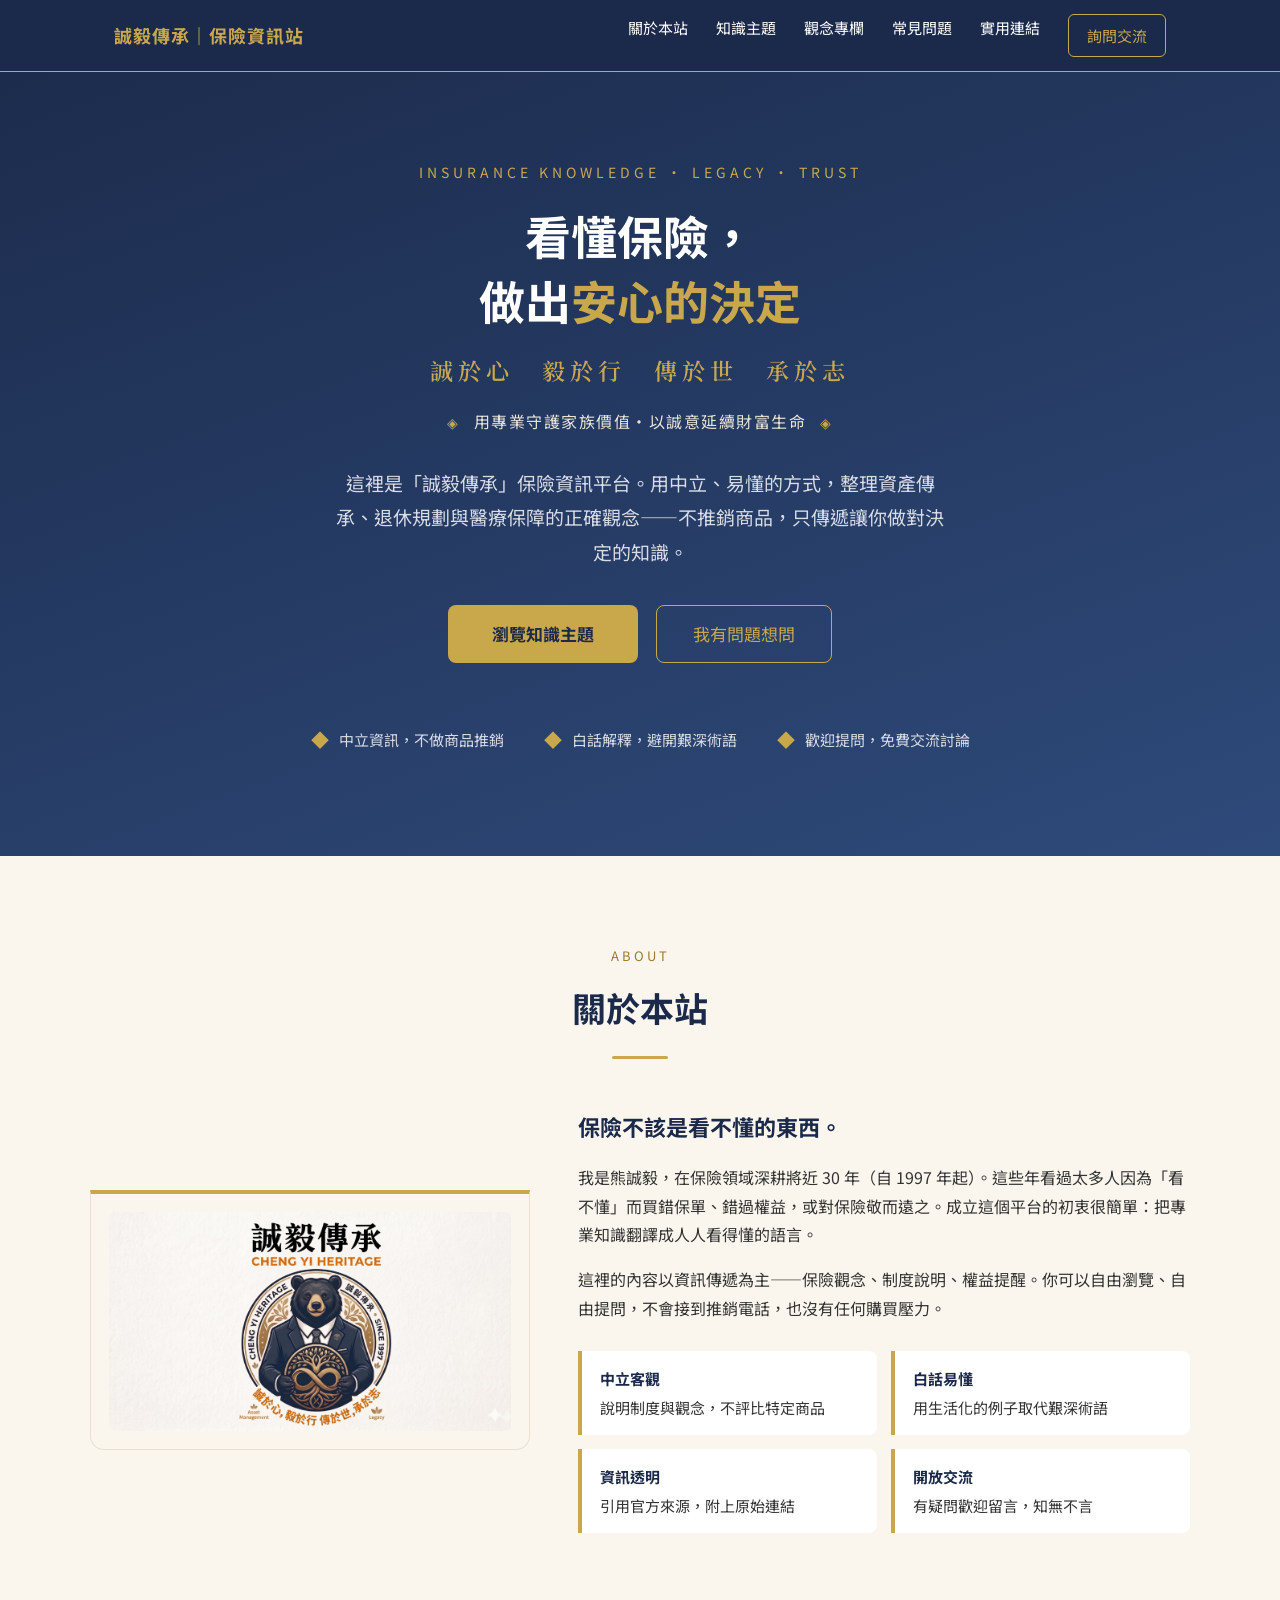
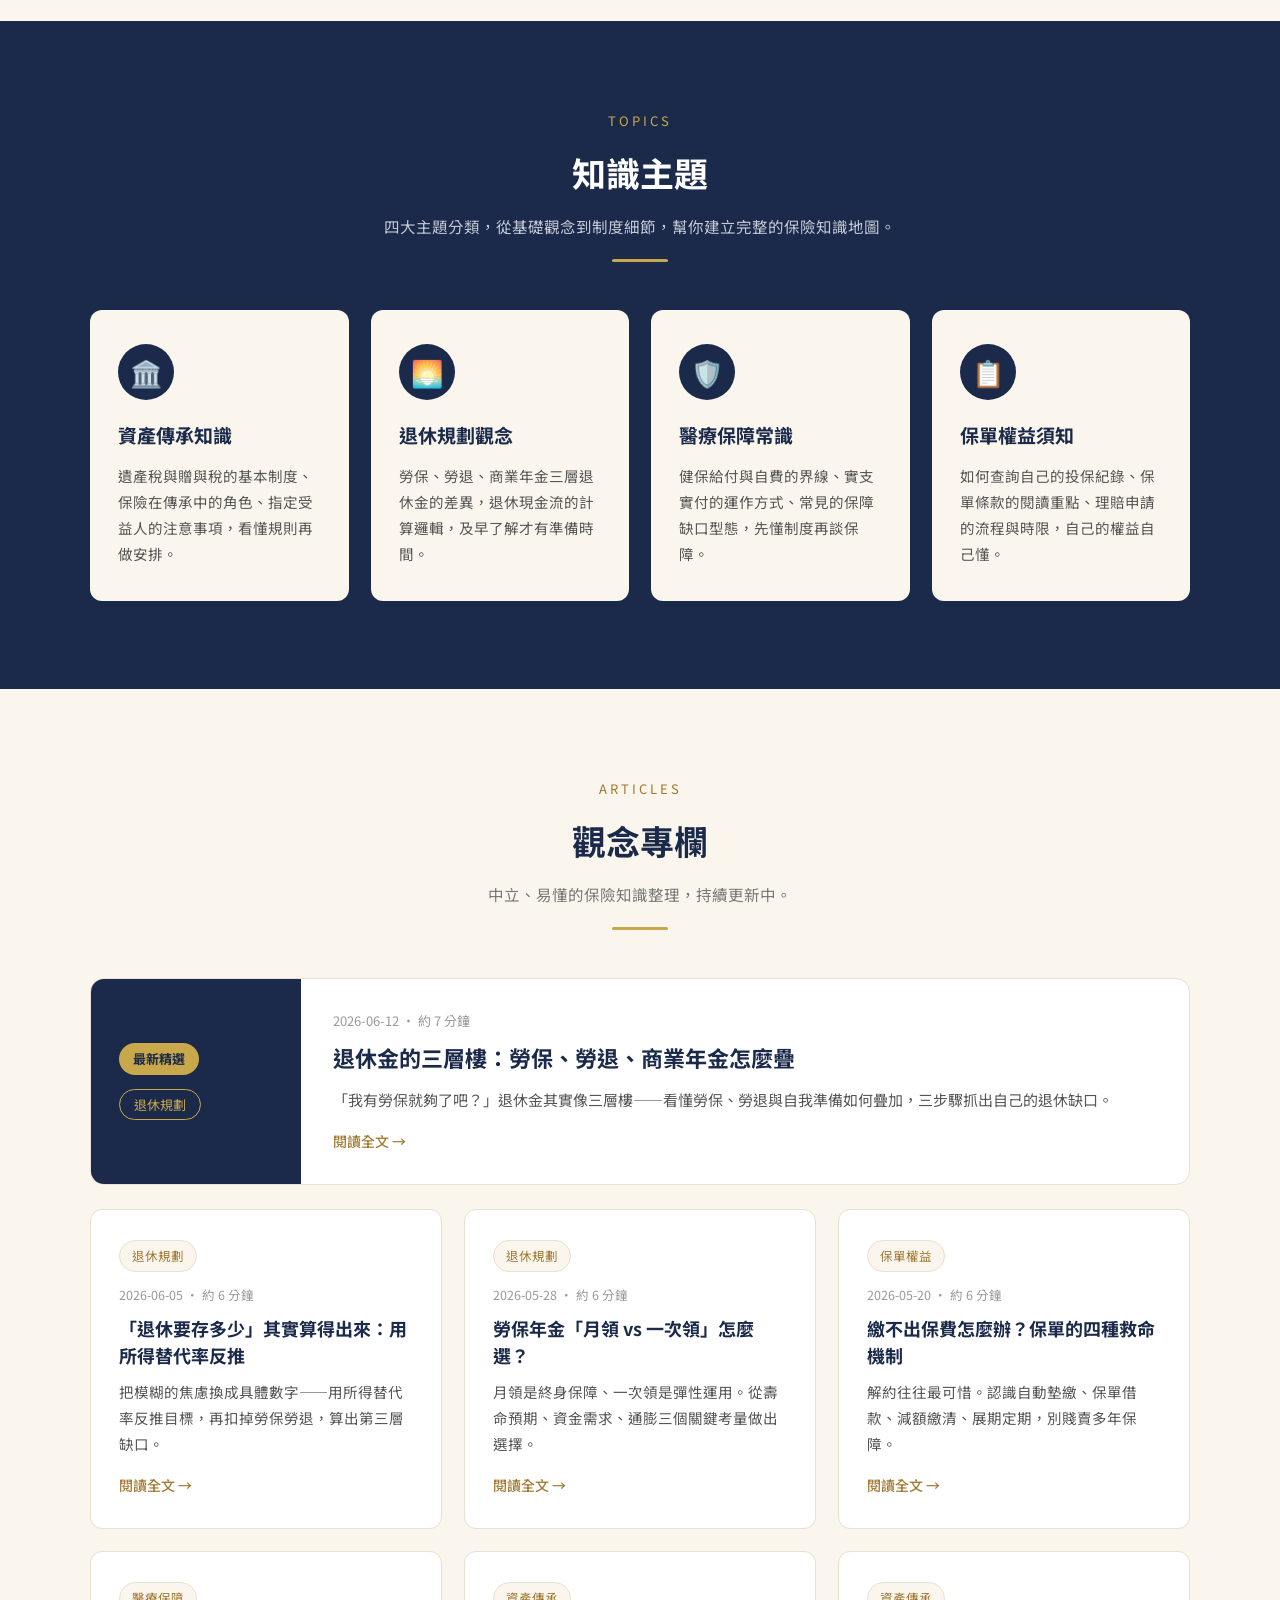
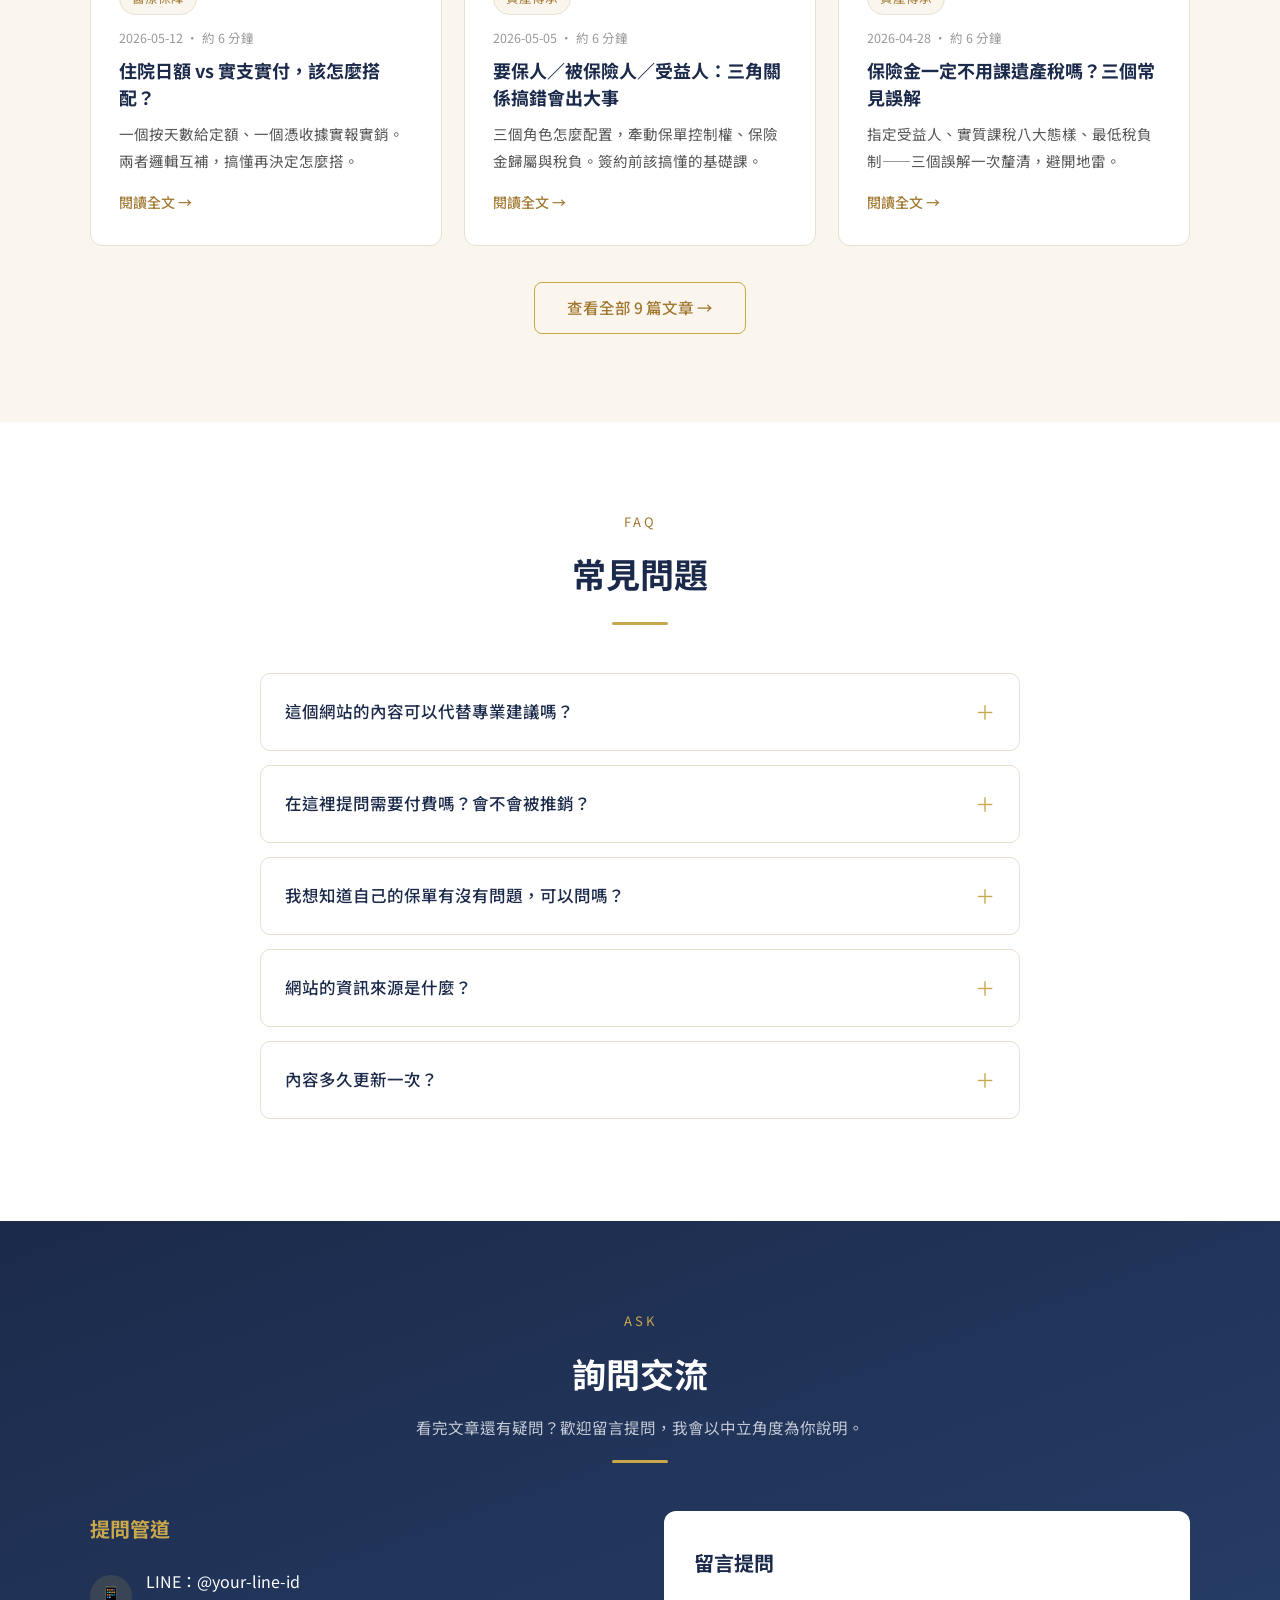
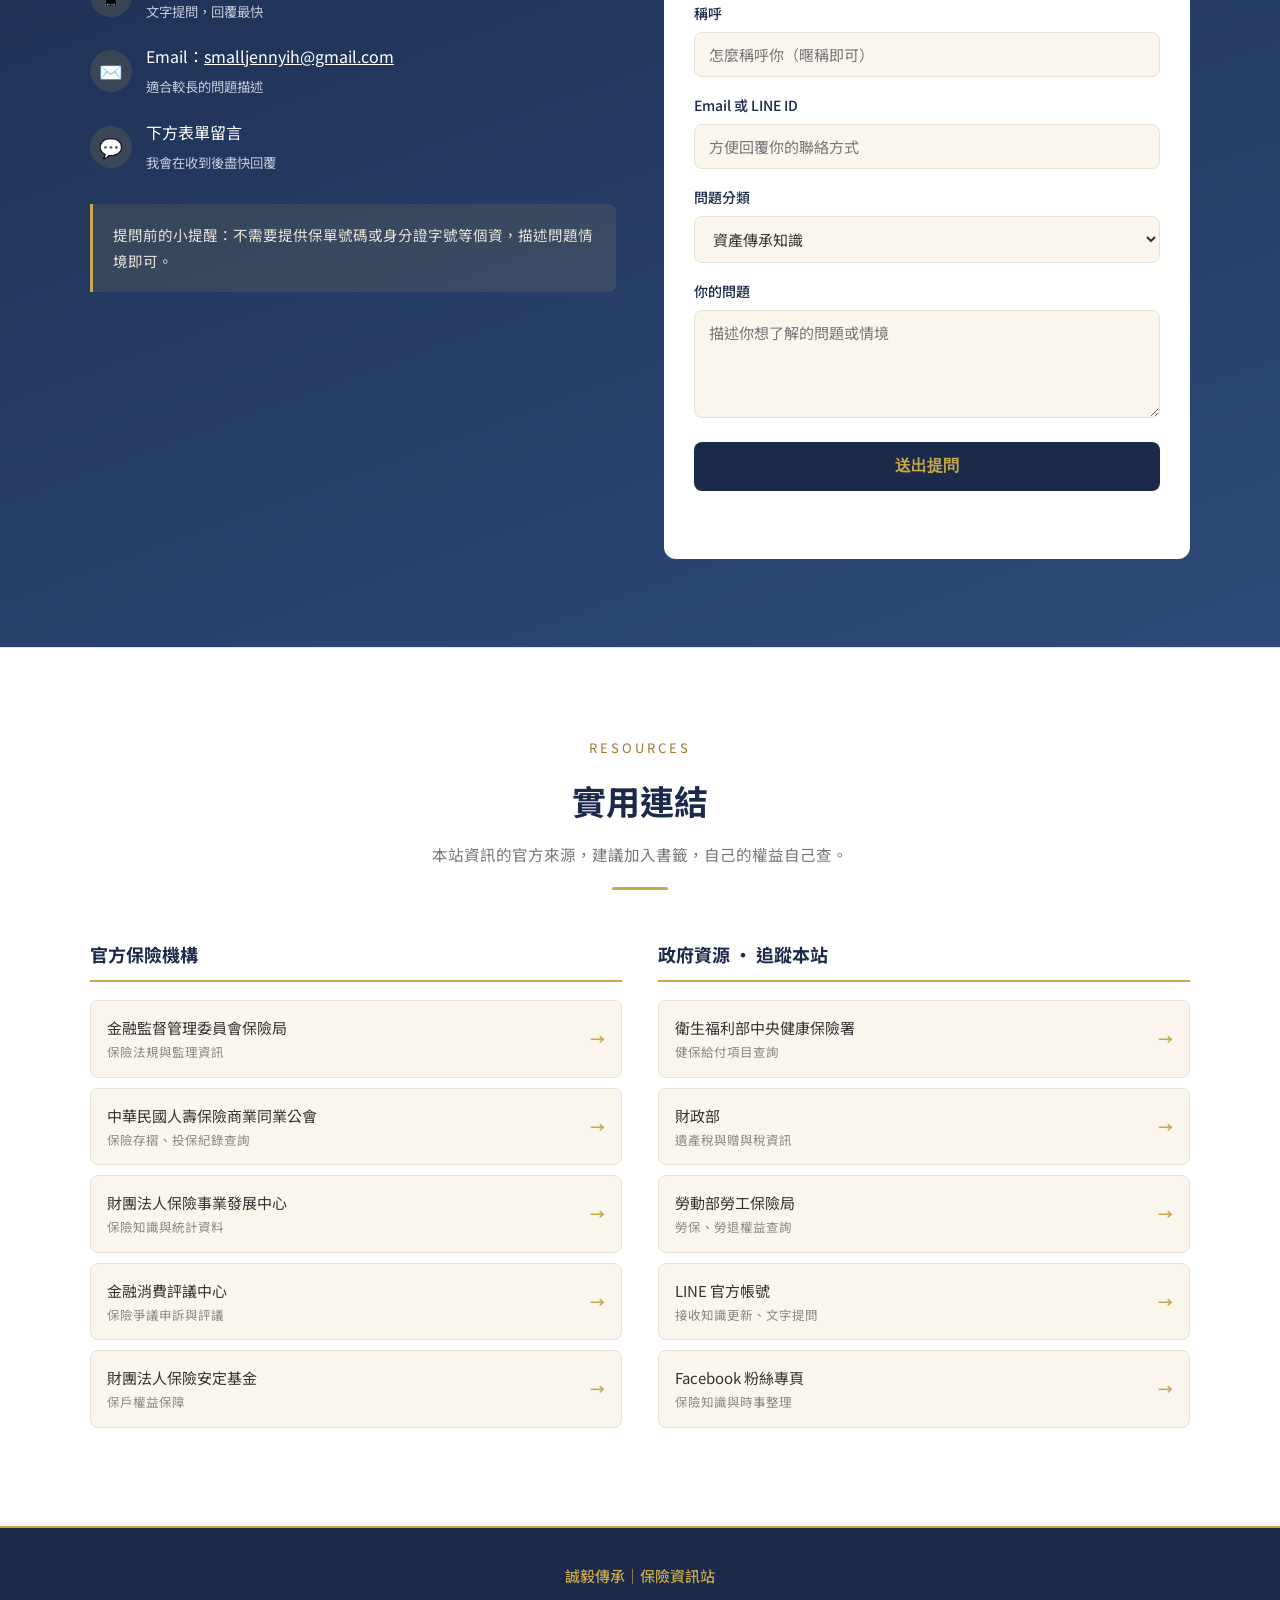
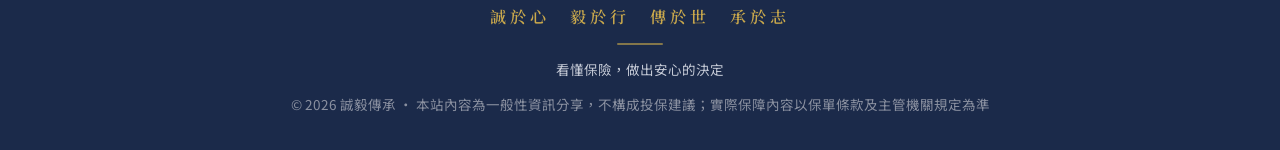
==== index.html @ c46db58e "誠毅傳承 保險資訊站：初版上線" ====
<!DOCTYPE html>
<html lang="zh-Hant">
<head>
<meta charset="UTF-8">
<meta name="viewport" content="width=device-width, initial-scale=1.0">
<title>誠毅傳承 — 保險知識資訊平台</title>
<meta name="description" content="誠毅傳承保險資訊平台，提供資產傳承、退休規劃、醫療保障等中立易懂的保險知識。看懂保險，做出安心的決定。">
<link rel="icon" type="image/png" href="assets/favicon.png">
<link rel="preconnect" href="https://fonts.googleapis.com">
<link href="https://fonts.googleapis.com/css2?family=Noto+Sans+TC:wght@400;500;700&family=Noto+Serif+TC:wght@600&family=Playfair+Display:wght@600&display=swap" rel="stylesheet">
<style>
:root{
  --navy:#1B2A4A;
  --navy-light:#2E4A7A;
  --gold:#C9A84C;
  --gold-deep:#A07830;
  --cream:#FAF6EE;
  --warm-gray:#E8E0D0;
  --charcoal:#333333;
}
*{margin:0;padding:0;box-sizing:border-box}
html{scroll-behavior:smooth}
body{font-family:'Noto Sans TC','Microsoft JhengHei',sans-serif;color:var(--charcoal);background:var(--cream);line-height:1.8}
a{text-decoration:none;color:inherit}
img{max-width:100%}

/* ===== 導覽列 ===== */
.nav{position:fixed;top:0;left:0;right:0;z-index:100;background:var(--navy);border-bottom:1px solid var(--gold)}
.nav-inner{max-width:1100px;margin:0 auto;padding:14px 24px;display:flex;justify-content:space-between;align-items:center}
.nav-brand{color:var(--gold);font-weight:700;font-size:18px;letter-spacing:1px}
.nav-links{display:flex;gap:28px}
.nav-links a{color:#fff;font-size:15px;transition:color .2s}
.nav-links a:hover{color:var(--gold)}
.nav-cta{border:1px solid var(--gold);color:var(--gold)!important;padding:7px 18px;border-radius:6px}
.nav-cta:hover{background:var(--gold);color:var(--navy)!important}
.nav-toggle{display:none;background:none;border:none;color:#fff;font-size:26px;cursor:pointer}

/* ===== Hero ===== */
.hero{background:linear-gradient(160deg,var(--navy) 0%,var(--navy-light) 100%);color:#fff;padding:160px 24px 100px;text-align:center}
.hero .eyebrow{color:var(--gold);letter-spacing:4px;font-size:14px;margin-bottom:18px}
.hero h1{font-size:clamp(28px,5vw,46px);font-weight:700;line-height:1.4;margin-bottom:18px}
.hero h1 .gold{color:var(--gold)}
.hero .brand-tagline{font-family:'Noto Serif TC','Times New Roman',serif;color:var(--gold);font-size:clamp(17px,3vw,23px);font-weight:600;letter-spacing:5px;margin:0 0 16px}
.hero .value-line{color:#e8e4d8;font-size:clamp(13px,2vw,16px);letter-spacing:1.5px;margin:0 0 30px;display:flex;align-items:center;justify-content:center;gap:14px}
.hero .value-line .ornament{color:var(--gold);font-size:.85em}
.hero p.sub{color:#d9dce5;font-size:clamp(15px,2.2vw,19px);max-width:620px;margin:0 auto 36px}
.btn-gold{display:inline-block;background:var(--gold);color:var(--navy);font-size:17px;font-weight:700;padding:14px 44px;border-radius:8px;transition:transform .15s,background .2s}
.btn-gold:hover{background:#d8b95e;transform:translateY(-2px)}
.btn-outline{display:inline-block;border:1.5px solid var(--gold);color:var(--gold);font-size:17px;padding:13px 36px;border-radius:8px;margin-left:14px;transition:background .2s,color .2s}
.btn-outline:hover{background:var(--gold);color:var(--navy)}
.hero-points{display:flex;justify-content:center;gap:40px;margin-top:60px;flex-wrap:wrap}
.hero-points .point{display:flex;align-items:center;gap:10px;color:#d9dce5;font-size:15px}
.hero-points .point .dot{color:var(--gold);font-size:18px}

/* ===== 區塊共用 ===== */
section{padding:88px 24px}
.container{max-width:1100px;margin:0 auto}
.section-eyebrow{color:var(--gold-deep);letter-spacing:3px;font-size:13px;text-align:center;margin-bottom:10px}
.section-title{font-size:clamp(24px,3.5vw,34px);font-weight:700;color:var(--navy);text-align:center;margin-bottom:14px}
.section-sub{text-align:center;color:#777;font-size:15.5px;max-width:640px;margin:-4px auto 0}
.gold-divider{width:56px;height:3px;background:var(--gold);margin:18px auto 48px;border-radius:2px}

/* ===== 關於本站 ===== */
.about-grid{display:grid;grid-template-columns:minmax(0,440px) 1fr;gap:48px;align-items:center}
.about-logo{background:var(--cream);border:1px solid var(--warm-gray);border-top:4px solid var(--gold);border-radius:0 0 14px 14px;padding:18px;overflow:hidden}
.about-logo img{width:100%;height:auto;display:block;border-radius:6px}
.about-text h3{font-size:22px;color:var(--navy);margin-bottom:16px}
.about-text p{margin-bottom:16px;font-size:16px}
.values{display:grid;grid-template-columns:repeat(2,1fr);gap:14px;margin-top:28px}
.values .value{background:#fff;border-left:4px solid var(--gold);padding:14px 18px;border-radius:0 8px 8px 0;font-size:15px}
.values .value strong{color:var(--navy);display:block;margin-bottom:2px}

/* ===== 知識主題 ===== */
.topics{background:var(--navy)}
.topics .section-title{color:#fff}
.topics .section-eyebrow{color:var(--gold)}
.topics .section-sub{color:#c5cad6}
.topic-grid{display:grid;grid-template-columns:repeat(auto-fit,minmax(240px,1fr));gap:22px}
.topic-card{background:var(--cream);border-radius:12px;padding:34px 28px;transition:transform .2s}
.topic-card:hover{transform:translateY(-6px)}
.topic-card .icon{width:56px;height:56px;border-radius:50%;background:var(--navy);color:var(--gold);display:flex;align-items:center;justify-content:center;font-size:26px;margin-bottom:18px}
.topic-card h3{color:var(--navy);font-size:19px;margin-bottom:10px}
.topic-card p{font-size:14.5px;color:#555}

/* ===== 觀念專欄 ===== */
.article-grid{display:grid;grid-template-columns:repeat(auto-fit,minmax(280px,1fr));gap:22px}
.article{background:#fff;border:1px solid var(--warm-gray);border-radius:12px;padding:30px 28px;display:flex;flex-direction:column;transition:border-color .2s,transform .2s}
.article:hover{border-color:var(--gold);transform:translateY(-4px)}
.article .cat{display:inline-block;align-self:flex-start;background:var(--cream);color:var(--gold-deep);font-size:12.5px;padding:4px 12px;border-radius:20px;border:1px solid var(--warm-gray);margin-bottom:12px}
.article .a-meta{color:#999;font-size:12.5px;margin-bottom:8px}
.article h3{color:var(--navy);font-size:18px;margin-bottom:10px;line-height:1.5}
.article p{font-size:14.5px;color:#555;flex:1}
.article .more{color:var(--gold-deep);font-size:14px;font-weight:500;margin-top:16px}
.featured-article{display:grid;grid-template-columns:210px 1fr;background:#fff;border:1px solid var(--warm-gray);border-radius:14px;overflow:hidden;margin-bottom:24px;transition:transform .2s,border-color .2s}
.featured-article:hover{transform:translateY(-4px);border-color:var(--gold)}
.featured-article .fa-left{background:var(--navy);display:flex;flex-direction:column;justify-content:center;align-items:flex-start;gap:14px;padding:32px 28px}
.featured-article .fa-badge{background:var(--gold);color:var(--navy);font-weight:700;font-size:13px;padding:4px 14px;border-radius:20px}
.featured-article .fa-cat{border:1px solid var(--gold);color:var(--gold);font-size:13px;padding:3px 14px;border-radius:20px}
.featured-article .fa-body{padding:30px 32px}
.featured-article .fa-meta{color:#999;font-size:13px;margin-bottom:8px}
.featured-article .fa-body h3{color:var(--navy);font-size:22px;line-height:1.5;margin-bottom:12px}
.featured-article .fa-body p{color:#555;font-size:15px;margin:0}
.featured-article .more{color:var(--gold-deep);font-size:14px;font-weight:500;margin-top:16px}
.articles-more{text-align:center;margin-top:36px}
.articles-more a{display:inline-block;border:1.5px solid var(--gold);color:var(--gold-deep);font-size:15.5px;font-weight:500;padding:11px 32px;border-radius:8px;transition:background .2s,color .2s}
.articles-more a:hover{background:var(--gold);color:var(--navy)}

/* ===== FAQ ===== */
.faq-wrap{max-width:760px;margin:0 auto}
details{background:#fff;border:1px solid var(--warm-gray);border-radius:10px;margin-bottom:14px;overflow:hidden}
summary{cursor:pointer;padding:20px 24px;font-weight:500;color:var(--navy);font-size:16.5px;list-style:none;display:flex;justify-content:space-between;align-items:center}
summary::-webkit-details-marker{display:none}
summary::after{content:'＋';color:var(--gold);font-size:20px;font-weight:400}
details[open] summary::after{content:'－'}
details .answer{padding:0 24px 20px;font-size:15px;color:#555;border-top:1px solid var(--warm-gray);padding-top:16px;margin:0 24px 20px;padding-left:0;padding-right:0}

/* ===== 詢問交流 ===== */
.contact{background:linear-gradient(160deg,var(--navy) 0%,var(--navy-light) 100%);color:#fff}
.contact .section-title{color:#fff}
.contact .section-eyebrow{color:var(--gold)}
.contact .section-sub{color:#c5cad6}
.contact-grid{display:grid;grid-template-columns:1fr 1fr;gap:48px;align-items:start}
.contact-info h3{color:var(--gold);font-size:20px;margin-bottom:20px}
.contact-info .item{display:flex;align-items:center;gap:14px;margin-bottom:18px;font-size:16px}
.contact-info .item .ci{width:42px;height:42px;border-radius:50%;background:rgba(201,168,76,.15);color:var(--gold);display:flex;align-items:center;justify-content:center;font-size:19px;flex-shrink:0}
.contact-form{background:#fff;border-radius:12px;padding:34px 30px}
.contact-form h3{color:var(--navy);font-size:20px;margin-bottom:20px}
.contact-form label{display:block;font-size:14px;color:var(--navy);font-weight:500;margin-bottom:6px}
.contact-form input,.contact-form select,.contact-form textarea{width:100%;padding:11px 14px;border:1px solid var(--warm-gray);border-radius:8px;font-size:15px;font-family:inherit;margin-bottom:16px;background:var(--cream);color:var(--charcoal)}
.contact-form input:focus,.contact-form select:focus,.contact-form textarea:focus{outline:2px solid var(--gold);border-color:var(--gold)}
.contact-form button{width:100%;background:var(--navy);color:var(--gold);font-size:16px;font-weight:700;padding:14px;border:none;border-radius:8px;cursor:pointer;transition:background .2s}
.contact-form button:hover{background:var(--navy-light)}
.contact-form button:disabled{opacity:.6;cursor:not-allowed}
.form-status{margin:14px 0 0;font-size:14px;text-align:center;min-height:20px;line-height:1.6}
.form-status.ok{color:#1d9e75}
.form-status.warn{color:var(--gold-deep)}

/* ===== 實用連結 ===== */
.links-section{background:#fff;border-top:1px solid var(--warm-gray)}
.links-grid{display:grid;grid-template-columns:repeat(auto-fit,minmax(300px,1fr));gap:36px}
.links-col h3{color:var(--navy);font-size:18px;margin-bottom:18px;padding-bottom:10px;border-bottom:2px solid var(--gold)}
.links-col a.link-item{display:flex;justify-content:space-between;align-items:center;padding:13px 16px;background:var(--cream);border:1px solid var(--warm-gray);border-radius:8px;margin-bottom:10px;font-size:15px;color:var(--charcoal);transition:border-color .2s,transform .15s}
.links-col a.link-item:hover{border-color:var(--gold);transform:translateX(4px)}
.links-col a.link-item .arrow{color:var(--gold);font-weight:700}
.links-col a.link-item small{display:block;color:#888;font-size:12.5px}

/* ===== 頁尾 ===== */
footer{background:var(--navy);border-top:2px solid var(--gold);color:#c5cad6;text-align:center;padding:34px 24px;font-size:13.5px}
footer .brand{color:var(--gold);font-weight:500;margin-bottom:6px;font-size:15px}
footer .footer-tagline{font-family:'Noto Serif TC','Times New Roman',serif;color:var(--gold);font-size:16px;font-weight:600;letter-spacing:4px;margin:14px 0 12px}
footer .footer-rule{width:46px;height:2px;background:var(--gold);opacity:.6;margin:0 auto 12px;border-radius:2px}

/* ===== RWD ===== */
@media (max-width:820px){
  .nav-links{position:fixed;top:57px;left:0;right:0;background:var(--navy);flex-direction:column;gap:0;padding:12px 0;display:none;border-bottom:1px solid var(--gold)}
  .nav-links.open{display:flex}
  .nav-links a{padding:13px 24px}
  .nav-cta{margin:10px 24px;text-align:center}
  .nav-toggle{display:block}
  .about-grid{grid-template-columns:1fr}
  .about-logo{max-width:440px;margin:0 auto}
  .featured-article{grid-template-columns:1fr}
  .values{grid-template-columns:1fr}
  .contact-grid{grid-template-columns:1fr}
  .btn-outline{margin-left:0;margin-top:12px}
  .hero{padding-top:130px}
  .hero-points{gap:20px;flex-direction:column;align-items:center}
}
</style>
</head>
<body>

<nav class="nav">
  <div class="nav-inner">
    <a href="#top" class="nav-brand">誠毅傳承｜保險資訊站</a>
    <button class="nav-toggle" aria-label="選單" onclick="document.querySelector('.nav-links').classList.toggle('open')">☰</button>
    <div class="nav-links">
      <a href="#about">關於本站</a>
      <a href="#topics">知識主題</a>
      <a href="#articles">觀念專欄</a>
      <a href="#faq">常見問題</a>
      <a href="#links">實用連結</a>
      <a href="#contact" class="nav-cta">詢問交流</a>
    </div>
  </div>
</nav>

<header class="hero" id="top">
  <p class="eyebrow">INSURANCE KNOWLEDGE · LEGACY · TRUST</p>
  <h1>看懂保險，<br>做出<span class="gold">安心的決定</span></h1>
  <p class="brand-tagline">誠於心　毅於行　傳於世　承於志</p>
  <p class="value-line"><span class="ornament">◈</span>用專業守護家族價值・以誠意延續財富生命<span class="ornament">◈</span></p>
  <p class="sub">這裡是「誠毅傳承」保險資訊平台。用中立、易懂的方式，整理資產傳承、退休規劃與醫療保障的正確觀念——不推銷商品，只傳遞讓你做對決定的知識。</p>
  <div>
    <a href="#topics" class="btn-gold">瀏覽知識主題</a>
    <a href="#contact" class="btn-outline">我有問題想問</a>
  </div>
  <div class="hero-points">
    <div class="point"><span class="dot">◆</span>中立資訊，不做商品推銷</div>
    <div class="point"><span class="dot">◆</span>白話解釋，避開艱深術語</div>
    <div class="point"><span class="dot">◆</span>歡迎提問，免費交流討論</div>
  </div>
</header>

<section id="about">
  <div class="container">
    <p class="section-eyebrow">ABOUT</p>
    <h2 class="section-title">關於本站</h2>
    <div class="gold-divider"></div>
    <div class="about-grid">
      <div class="about-logo">
        <img src="assets/logo.png" alt="誠毅傳承 CHENG YI HERITAGE 品牌標誌——西裝台灣黑熊，象徵穩健守護與資產傳承">
      </div>
      <div class="about-text">
        <h3>保險不該是看不懂的東西。</h3>
        <p>我是熊誠毅，在保險領域深耕將近 30 年（自 1997 年起）。這些年看過太多人因為「看不懂」而買錯保單、錯過權益，或對保險敬而遠之。成立這個平台的初衷很簡單：把專業知識翻譯成人人看得懂的語言。</p>
        <p>這裡的內容以資訊傳遞為主——保險觀念、制度說明、權益提醒。你可以自由瀏覽、自由提問，不會接到推銷電話，也沒有任何購買壓力。</p>
        <div class="values">
          <div class="value"><strong>中立客觀</strong>說明制度與觀念，不評比特定商品</div>
          <div class="value"><strong>白話易懂</strong>用生活化的例子取代艱深術語</div>
          <div class="value"><strong>資訊透明</strong>引用官方來源，附上原始連結</div>
          <div class="value"><strong>開放交流</strong>有疑問歡迎留言，知無不言</div>
        </div>
      </div>
    </div>
  </div>
</section>

<section class="topics" id="topics">
  <div class="container">
    <p class="section-eyebrow">TOPICS</p>
    <h2 class="section-title">知識主題</h2>
    <p class="section-sub">四大主題分類，從基礎觀念到制度細節，幫你建立完整的保險知識地圖。</p>
    <div class="gold-divider"></div>
    <div class="topic-grid">
      <div class="topic-card">
        <div class="icon">🏛️</div>
        <h3>資產傳承知識</h3>
        <p>遺產稅與贈與稅的基本制度、保險在傳承中的角色、指定受益人的注意事項，看懂規則再做安排。</p>
      </div>
      <div class="topic-card">
        <div class="icon">🌅</div>
        <h3>退休規劃觀念</h3>
        <p>勞保、勞退、商業年金三層退休金的差異，退休現金流的計算邏輯，及早了解才有準備時間。</p>
      </div>
      <div class="topic-card">
        <div class="icon">🛡️</div>
        <h3>醫療保障常識</h3>
        <p>健保給付與自費的界線、實支實付的運作方式、常見的保障缺口型態，先懂制度再談保障。</p>
      </div>
      <div class="topic-card">
        <div class="icon">📋</div>
        <h3>保單權益須知</h3>
        <p>如何查詢自己的投保紀錄、保單條款的閱讀重點、理賠申請的流程與時限，自己的權益自己懂。</p>
      </div>
    </div>
  </div>
</section>

<section id="articles">
  <div class="container">
    <p class="section-eyebrow">ARTICLES</p>
    <h2 class="section-title">觀念專欄</h2>
    <p class="section-sub">中立、易懂的保險知識整理，持續更新中。</p>
    <div class="gold-divider"></div>

    <a class="featured-article" href="articles/retirement-three-pillars.html">
      <div class="fa-left">
        <span class="fa-badge">最新精選</span>
        <span class="fa-cat">退休規劃</span>
      </div>
      <div class="fa-body">
        <div class="fa-meta">2026-06-12 · 約 7 分鐘</div>
        <h3>退休金的三層樓：勞保、勞退、商業年金怎麼疊</h3>
        <p>「我有勞保就夠了吧？」退休金其實像三層樓——看懂勞保、勞退與自我準備如何疊加，三步驟抓出自己的退休缺口。</p>
        <div class="more">閱讀全文 →</div>
      </div>
    </a>

    <div class="article-grid">
      <a class="article" href="articles/retirement-replacement-rate.html">
        <span class="cat">退休規劃</span>
        <div class="a-meta">2026-06-05 · 約 6 分鐘</div>
        <h3>「退休要存多少」其實算得出來：用所得替代率反推</h3>
        <p>把模糊的焦慮換成具體數字——用所得替代率反推目標，再扣掉勞保勞退，算出第三層缺口。</p>
        <div class="more">閱讀全文 →</div>
      </a>
      <a class="article" href="articles/labor-pension-lump-vs-monthly.html">
        <span class="cat">退休規劃</span>
        <div class="a-meta">2026-05-28 · 約 6 分鐘</div>
        <h3>勞保年金「月領 vs 一次領」怎麼選？</h3>
        <p>月領是終身保障、一次領是彈性運用。從壽命預期、資金需求、通膨三個關鍵考量做出選擇。</p>
        <div class="more">閱讀全文 →</div>
      </a>
      <a class="article" href="articles/premium-relief-mechanisms.html">
        <span class="cat">保單權益</span>
        <div class="a-meta">2026-05-20 · 約 6 分鐘</div>
        <h3>繳不出保費怎麼辦？保單的四種救命機制</h3>
        <p>解約往往最可惜。認識自動墊繳、保單借款、減額繳清、展期定期，別賤賣多年保障。</p>
        <div class="more">閱讀全文 →</div>
      </a>
      <a class="article" href="articles/hospital-daily-vs-reimbursement.html">
        <span class="cat">醫療保障</span>
        <div class="a-meta">2026-05-12 · 約 6 分鐘</div>
        <h3>住院日額 vs 實支實付，該怎麼搭配？</h3>
        <p>一個按天數給定額、一個憑收據實報實銷。兩者邏輯互補，搞懂再決定怎麼搭。</p>
        <div class="more">閱讀全文 →</div>
      </a>
      <a class="article" href="articles/policy-three-roles.html">
        <span class="cat">資產傳承</span>
        <div class="a-meta">2026-05-05 · 約 6 分鐘</div>
        <h3>要保人／被保險人／受益人：三角關係搞錯會出大事</h3>
        <p>三個角色怎麼配置，牽動保單控制權、保險金歸屬與稅負。簽約前該搞懂的基礎課。</p>
        <div class="more">閱讀全文 →</div>
      </a>
      <a class="article" href="articles/estate-tax-myths.html">
        <span class="cat">資產傳承</span>
        <div class="a-meta">2026-04-28 · 約 6 分鐘</div>
        <h3>保險金一定不用課遺產稅嗎？三個常見誤解</h3>
        <p>指定受益人、實質課稅八大態樣、最低稅負制——三個誤解一次釐清，避開地雷。</p>
        <div class="more">閱讀全文 →</div>
      </a>
    </div>

    <div class="articles-more">
      <a href="articles/index.html">查看全部 9 篇文章 →</a>
    </div>
  </div>
</section>

<section id="faq" style="background:#fff">
  <div class="container">
    <p class="section-eyebrow">FAQ</p>
    <h2 class="section-title">常見問題</h2>
    <div class="gold-divider"></div>
    <div class="faq-wrap">
      <details>
        <summary>這個網站的內容可以代替專業建議嗎？</summary>
        <div class="answer">不行。本站內容為一般性資訊與觀念說明，每個人的情況不同，實際規劃前建議諮詢專業人士，保障內容一律以保單條款與官方規定為準。</div>
      </details>
      <details>
        <summary>在這裡提問需要付費嗎？會不會被推銷？</summary>
        <div class="answer">提問完全免費，也不會因此接到推銷。本站定位是資訊交流平台，回覆以說明觀念與制度為主，不會主動推薦特定商品。</div>
      </details>
      <details>
        <summary>我想知道自己的保單有沒有問題，可以問嗎？</summary>
        <div class="answer">可以。你可以描述保單類型與疑問，我會就條款觀念與常見注意事項做說明。涉及個人完整規劃的部分，會建議你進一步找信任的專業人士當面討論。</div>
      </details>
      <details>
        <summary>網站的資訊來源是什麼？</summary>
        <div class="answer">主要引用金管會保險局、壽險公會、保險事業發展中心、財政部等官方公開資訊，並在「實用連結」區提供原始網站，方便你自行查證。</div>
      </details>
      <details>
        <summary>內容多久更新一次？</summary>
        <div class="answer">觀念專欄不定期更新，法規或制度有重大變動時（例如稅制調整、實支實付新制）會優先整理說明。歡迎追蹤社群帳號接收更新通知。</div>
      </details>
    </div>
  </div>
</section>

<section class="contact" id="contact">
  <div class="container">
    <p class="section-eyebrow">ASK</p>
    <h2 class="section-title">詢問交流</h2>
    <p class="section-sub">看完文章還有疑問？歡迎留言提問，我會以中立角度為你說明。</p>
    <div class="gold-divider"></div>
    <div class="contact-grid">
      <div class="contact-info">
        <h3>提問管道</h3>
        <div class="item"><div class="ci">📱</div><div>LINE：@your-line-id<br><small style="color:#c5cad6">文字提問，回覆最快</small></div></div>
        <div class="item"><div class="ci">✉️</div><div>Email：<a href="mailto:smalljennyih@gmail.com" style="color:#fff;text-decoration:underline">smalljennyih@gmail.com</a><br><small style="color:#c5cad6">適合較長的問題描述</small></div></div>
        <div class="item"><div class="ci">💬</div><div>下方表單留言<br><small style="color:#c5cad6">我會在收到後盡快回覆</small></div></div>
        <p style="margin-top:28px;padding:18px 20px;background:rgba(201,168,76,.12);border-left:3px solid var(--gold);border-radius:0 8px 8px 0;font-size:14.5px;color:#e8e4d8">提問前的小提醒：不需要提供保單號碼或身分證字號等個資，描述問題情境即可。</p>
      </div>
      <form id="askForm" class="contact-form">
        <h3>留言提問</h3>
        <label for="f-name">稱呼</label>
        <input id="f-name" name="稱呼" type="text" placeholder="怎麼稱呼你（暱稱即可）" required>
        <label for="f-mail">Email 或 LINE ID</label>
        <input id="f-mail" name="聯絡方式" type="text" placeholder="方便回覆你的聯絡方式" required>
        <label for="f-topic">問題分類</label>
        <select id="f-topic" name="問題分類">
          <option>資產傳承知識</option>
          <option>退休規劃觀念</option>
          <option>醫療保障常識</option>
          <option>保單權益須知</option>
          <option>其他</option>
        </select>
        <label for="f-msg">你的問題</label>
        <textarea id="f-msg" name="問題內容" rows="4" placeholder="描述你想了解的問題或情境" required></textarea>
        <input type="hidden" name="_subject" value="網站新提問｜誠毅傳承">
        <button type="submit">送出提問</button>
        <p id="formStatus" class="form-status" role="status" aria-live="polite"></p>
      </form>
    </div>
  </div>
</section>

<section class="links-section" id="links">
  <div class="container">
    <p class="section-eyebrow">RESOURCES</p>
    <h2 class="section-title">實用連結</h2>
    <p class="section-sub">本站資訊的官方來源，建議加入書籤，自己的權益自己查。</p>
    <div class="gold-divider"></div>
    <div class="links-grid">
      <div class="links-col">
        <h3>官方保險機構</h3>
        <a class="link-item" href="https://www.ib.gov.tw" target="_blank" rel="noopener"><span>金融監督管理委員會保險局<small>保險法規與監理資訊</small></span><span class="arrow">→</span></a>
        <a class="link-item" href="https://www.lia-roc.org.tw" target="_blank" rel="noopener"><span>中華民國人壽保險商業同業公會<small>保險存摺、投保紀錄查詢</small></span><span class="arrow">→</span></a>
        <a class="link-item" href="https://www.tii.org.tw" target="_blank" rel="noopener"><span>財團法人保險事業發展中心<small>保險知識與統計資料</small></span><span class="arrow">→</span></a>
        <a class="link-item" href="https://www.foi.org.tw" target="_blank" rel="noopener"><span>金融消費評議中心<small>保險爭議申訴與評議</small></span><span class="arrow">→</span></a>
        <a class="link-item" href="https://www.tiga.org.tw" target="_blank" rel="noopener"><span>財團法人保險安定基金<small>保戶權益保障</small></span><span class="arrow">→</span></a>
      </div>
      <div class="links-col">
        <h3>政府資源 · 追蹤本站</h3>
        <a class="link-item" href="https://www.nhi.gov.tw" target="_blank" rel="noopener"><span>衛生福利部中央健康保險署<small>健保給付項目查詢</small></span><span class="arrow">→</span></a>
        <a class="link-item" href="https://www.mof.gov.tw" target="_blank" rel="noopener"><span>財政部<small>遺產稅與贈與稅資訊</small></span><span class="arrow">→</span></a>
        <a class="link-item" href="https://www.bli.gov.tw" target="_blank" rel="noopener"><span>勞動部勞工保險局<small>勞保、勞退權益查詢</small></span><span class="arrow">→</span></a>
        <a class="link-item" href="https://line.me/R/ti/p/@your-line-id" target="_blank" rel="noopener"><span>LINE 官方帳號<small>接收知識更新、文字提問</small></span><span class="arrow">→</span></a>
        <a class="link-item" href="https://www.facebook.com/your-page" target="_blank" rel="noopener"><span>Facebook 粉絲專頁<small>保險知識與時事整理</small></span><span class="arrow">→</span></a>
      </div>
    </div>
  </div>
</section>

<footer>
  <div class="brand">誠毅傳承｜保險資訊站</div>
  <div class="footer-tagline">誠於心　毅於行　傳於世　承於志</div>
  <div class="footer-rule"></div>
  <div>看懂保險，做出安心的決定</div>
  <div style="margin-top:10px;color:#8a90a0">© 2026 誠毅傳承 · 本站內容為一般性資訊分享，不構成投保建議；實際保障內容以保單條款及主管機關規定為準</div>
</footer>

<script>
(function(){
  // ⬇⬇⬇ 申請 Formspree 後，把下面這行的網址換成你的專屬網址（例如 https://formspree.io/f/abcdwxyz）
  var FORMSPREE_ENDPOINT = "https://formspree.io/f/xeewpkkb";
  // ⬆⬆⬆ 只要改上面這一行就好

  var form = document.getElementById('askForm');
  var status = document.getElementById('formStatus');
  var btn = form.querySelector('button[type=submit]');

  form.addEventListener('submit', function(e){
    e.preventDefault();
    if(FORMSPREE_ENDPOINT.indexOf('你的表單代碼') !== -1){
      status.className = 'form-status warn';
      status.textContent = '表單尚未啟用，目前請改用上方的 LINE 或 Email 與我聯繫。';
      return;
    }
    status.className = 'form-status';
    status.textContent = '送出中…';
    btn.disabled = true;
    fetch(FORMSPREE_ENDPOINT, {
      method: 'POST',
      body: new FormData(form),
      headers: { 'Accept': 'application/json' }
    }).then(function(res){
      if(res.ok){
        form.reset();
        status.className = 'form-status ok';
        status.textContent = '已送出！我會盡快回覆，謝謝你的提問。';
      }else{
        status.className = 'form-status warn';
        status.textContent = '送出失敗，請改用上方的 LINE 或 Email 與我聯繫。';
      }
    }).catch(function(){
      status.className = 'form-status warn';
      status.textContent = '送出失敗，請改用上方的 LINE 或 Email 與我聯繫。';
    }).finally(function(){
      btn.disabled = false;
    });
  });
})();
</script>

</body>
</html>
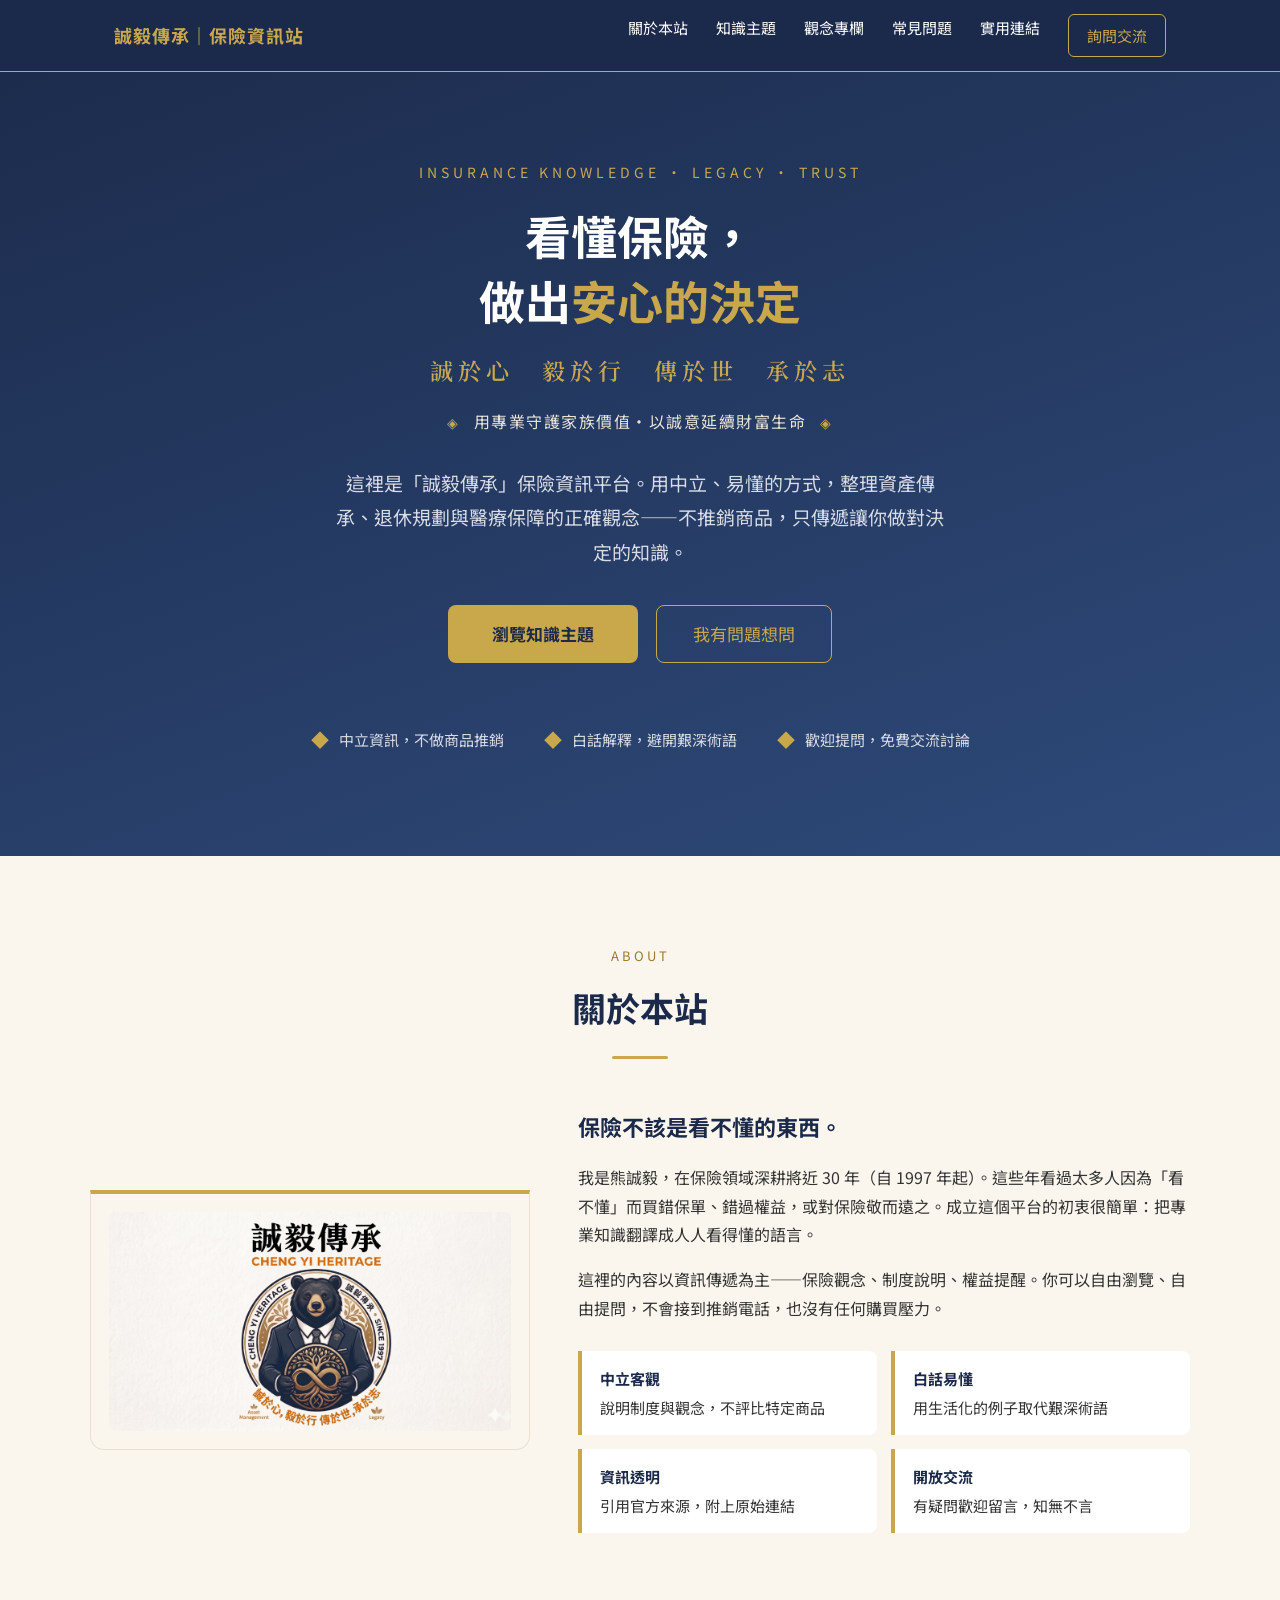
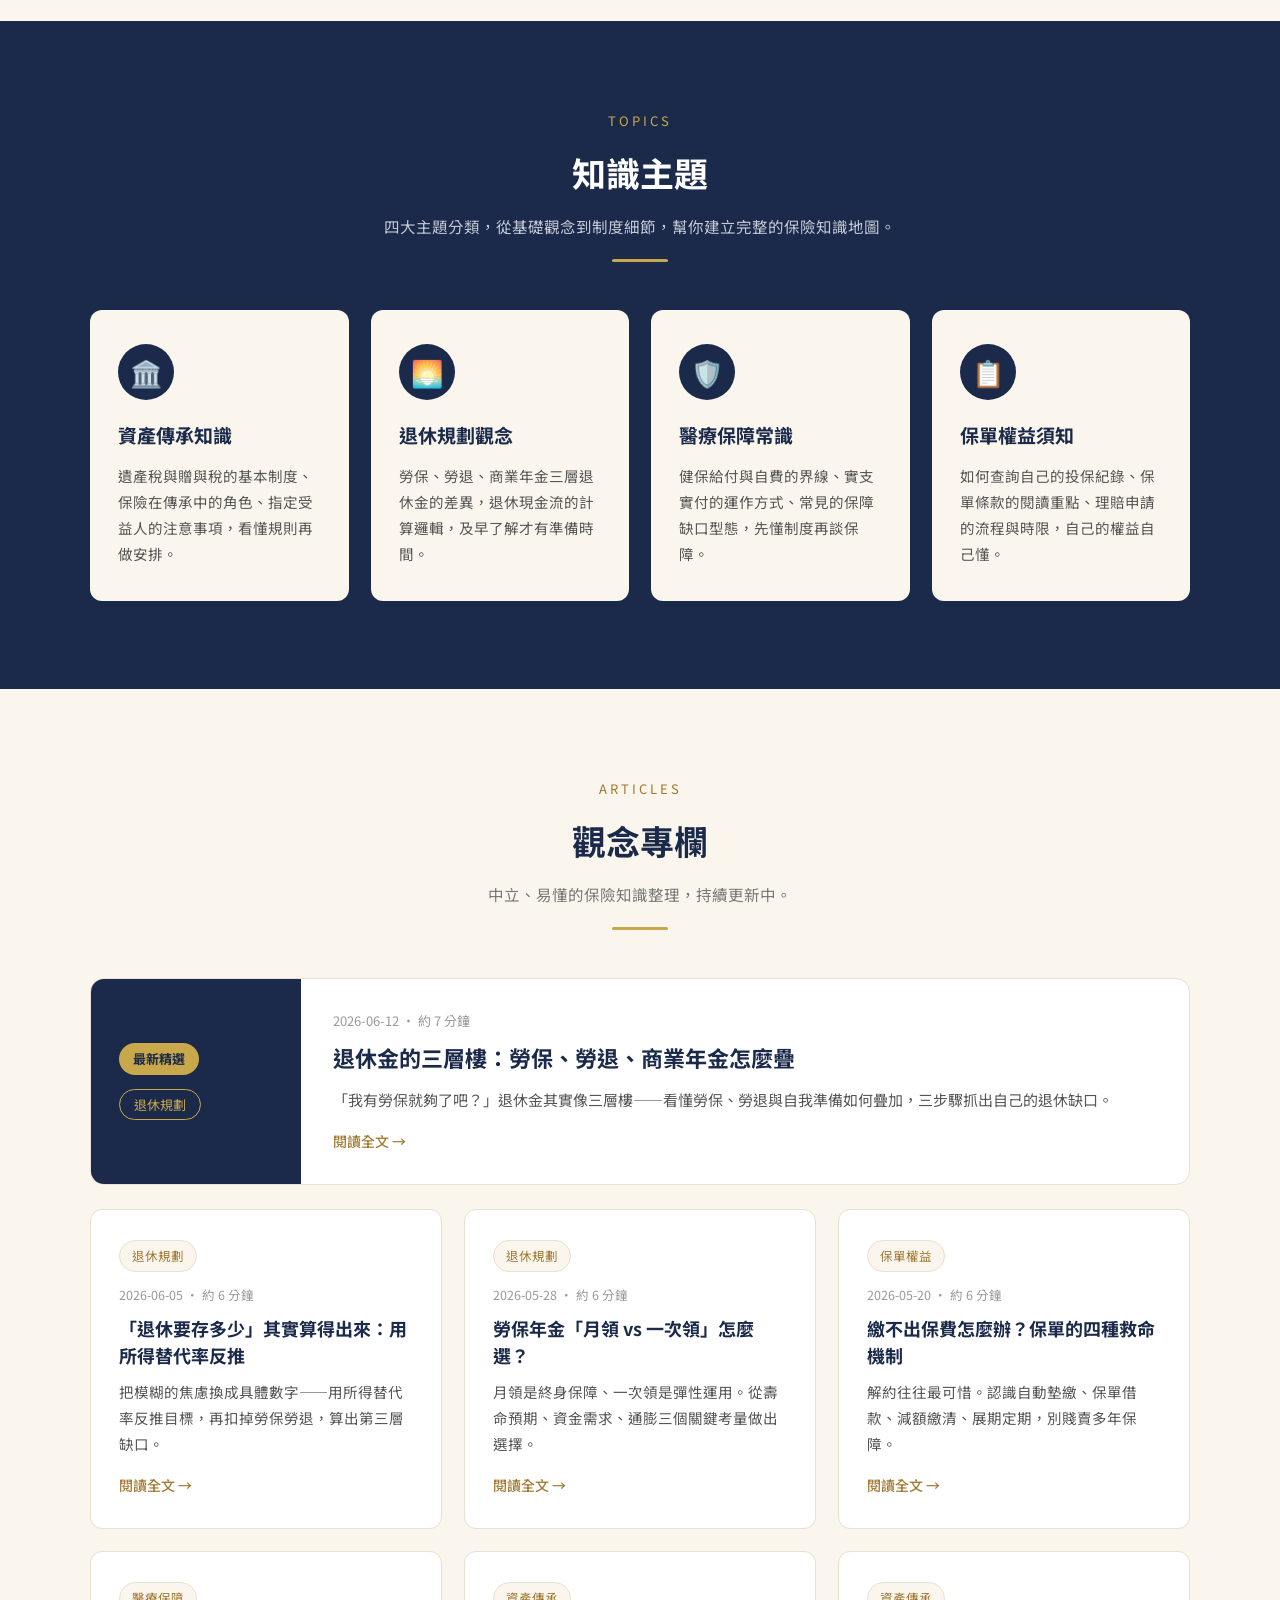
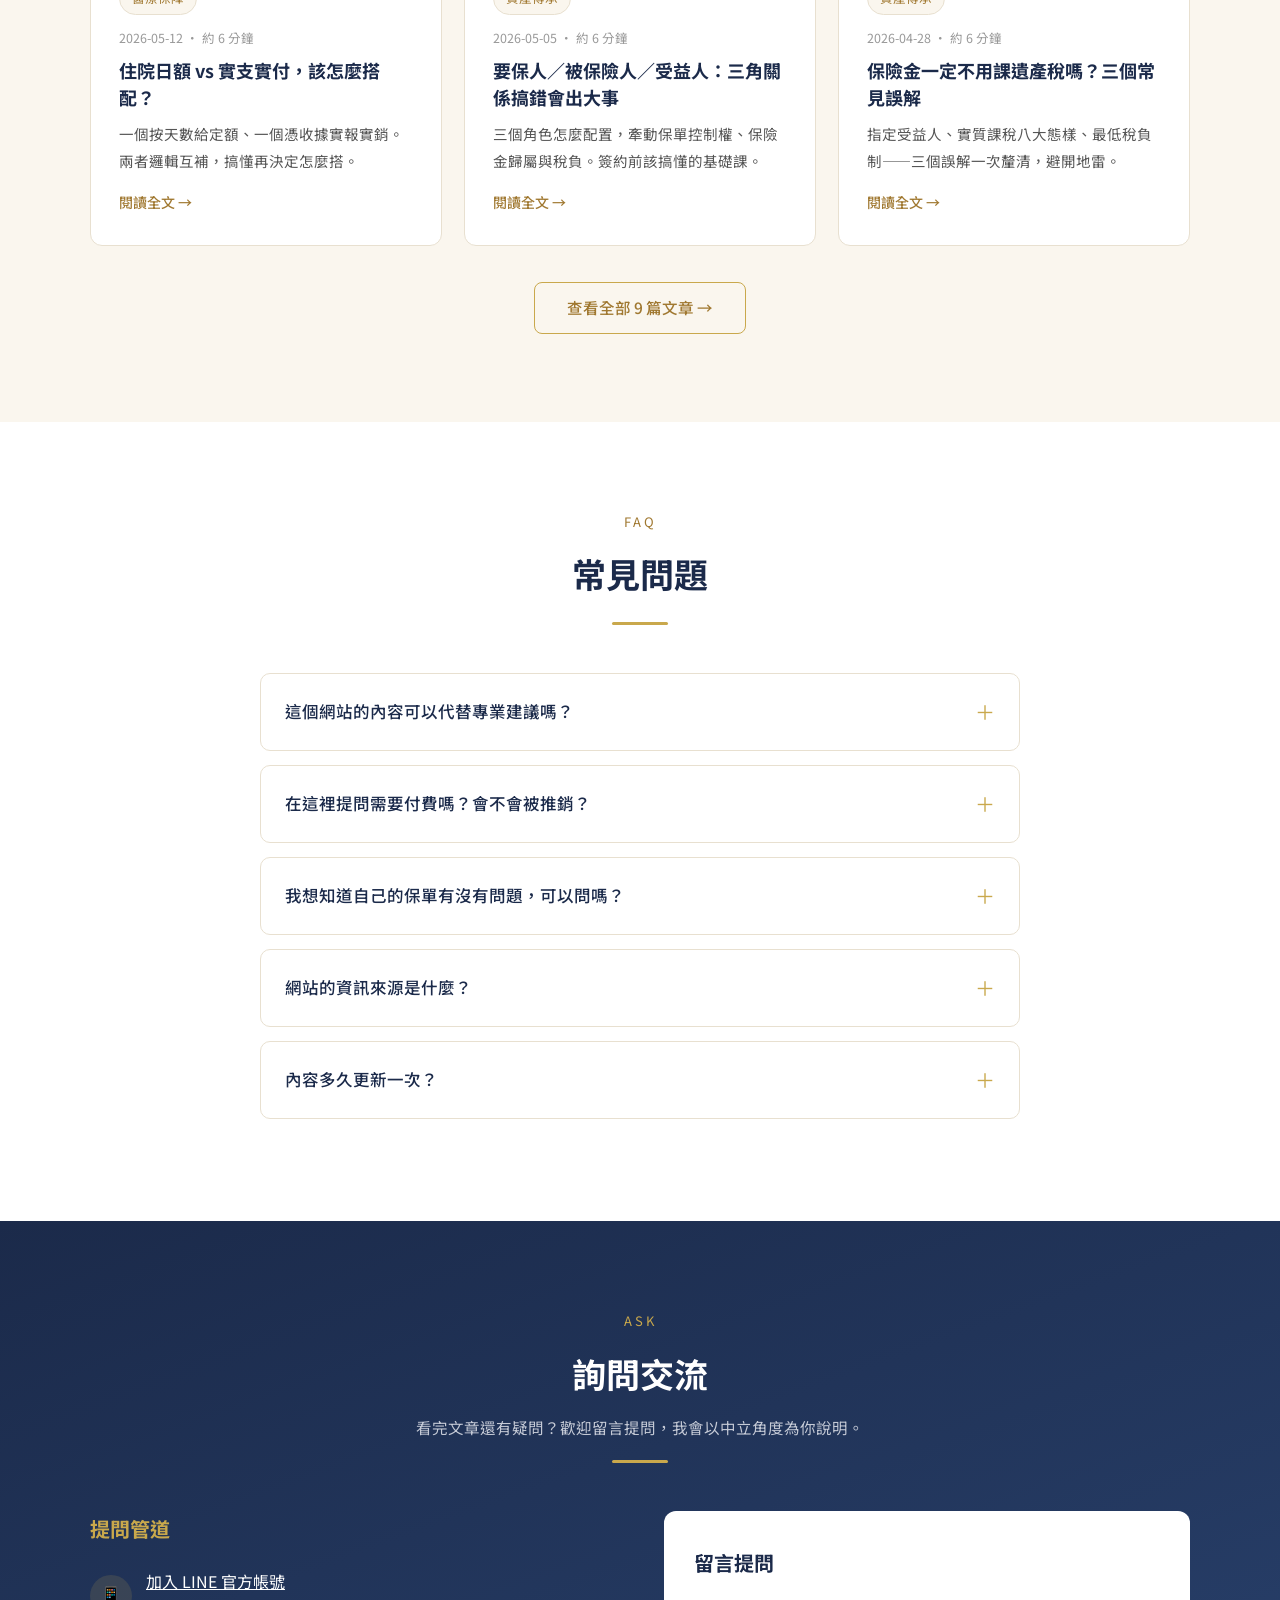
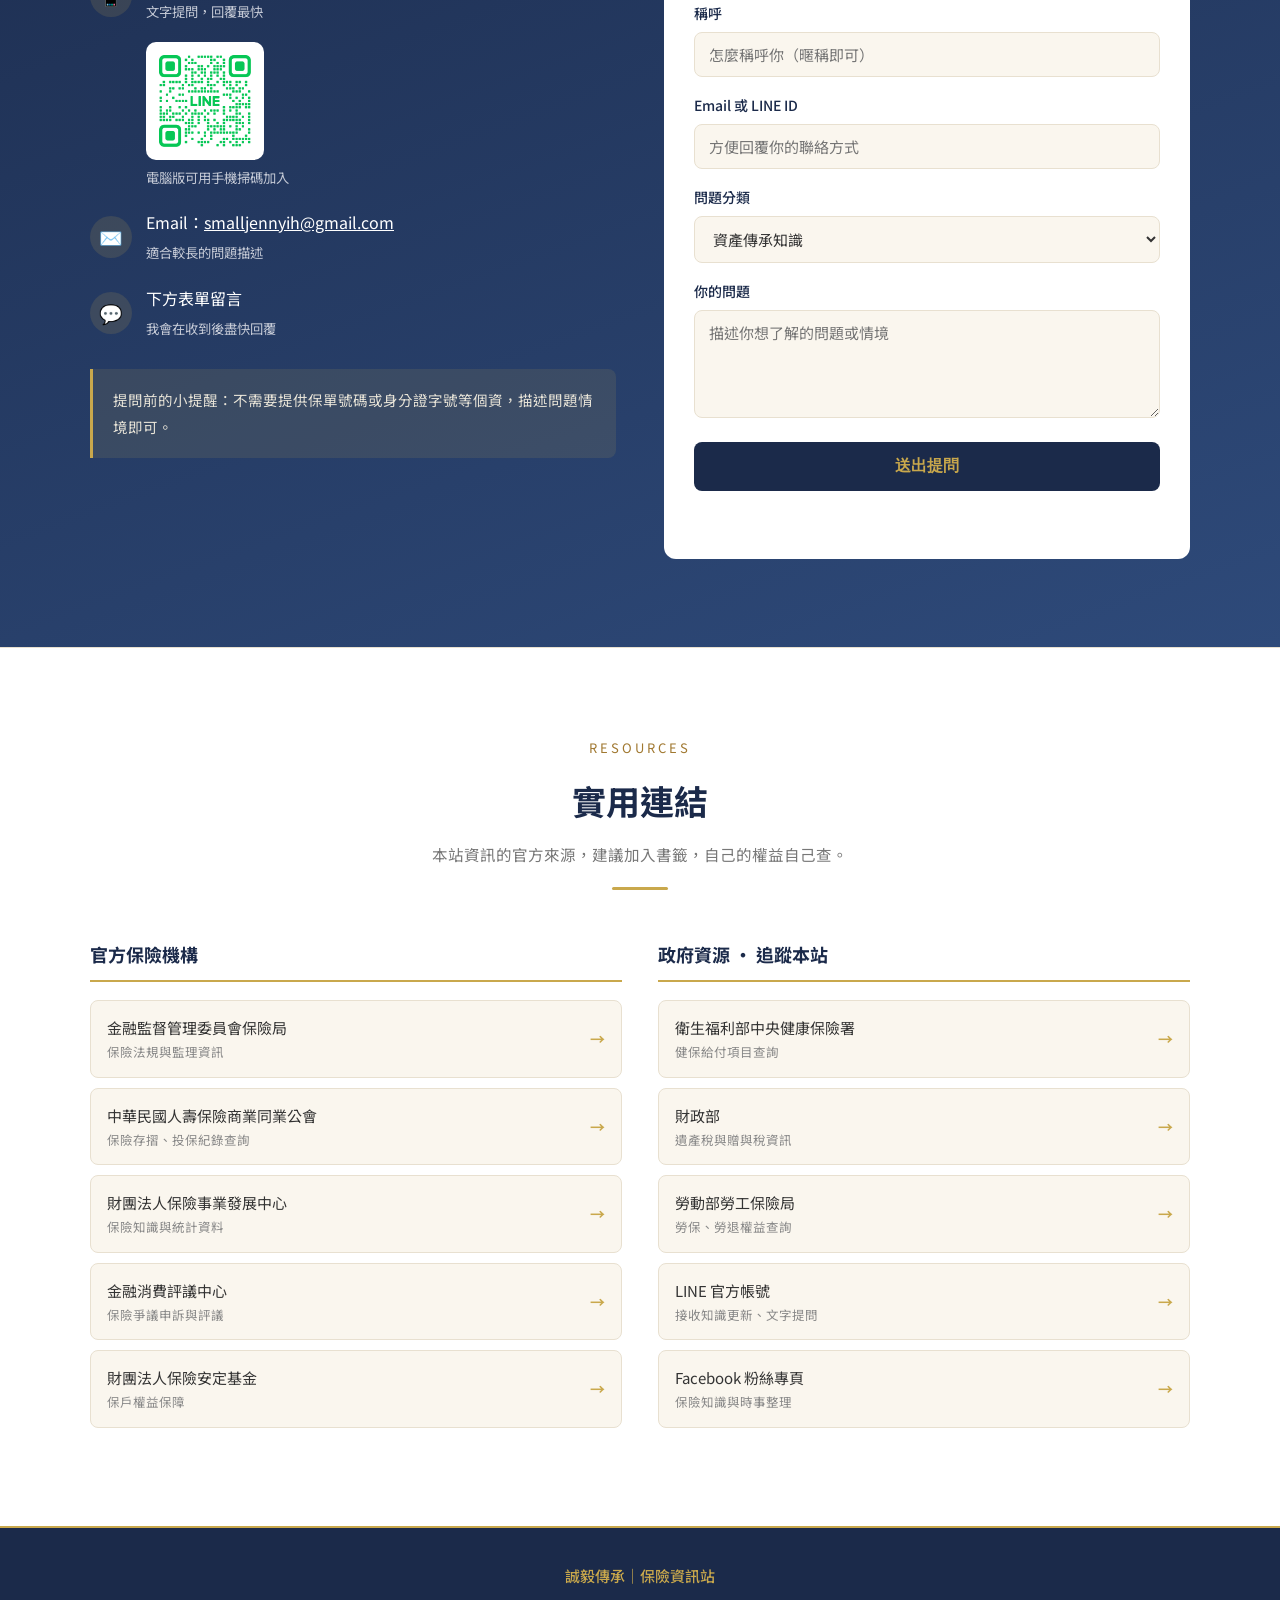
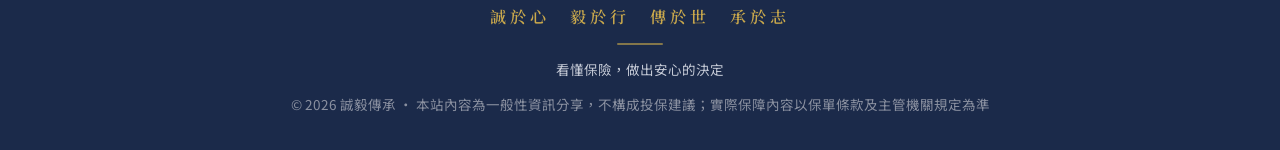
==== commit 3026355f: "接上 LINE 官方帳號連結與 QR Code" ====
--- a/index.html
+++ b/index.html
@@ -367,7 +367,8 @@
     <div class="contact-grid">
       <div class="contact-info">
         <h3>提問管道</h3>
-        <div class="item"><div class="ci">📱</div><div>LINE：@your-line-id<br><small style="color:#c5cad6">文字提問，回覆最快</small></div></div>
+        <div class="item"><div class="ci">📱</div><div><a href="https://lin.ee/tIiRN5B" target="_blank" rel="noopener" style="color:#fff;text-decoration:underline">加入 LINE 官方帳號</a><br><small style="color:#c5cad6">文字提問，回覆最快</small></div></div>
+        <div style="margin:4px 0 18px 56px"><img src="assets/line-qr.png" alt="誠毅傳承 LINE 官方帳號 QR Code" width="118" height="118" style="background:#fff;padding:8px;border-radius:10px;display:block"><small style="color:#c5cad6;display:block;margin-top:6px">電腦版可用手機掃碼加入</small></div>
         <div class="item"><div class="ci">✉️</div><div>Email：<a href="mailto:smalljennyih@gmail.com" style="color:#fff;text-decoration:underline">smalljennyih@gmail.com</a><br><small style="color:#c5cad6">適合較長的問題描述</small></div></div>
         <div class="item"><div class="ci">💬</div><div>下方表單留言<br><small style="color:#c5cad6">我會在收到後盡快回覆</small></div></div>
         <p style="margin-top:28px;padding:18px 20px;background:rgba(201,168,76,.12);border-left:3px solid var(--gold);border-radius:0 8px 8px 0;font-size:14.5px;color:#e8e4d8">提問前的小提醒：不需要提供保單號碼或身分證字號等個資，描述問題情境即可。</p>
@@ -416,7 +417,7 @@
         <a class="link-item" href="https://www.nhi.gov.tw" target="_blank" rel="noopener"><span>衛生福利部中央健康保險署<small>健保給付項目查詢</small></span><span class="arrow">→</span></a>
         <a class="link-item" href="https://www.mof.gov.tw" target="_blank" rel="noopener"><span>財政部<small>遺產稅與贈與稅資訊</small></span><span class="arrow">→</span></a>
         <a class="link-item" href="https://www.bli.gov.tw" target="_blank" rel="noopener"><span>勞動部勞工保險局<small>勞保、勞退權益查詢</small></span><span class="arrow">→</span></a>
-        <a class="link-item" href="https://line.me/R/ti/p/@your-line-id" target="_blank" rel="noopener"><span>LINE 官方帳號<small>接收知識更新、文字提問</small></span><span class="arrow">→</span></a>
+        <a class="link-item" href="https://lin.ee/tIiRN5B" target="_blank" rel="noopener"><span>LINE 官方帳號<small>接收知識更新、文字提問</small></span><span class="arrow">→</span></a>
         <a class="link-item" href="https://www.facebook.com/your-page" target="_blank" rel="noopener"><span>Facebook 粉絲專頁<small>保險知識與時事整理</small></span><span class="arrow">→</span></a>
       </div>
     </div>
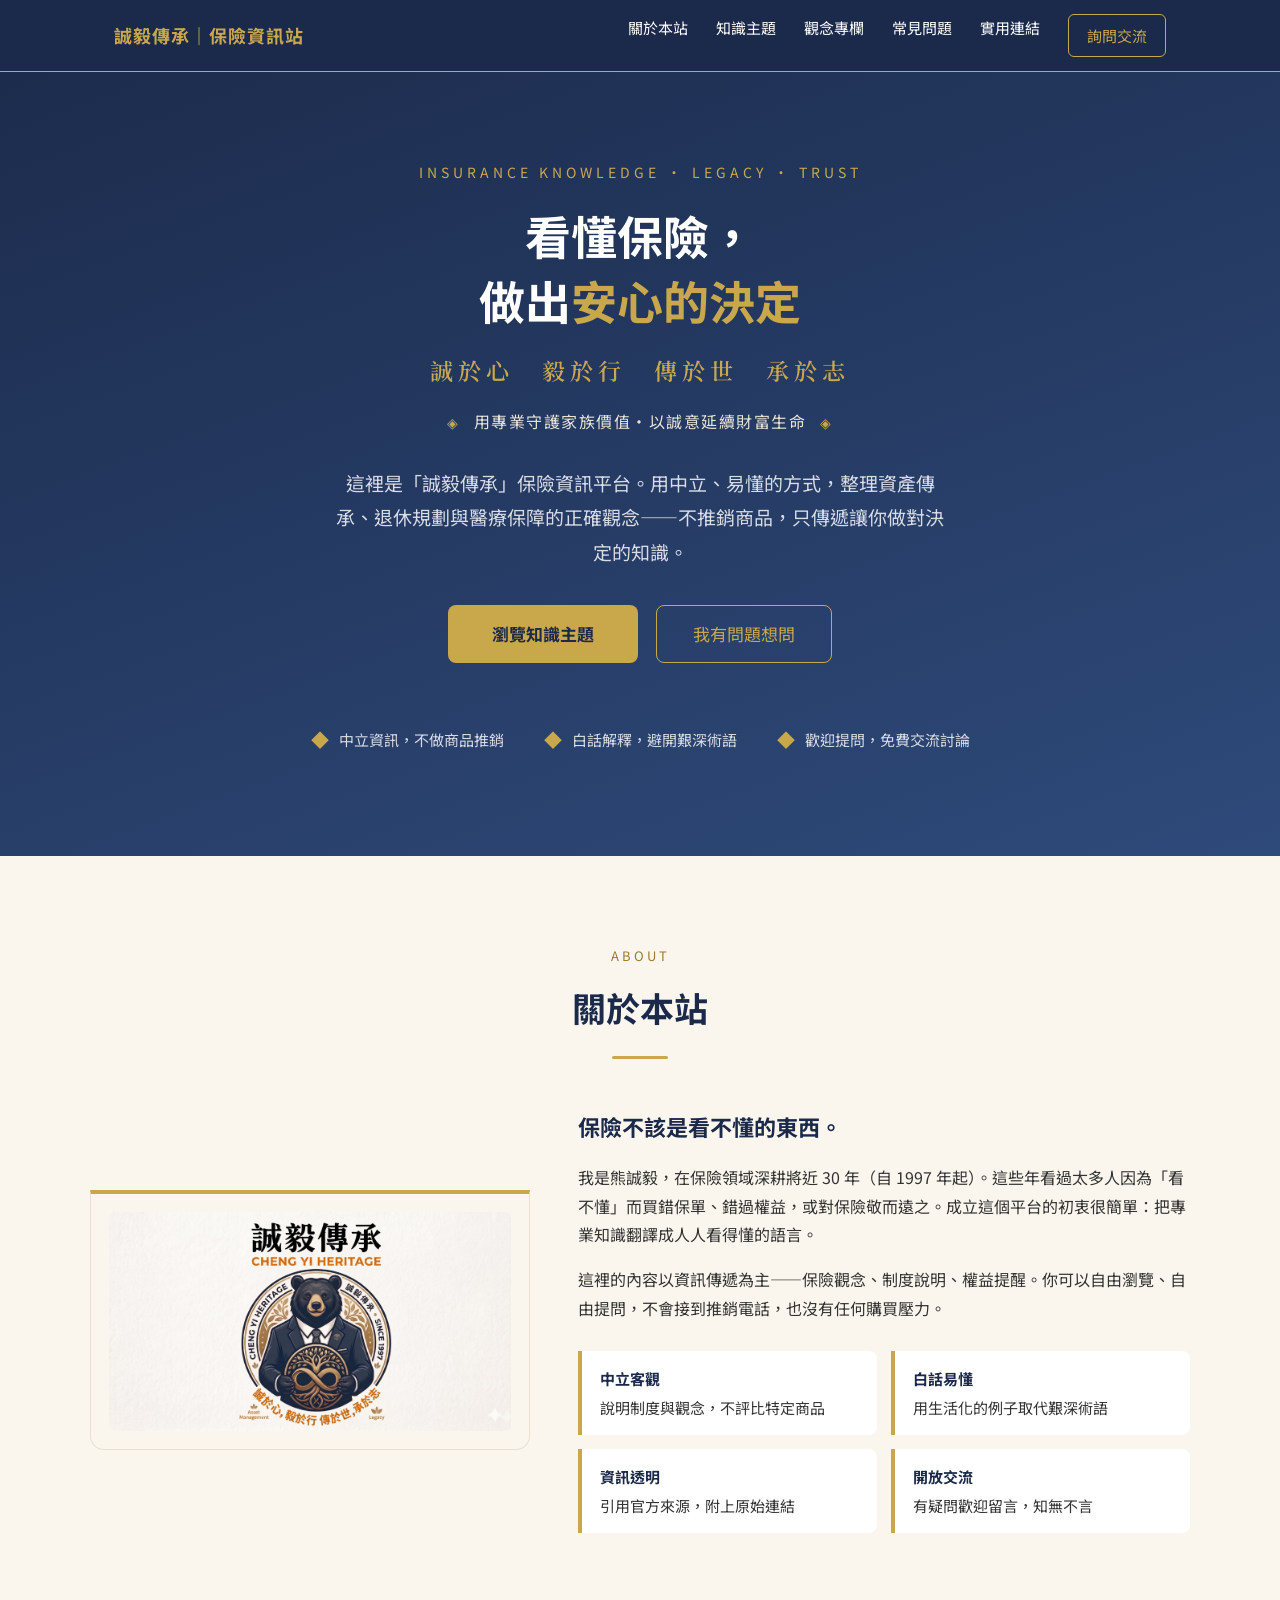
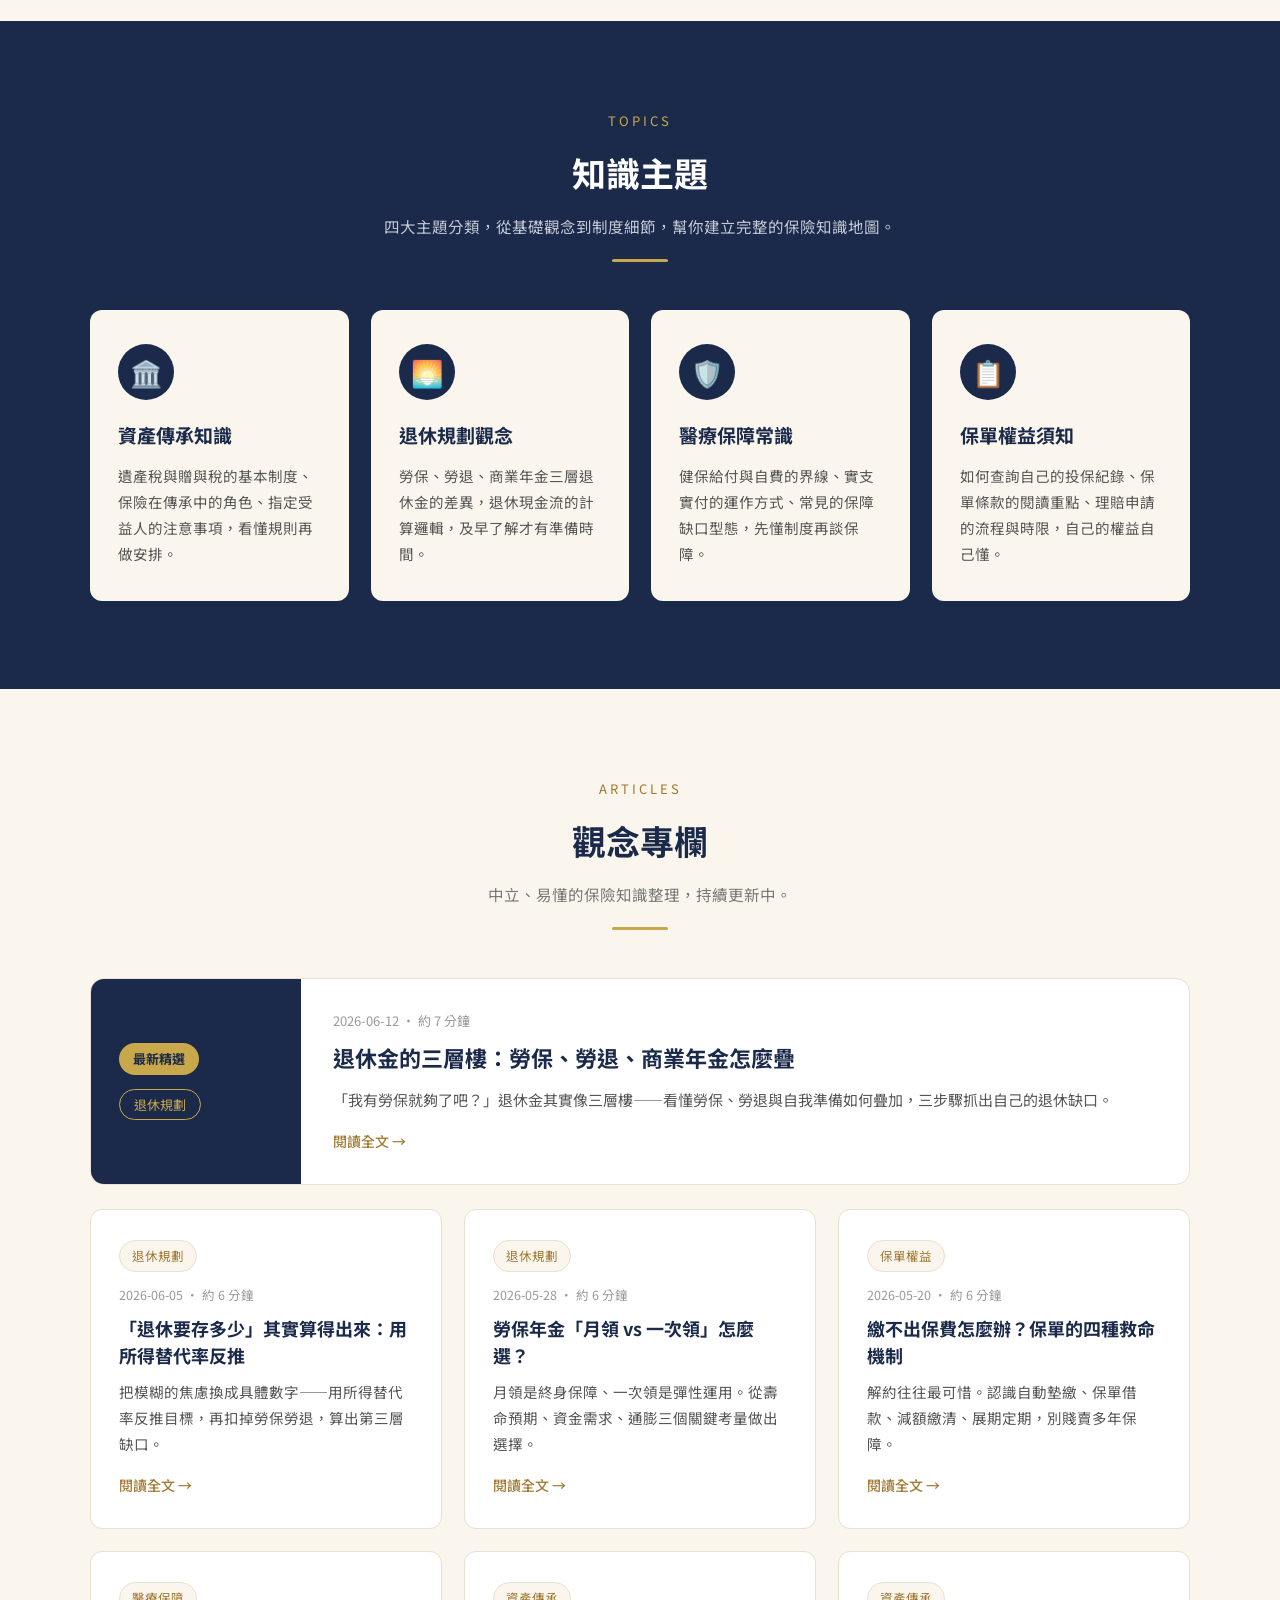
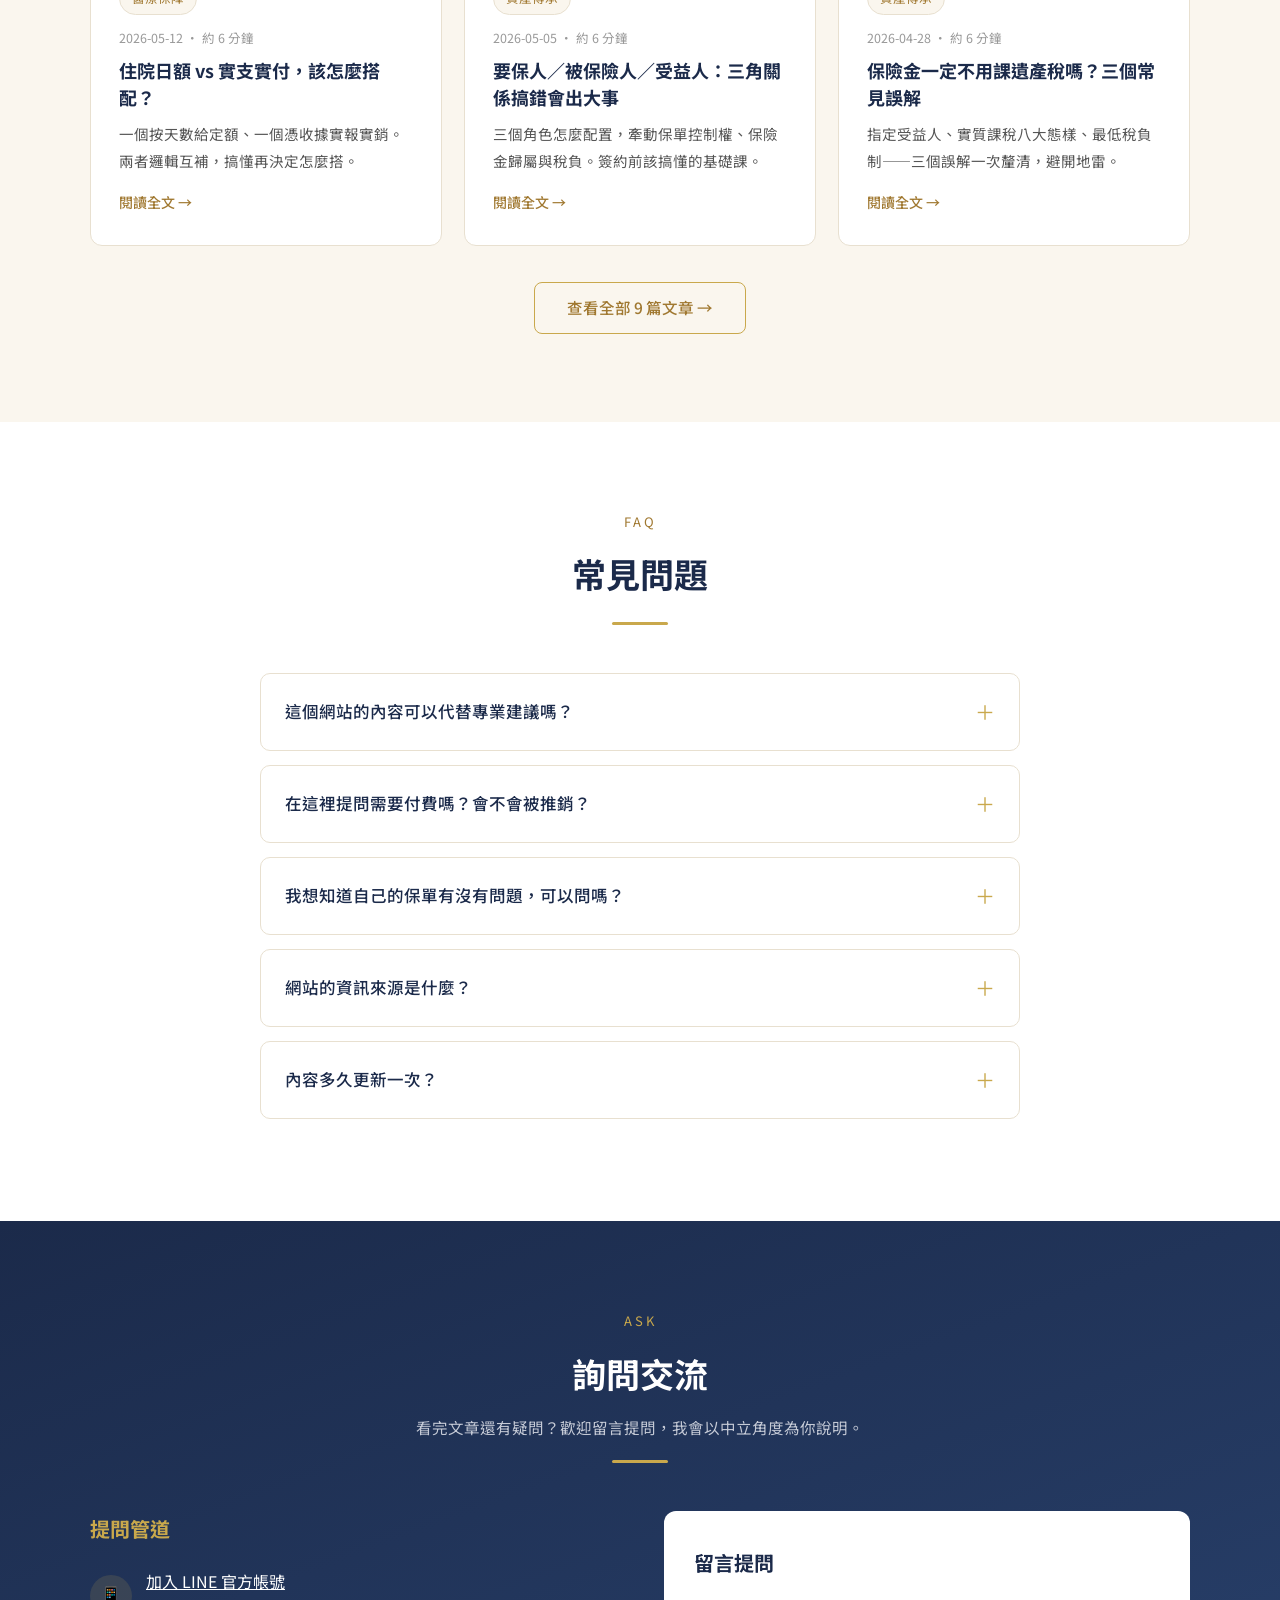
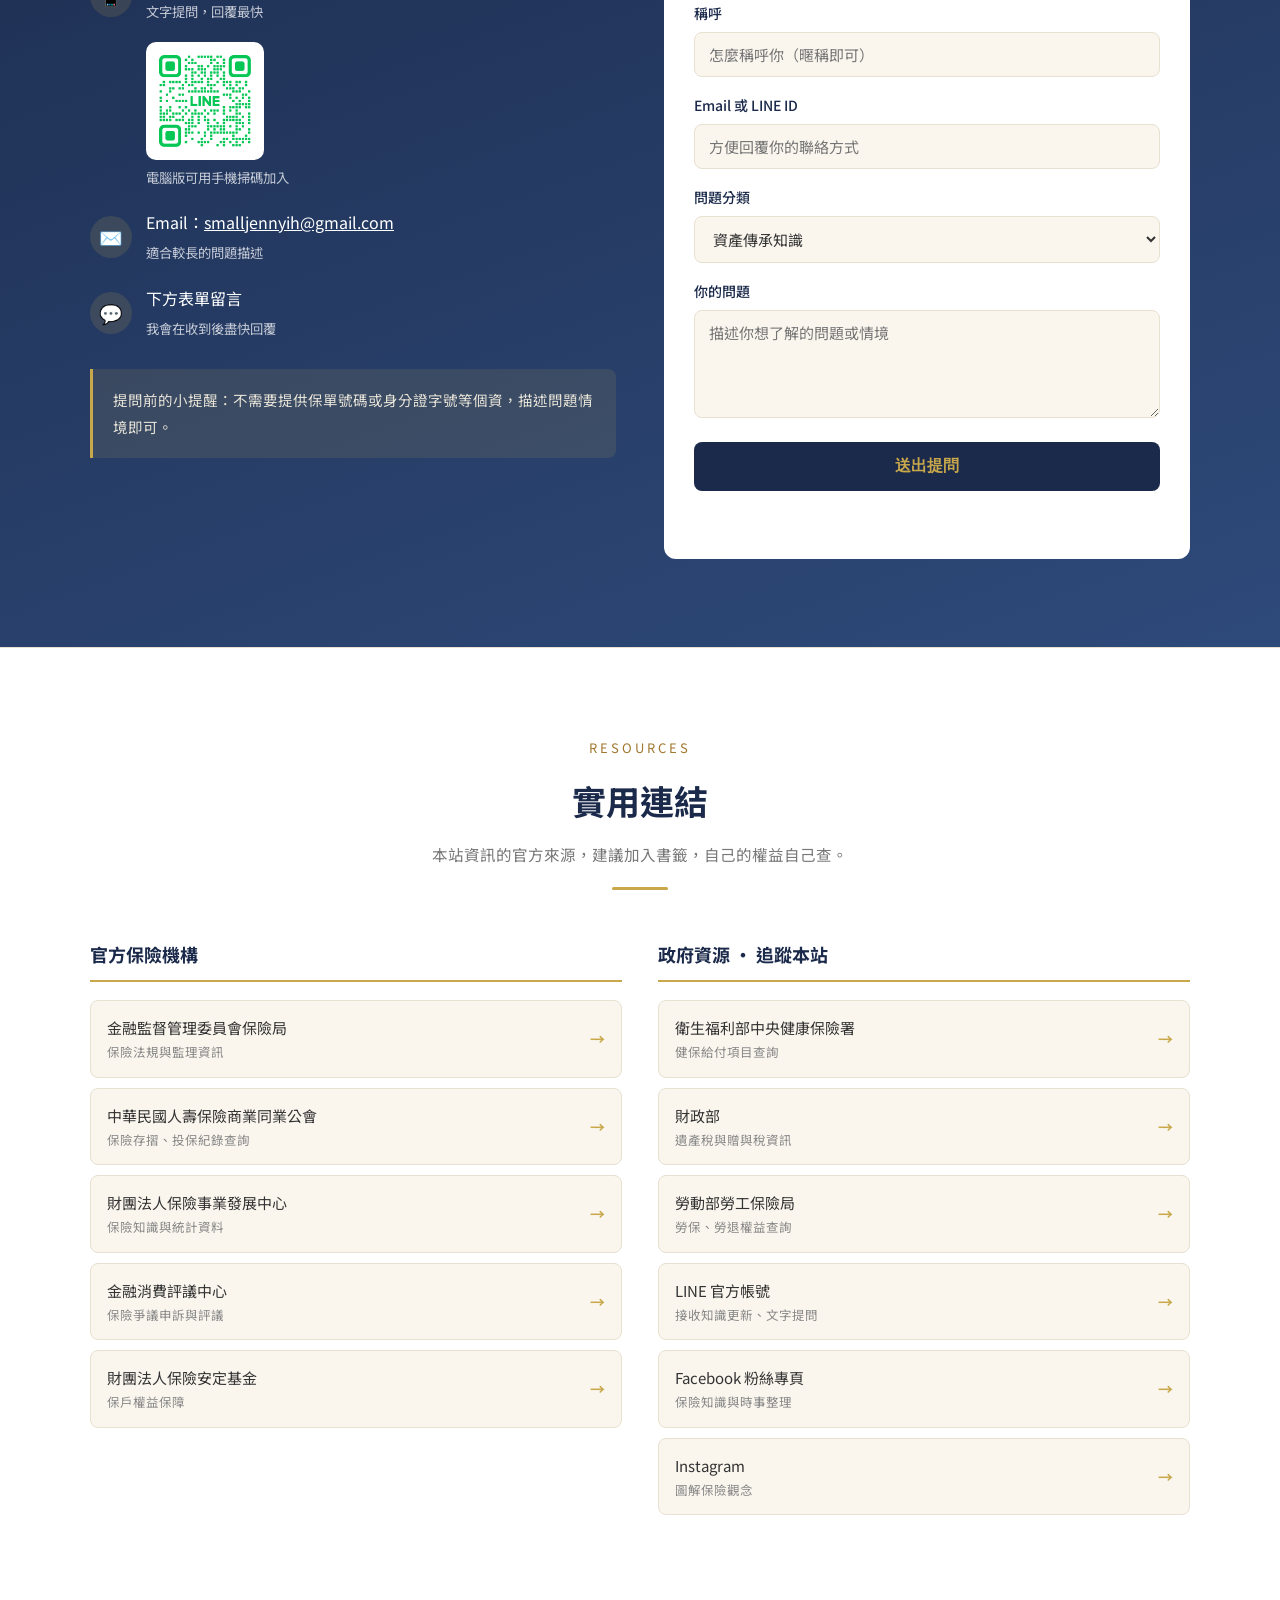
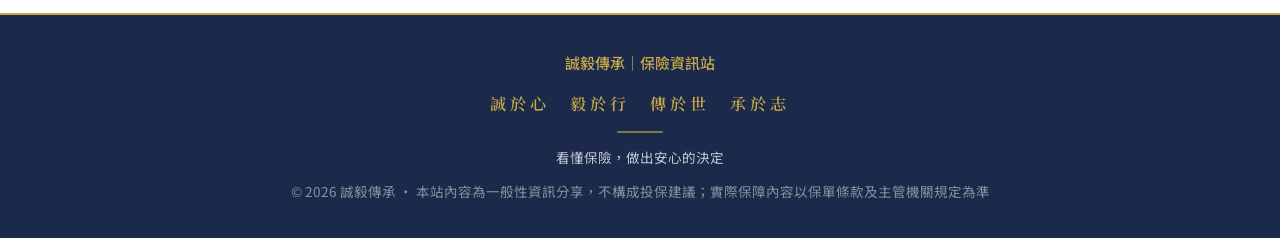
==== commit 5ad11b13: "接上 Facebook 粉專與 Instagram 連結" ====
--- a/index.html
+++ b/index.html
@@ -418,7 +418,8 @@
         <a class="link-item" href="https://www.mof.gov.tw" target="_blank" rel="noopener"><span>財政部<small>遺產稅與贈與稅資訊</small></span><span class="arrow">→</span></a>
         <a class="link-item" href="https://www.bli.gov.tw" target="_blank" rel="noopener"><span>勞動部勞工保險局<small>勞保、勞退權益查詢</small></span><span class="arrow">→</span></a>
         <a class="link-item" href="https://lin.ee/tIiRN5B" target="_blank" rel="noopener"><span>LINE 官方帳號<small>接收知識更新、文字提問</small></span><span class="arrow">→</span></a>
-        <a class="link-item" href="https://www.facebook.com/your-page" target="_blank" rel="noopener"><span>Facebook 粉絲專頁<small>保險知識與時事整理</small></span><span class="arrow">→</span></a>
+        <a class="link-item" href="https://www.facebook.com/profile.php?id=61590731787944" target="_blank" rel="noopener"><span>Facebook 粉絲專頁<small>保險知識與時事整理</small></span><span class="arrow">→</span></a>
+        <a class="link-item" href="https://www.instagram.com/chengyi.heritage/" target="_blank" rel="noopener"><span>Instagram<small>圖解保險觀念</small></span><span class="arrow">→</span></a>
       </div>
     </div>
   </div>
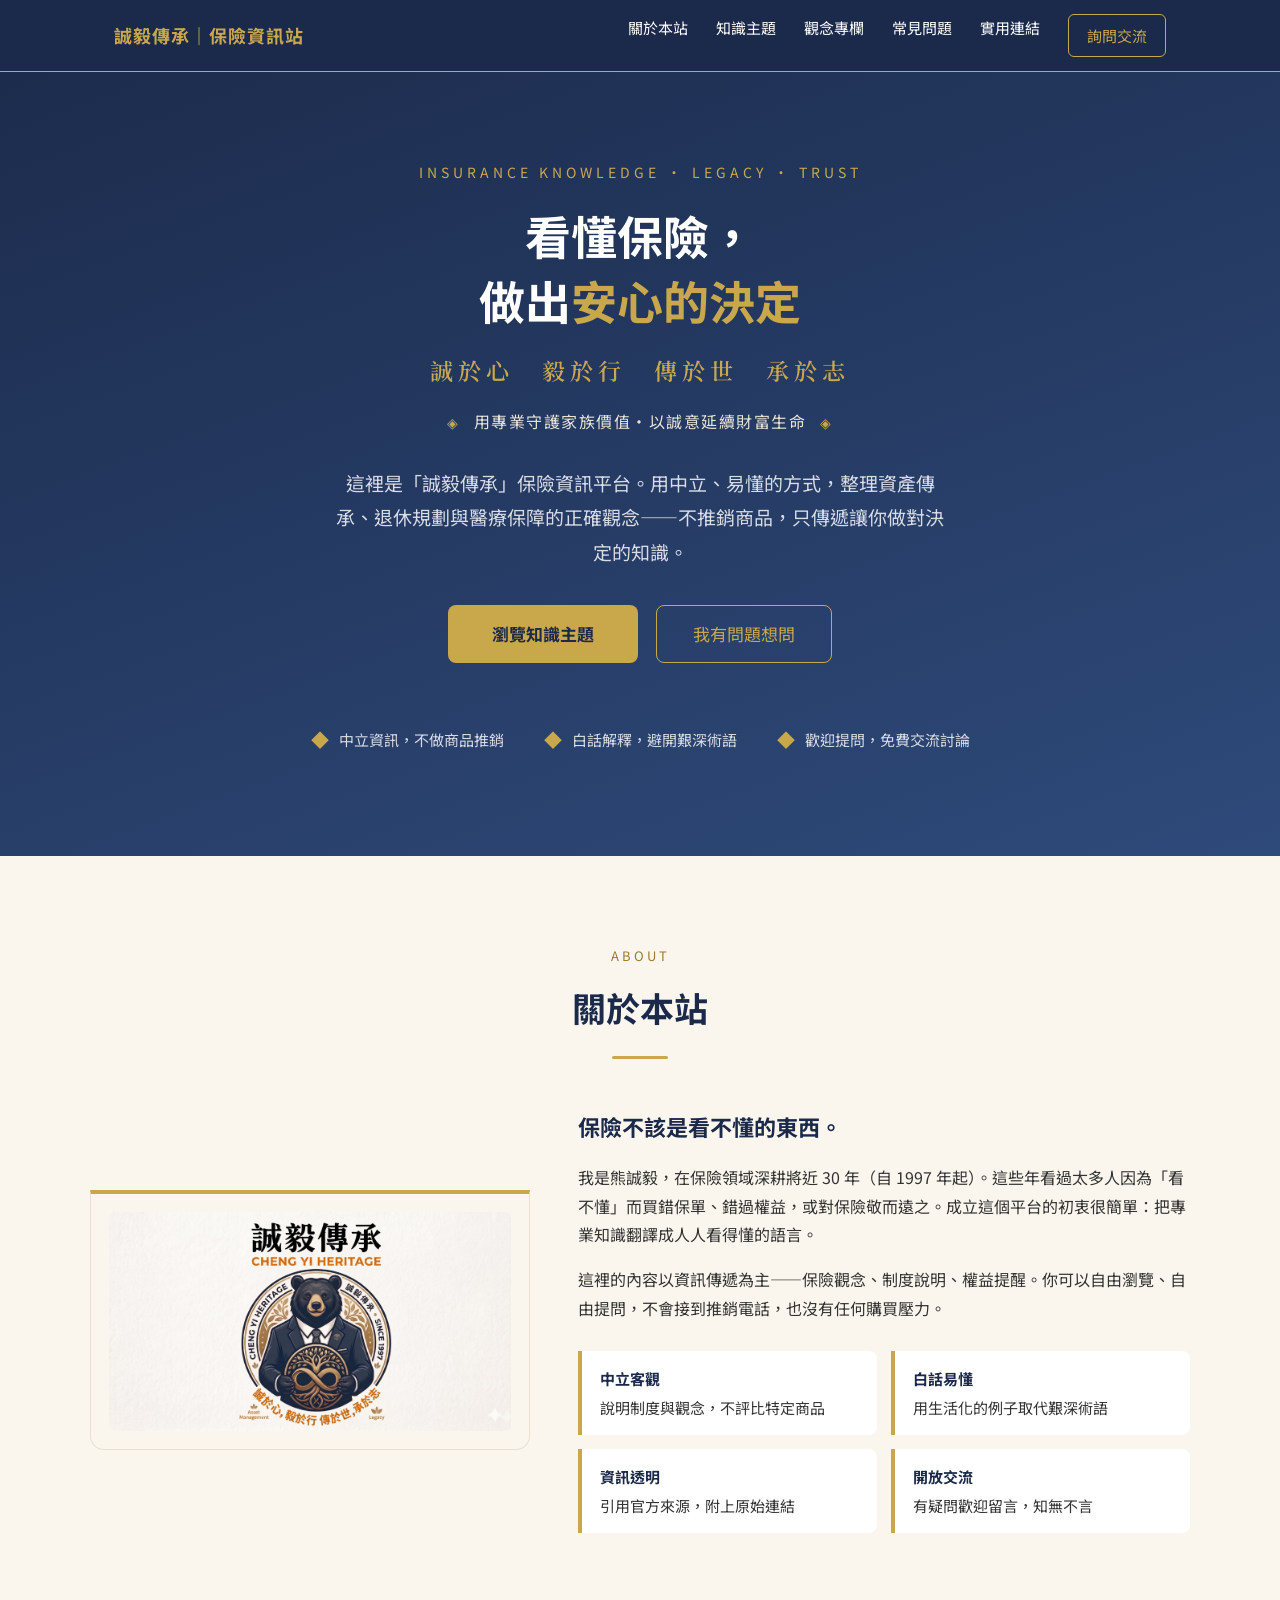
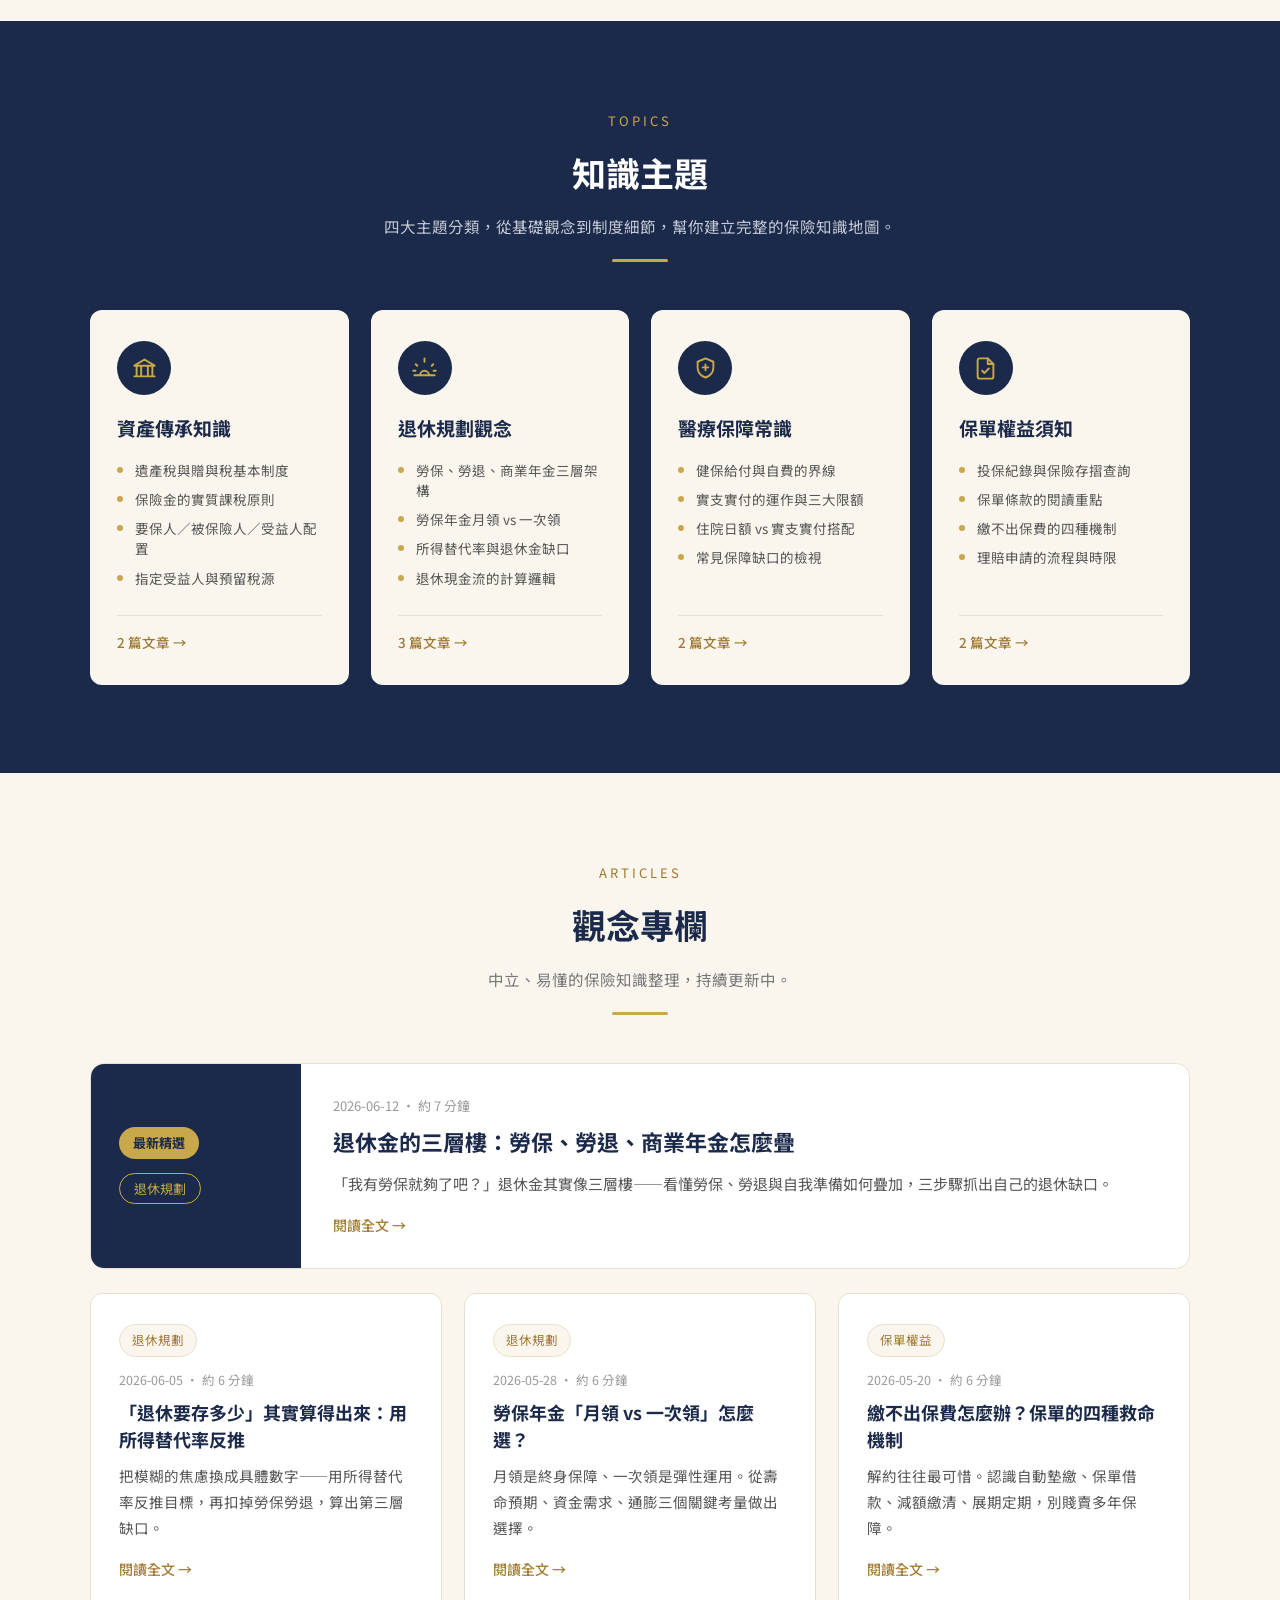
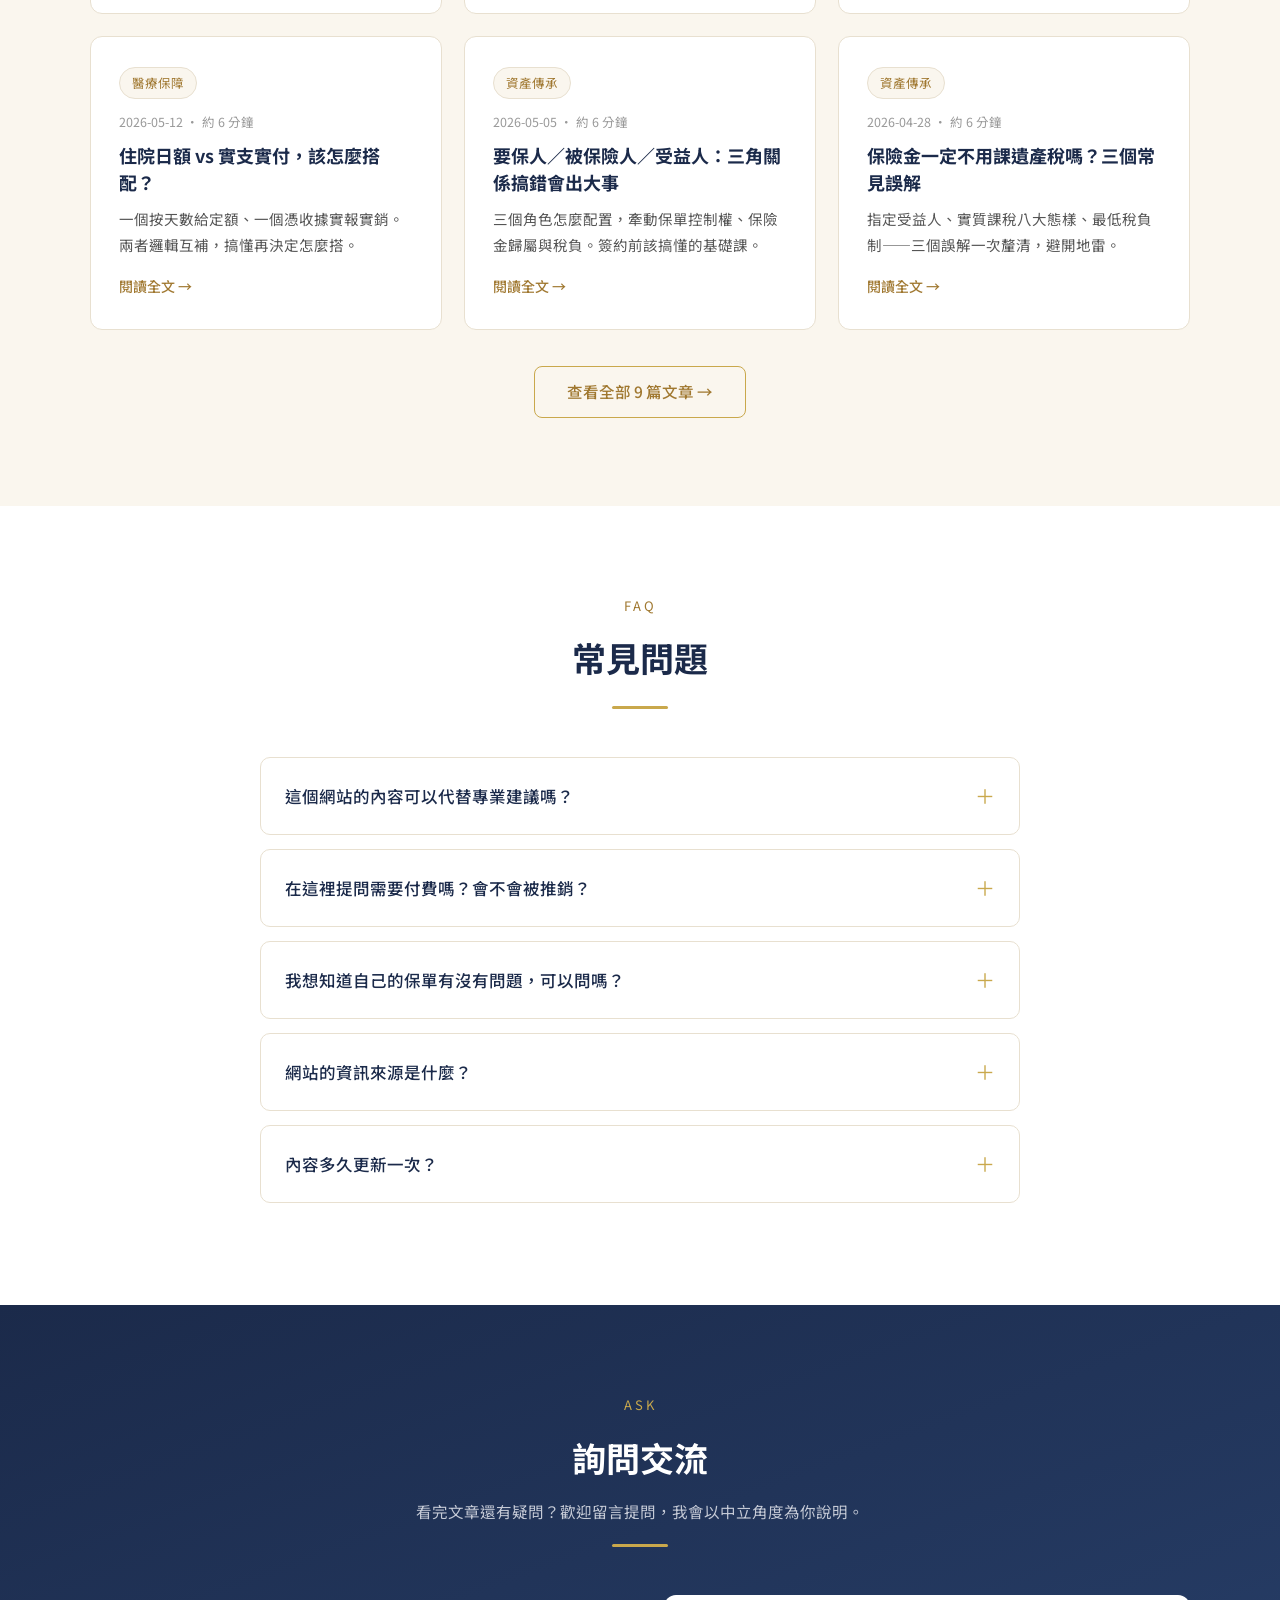
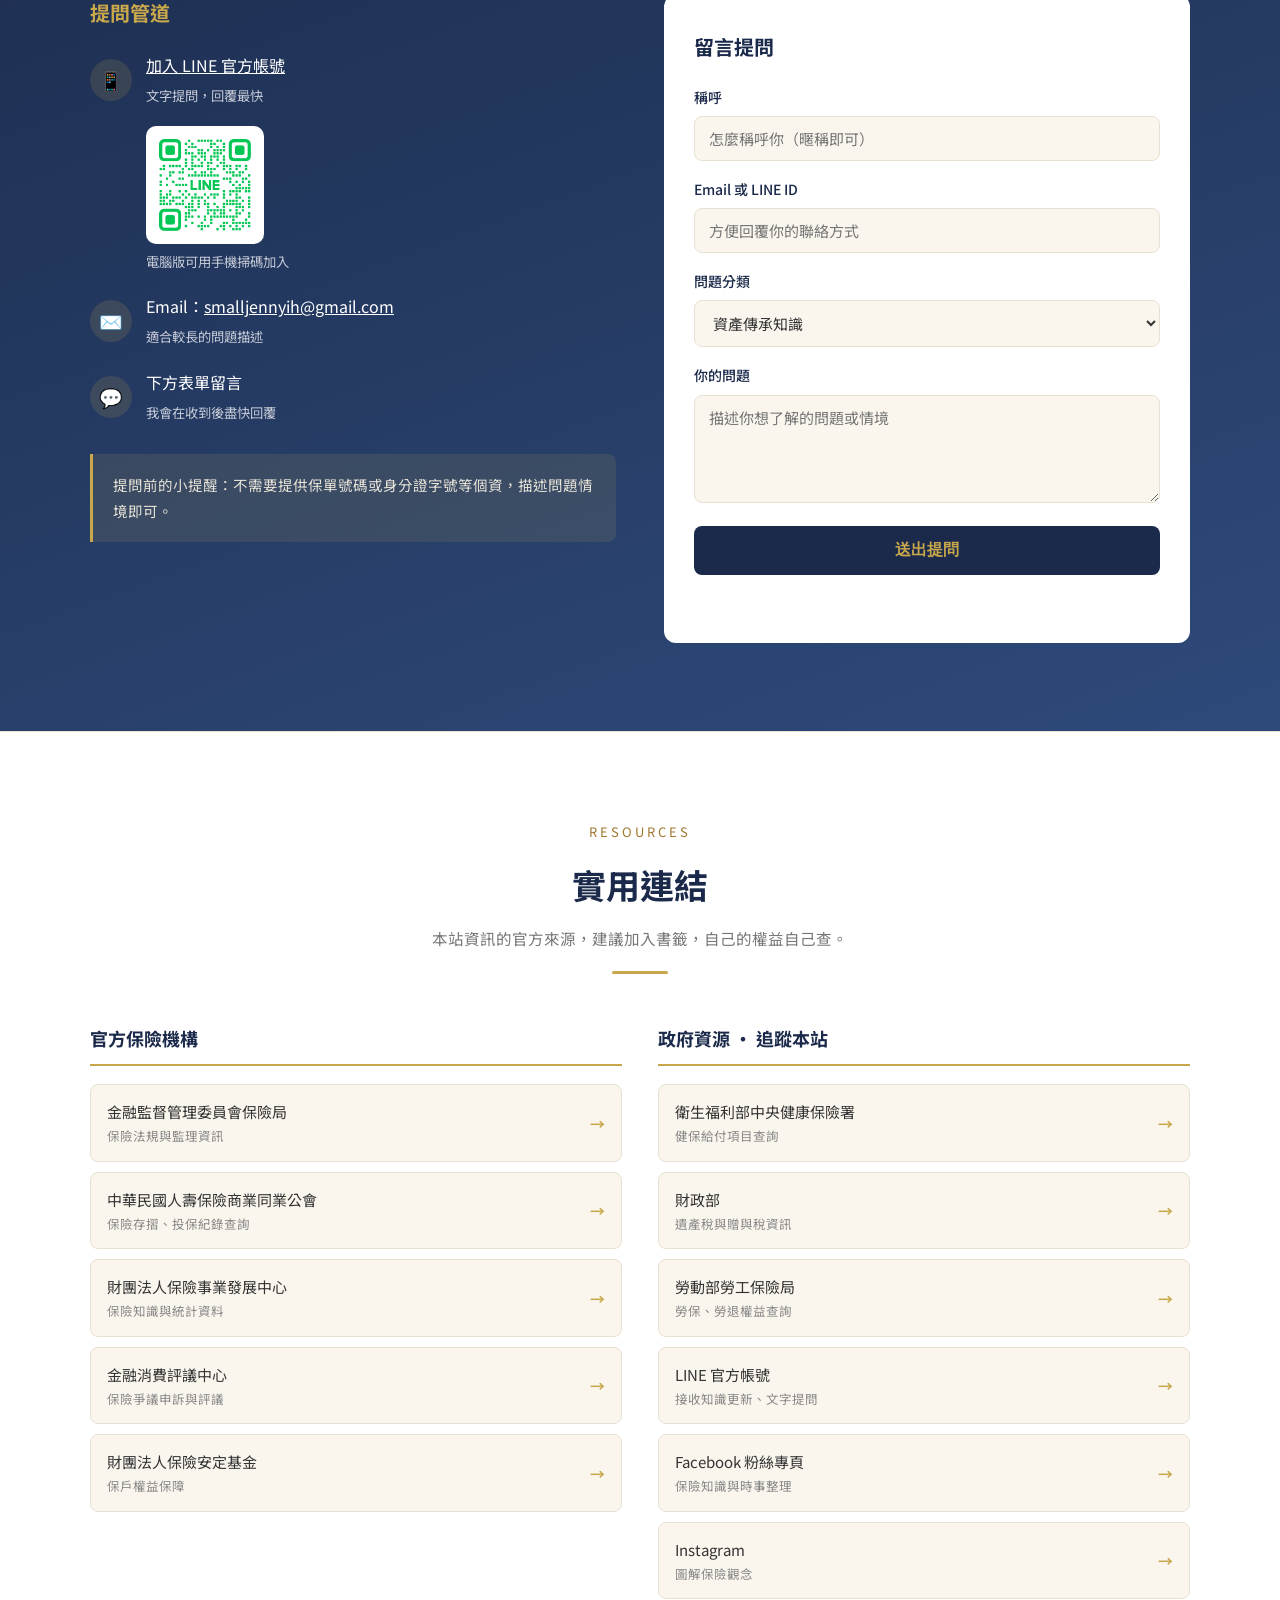
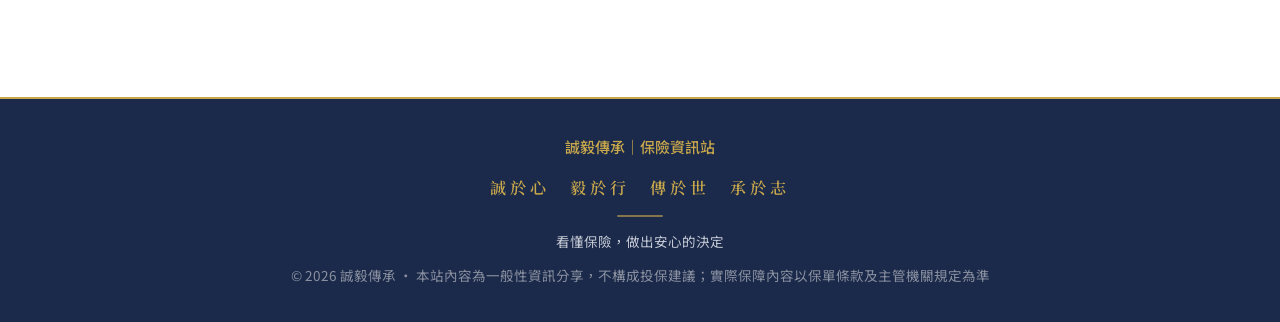
==== commit e42bfdc4: "知識主題改版：線條圖示、子題清單、文章數、可點擊篩選" ====
--- a/index.html
+++ b/index.html
@@ -76,11 +76,15 @@
 .topics .section-eyebrow{color:var(--gold)}
 .topics .section-sub{color:#c5cad6}
 .topic-grid{display:grid;grid-template-columns:repeat(auto-fit,minmax(240px,1fr));gap:22px}
-.topic-card{background:var(--cream);border-radius:12px;padding:34px 28px;transition:transform .2s}
-.topic-card:hover{transform:translateY(-6px)}
-.topic-card .icon{width:56px;height:56px;border-radius:50%;background:var(--navy);color:var(--gold);display:flex;align-items:center;justify-content:center;font-size:26px;margin-bottom:18px}
-.topic-card h3{color:var(--navy);font-size:19px;margin-bottom:10px}
-.topic-card p{font-size:14.5px;color:#555}
+.topic-card{display:flex;flex-direction:column;background:var(--cream);border-radius:12px;padding:30px 26px;transition:transform .2s,box-shadow .2s;border:1px solid transparent}
+.topic-card:hover{transform:translateY(-6px);border-color:var(--gold);box-shadow:0 10px 26px rgba(0,0,0,.18)}
+.topic-card .icon{width:54px;height:54px;border-radius:50%;background:var(--navy);display:flex;align-items:center;justify-content:center;margin-bottom:16px}
+.topic-card .icon svg{width:27px;height:27px;stroke:var(--gold);fill:none;stroke-width:1.7;stroke-linecap:round;stroke-linejoin:round}
+.topic-card h3{color:var(--navy);font-size:19px;margin-bottom:14px}
+.topic-card .t-list{list-style:none;margin:0 0 18px;padding:0;flex:1}
+.topic-card .t-list li{position:relative;padding-left:18px;font-size:13.5px;color:#555;margin-bottom:9px;line-height:1.5}
+.topic-card .t-list li::before{content:'';position:absolute;left:0;top:7px;width:6px;height:6px;border-radius:50%;background:var(--gold)}
+.topic-card .t-more{color:var(--gold-deep);font-size:13.5px;font-weight:500;border-top:1px solid var(--warm-gray);padding-top:14px}
 
 /* ===== 觀念專欄 ===== */
 .article-grid{display:grid;grid-template-columns:repeat(auto-fit,minmax(280px,1fr));gap:22px}
@@ -233,26 +237,50 @@
     <p class="section-sub">四大主題分類，從基礎觀念到制度細節，幫你建立完整的保險知識地圖。</p>
     <div class="gold-divider"></div>
     <div class="topic-grid">
-      <div class="topic-card">
-        <div class="icon">🏛️</div>
+      <a class="topic-card" href="articles/index.html?cat=資產傳承">
+        <div class="icon"><svg viewBox="0 0 24 24"><path d="M3 9.5 12 4l9 5.5M4 9.5h16M5 9.5V19M9 9.5V19M15 9.5V19M19 9.5V19M3 19h18"/></svg></div>
         <h3>資產傳承知識</h3>
-        <p>遺產稅與贈與稅的基本制度、保險在傳承中的角色、指定受益人的注意事項，看懂規則再做安排。</p>
-      </div>
-      <div class="topic-card">
-        <div class="icon">🌅</div>
+        <ul class="t-list">
+          <li>遺產稅與贈與稅基本制度</li>
+          <li>保險金的實質課稅原則</li>
+          <li>要保人／被保險人／受益人配置</li>
+          <li>指定受益人與預留稅源</li>
+        </ul>
+        <div class="t-more">2 篇文章 →</div>
+      </a>
+      <a class="topic-card" href="articles/index.html?cat=退休規劃">
+        <div class="icon"><svg viewBox="0 0 24 24"><path d="M3 18h18M12 3v3M5.6 9.6 4.2 8.2M18.4 9.6l1.4-1.4M2 14h2M20 14h2M8 18a4 4 0 0 1 8 0"/></svg></div>
         <h3>退休規劃觀念</h3>
-        <p>勞保、勞退、商業年金三層退休金的差異，退休現金流的計算邏輯，及早了解才有準備時間。</p>
-      </div>
-      <div class="topic-card">
-        <div class="icon">🛡️</div>
+        <ul class="t-list">
+          <li>勞保、勞退、商業年金三層架構</li>
+          <li>勞保年金月領 vs 一次領</li>
+          <li>所得替代率與退休金缺口</li>
+          <li>退休現金流的計算邏輯</li>
+        </ul>
+        <div class="t-more">3 篇文章 →</div>
+      </a>
+      <a class="topic-card" href="articles/index.html?cat=醫療保障">
+        <div class="icon"><svg viewBox="0 0 24 24"><path d="M12 3 5 6v5c0 4.5 3 7.5 7 9 4-1.5 7-4.5 7-9V6l-7-3Z"/><path d="M12 8.5v5M9.5 11h5"/></svg></div>
         <h3>醫療保障常識</h3>
-        <p>健保給付與自費的界線、實支實付的運作方式、常見的保障缺口型態，先懂制度再談保障。</p>
-      </div>
-      <div class="topic-card">
-        <div class="icon">📋</div>
+        <ul class="t-list">
+          <li>健保給付與自費的界線</li>
+          <li>實支實付的運作與三大限額</li>
+          <li>住院日額 vs 實支實付搭配</li>
+          <li>常見保障缺口的檢視</li>
+        </ul>
+        <div class="t-more">2 篇文章 →</div>
+      </a>
+      <a class="topic-card" href="articles/index.html?cat=保單權益">
+        <div class="icon"><svg viewBox="0 0 24 24"><path d="M14 3H7a2 2 0 0 0-2 2v14a2 2 0 0 0 2 2h10a2 2 0 0 0 2-2V8l-5-5Z"/><path d="M14 3v5h5M9 14l2 2 4-4"/></svg></div>
         <h3>保單權益須知</h3>
-        <p>如何查詢自己的投保紀錄、保單條款的閱讀重點、理賠申請的流程與時限，自己的權益自己懂。</p>
-      </div>
+        <ul class="t-list">
+          <li>投保紀錄與保險存摺查詢</li>
+          <li>保單條款的閱讀重點</li>
+          <li>繳不出保費的四種機制</li>
+          <li>理賠申請的流程與時限</li>
+        </ul>
+        <div class="t-more">2 篇文章 →</div>
+      </a>
     </div>
   </div>
 </section>
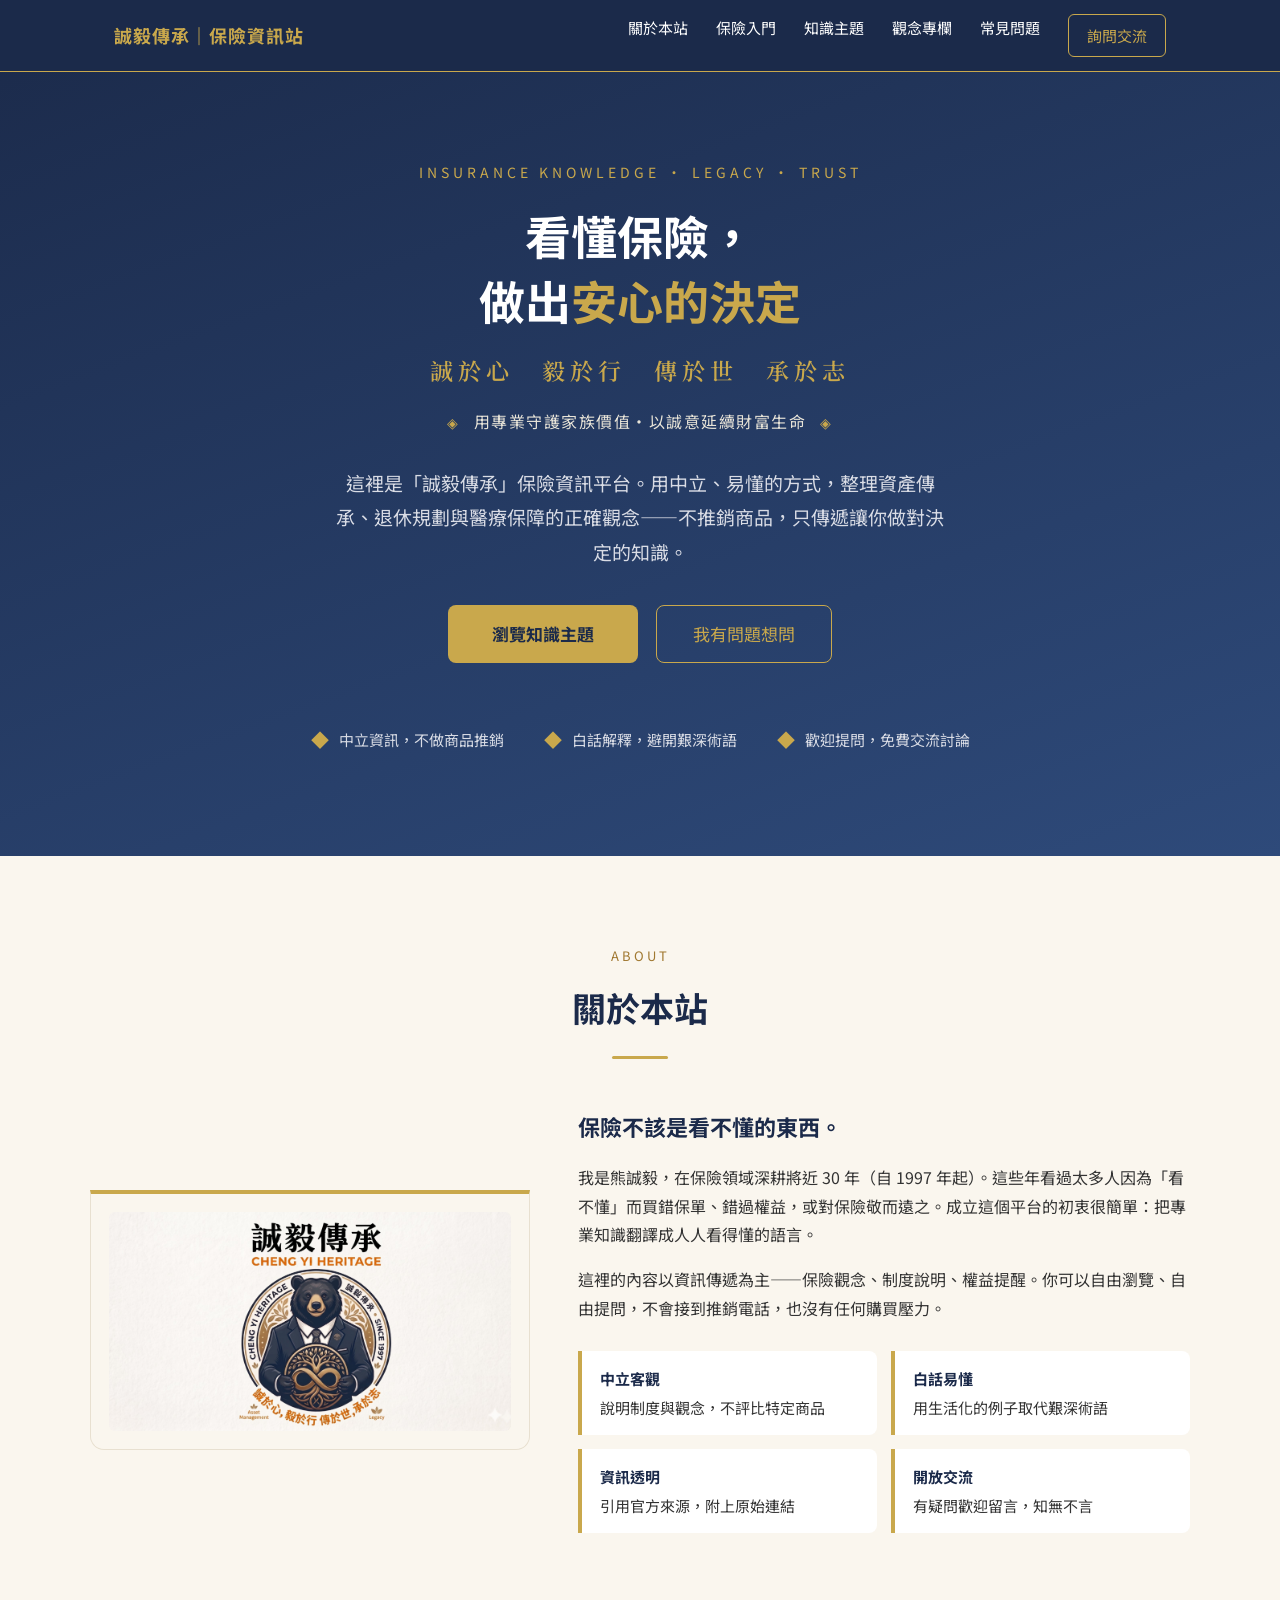
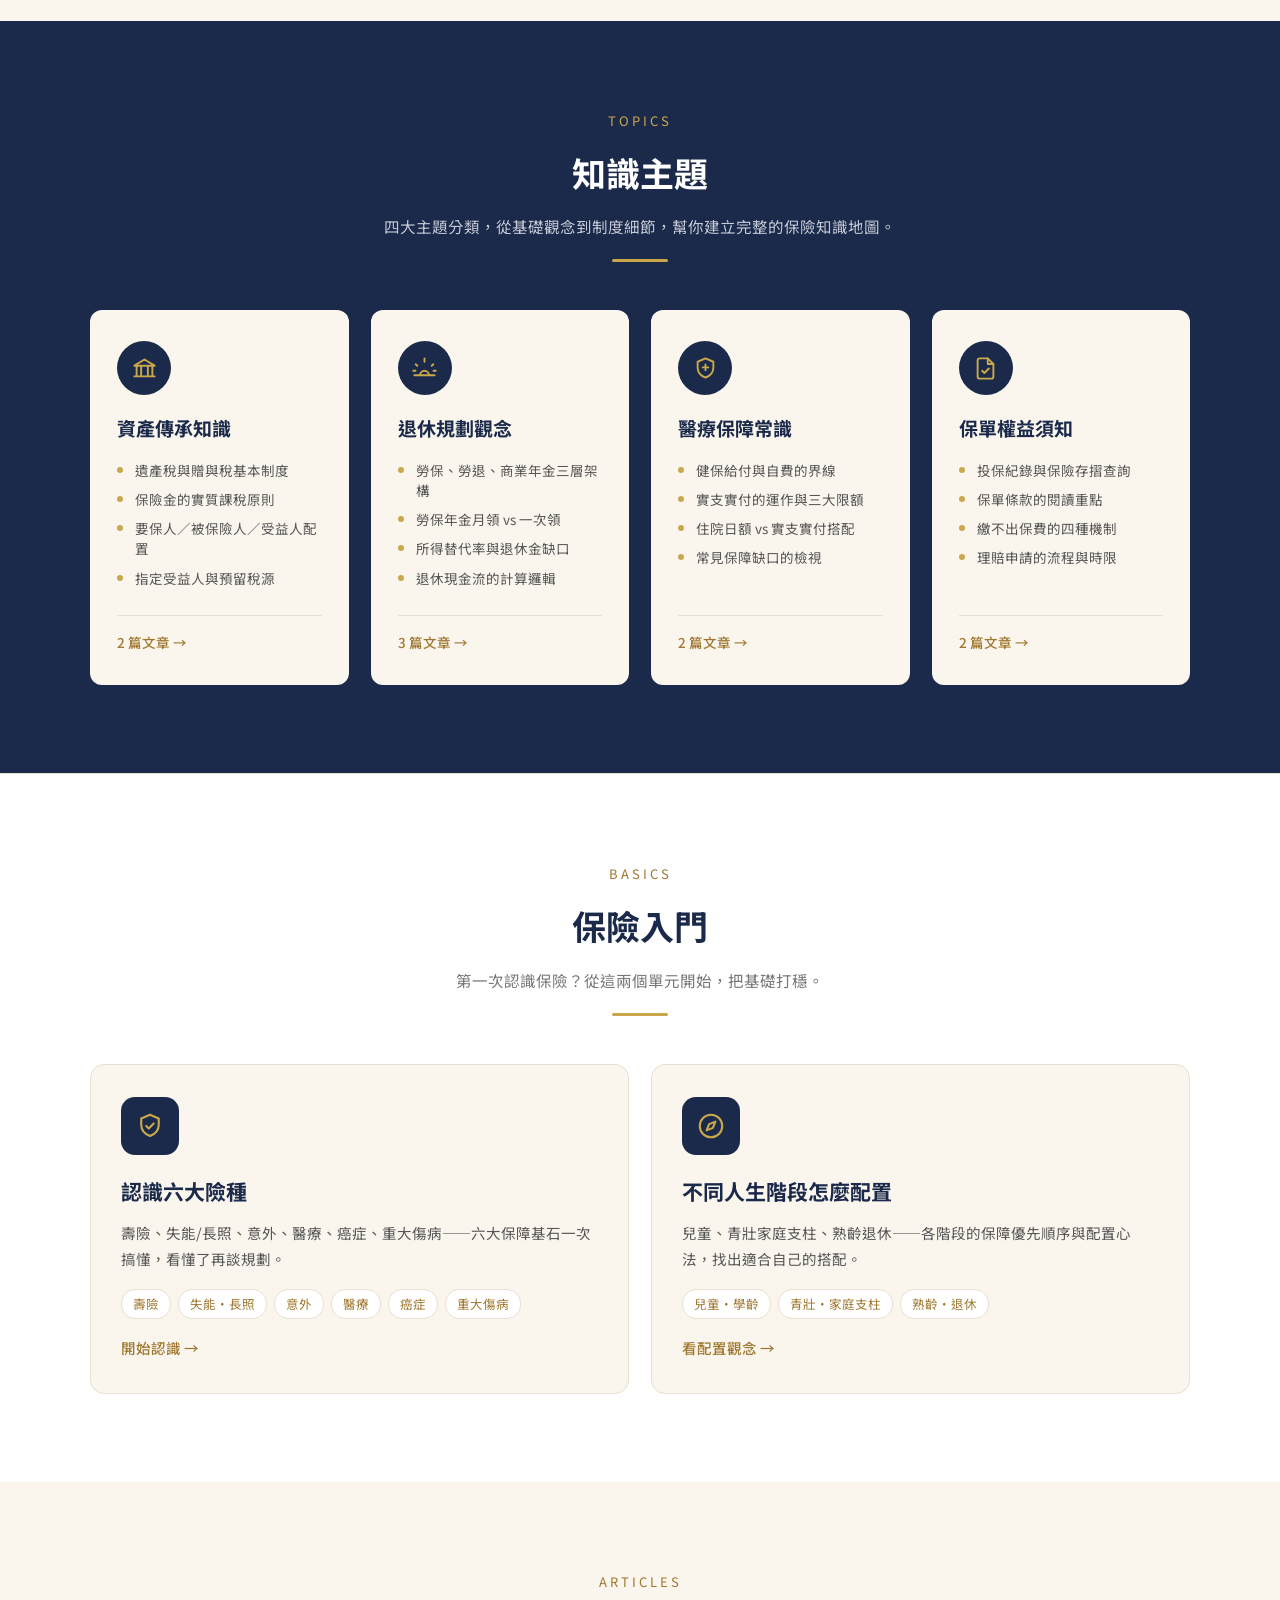
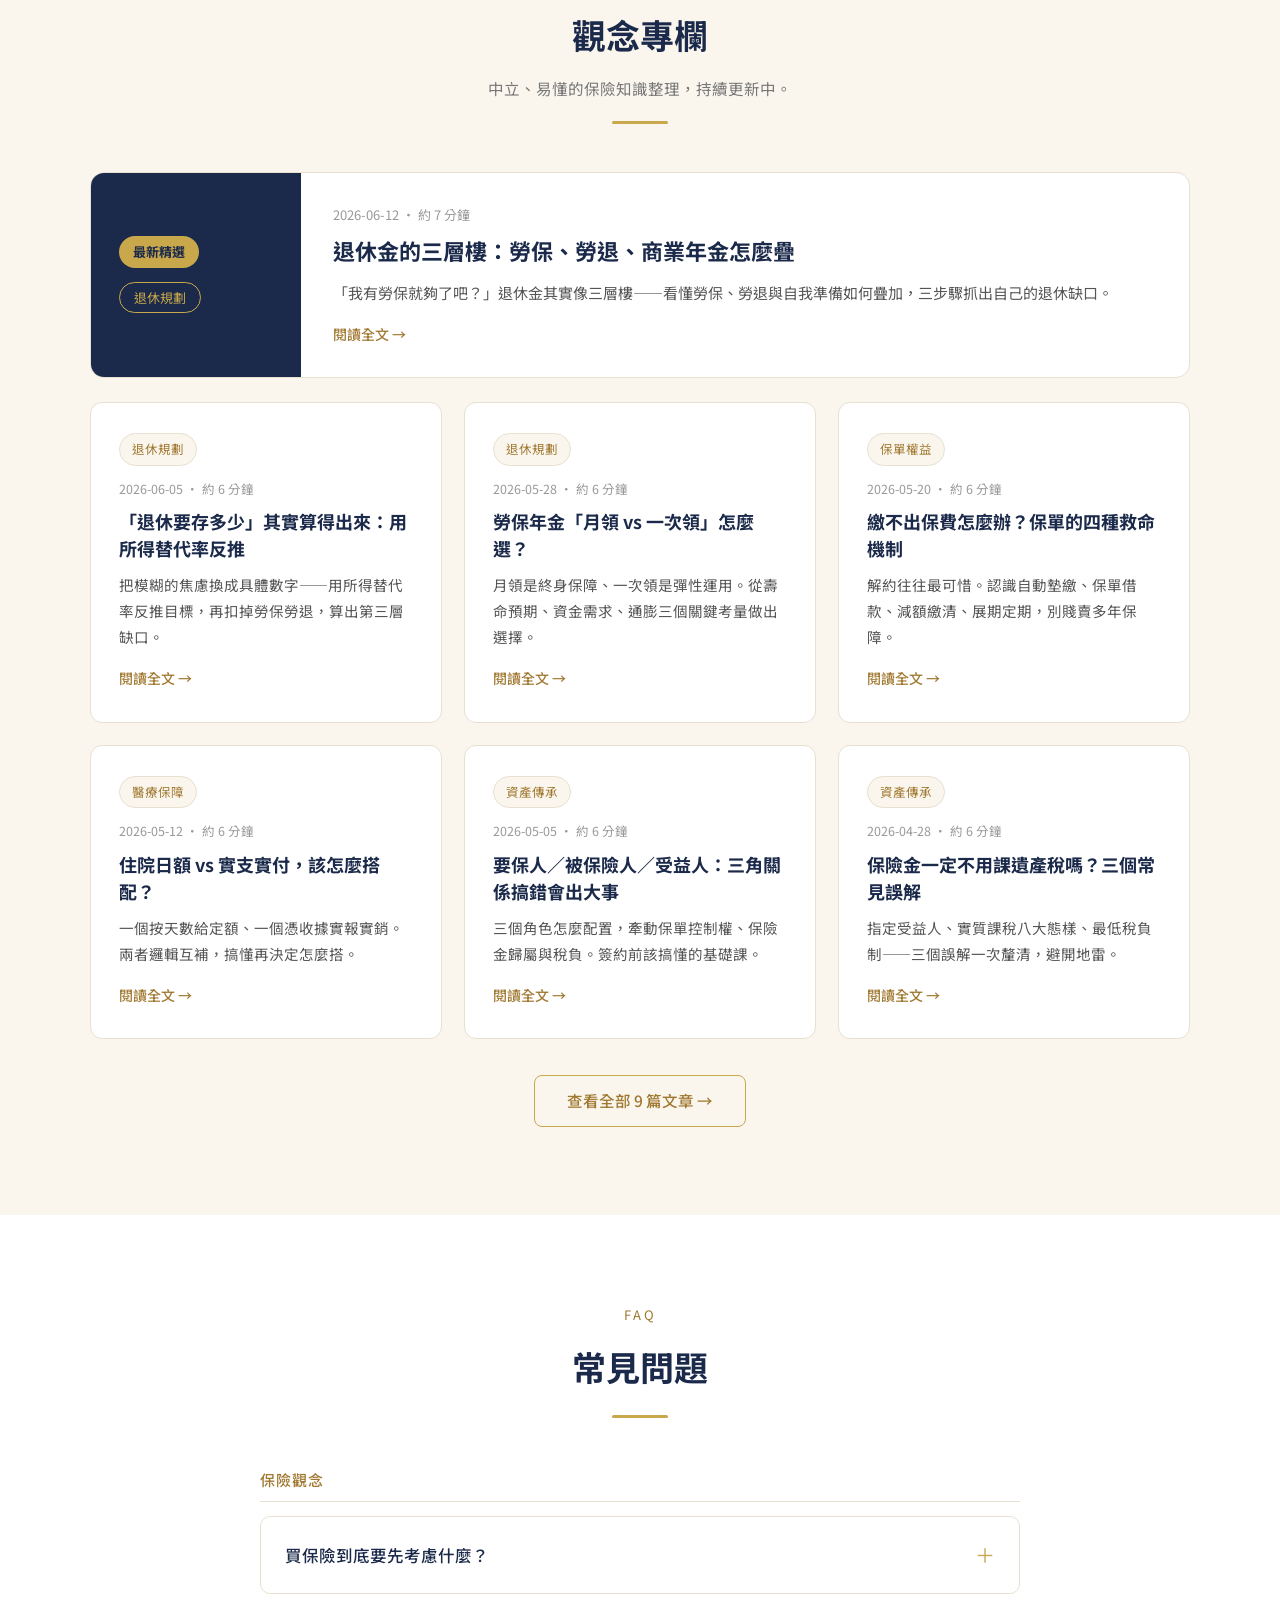
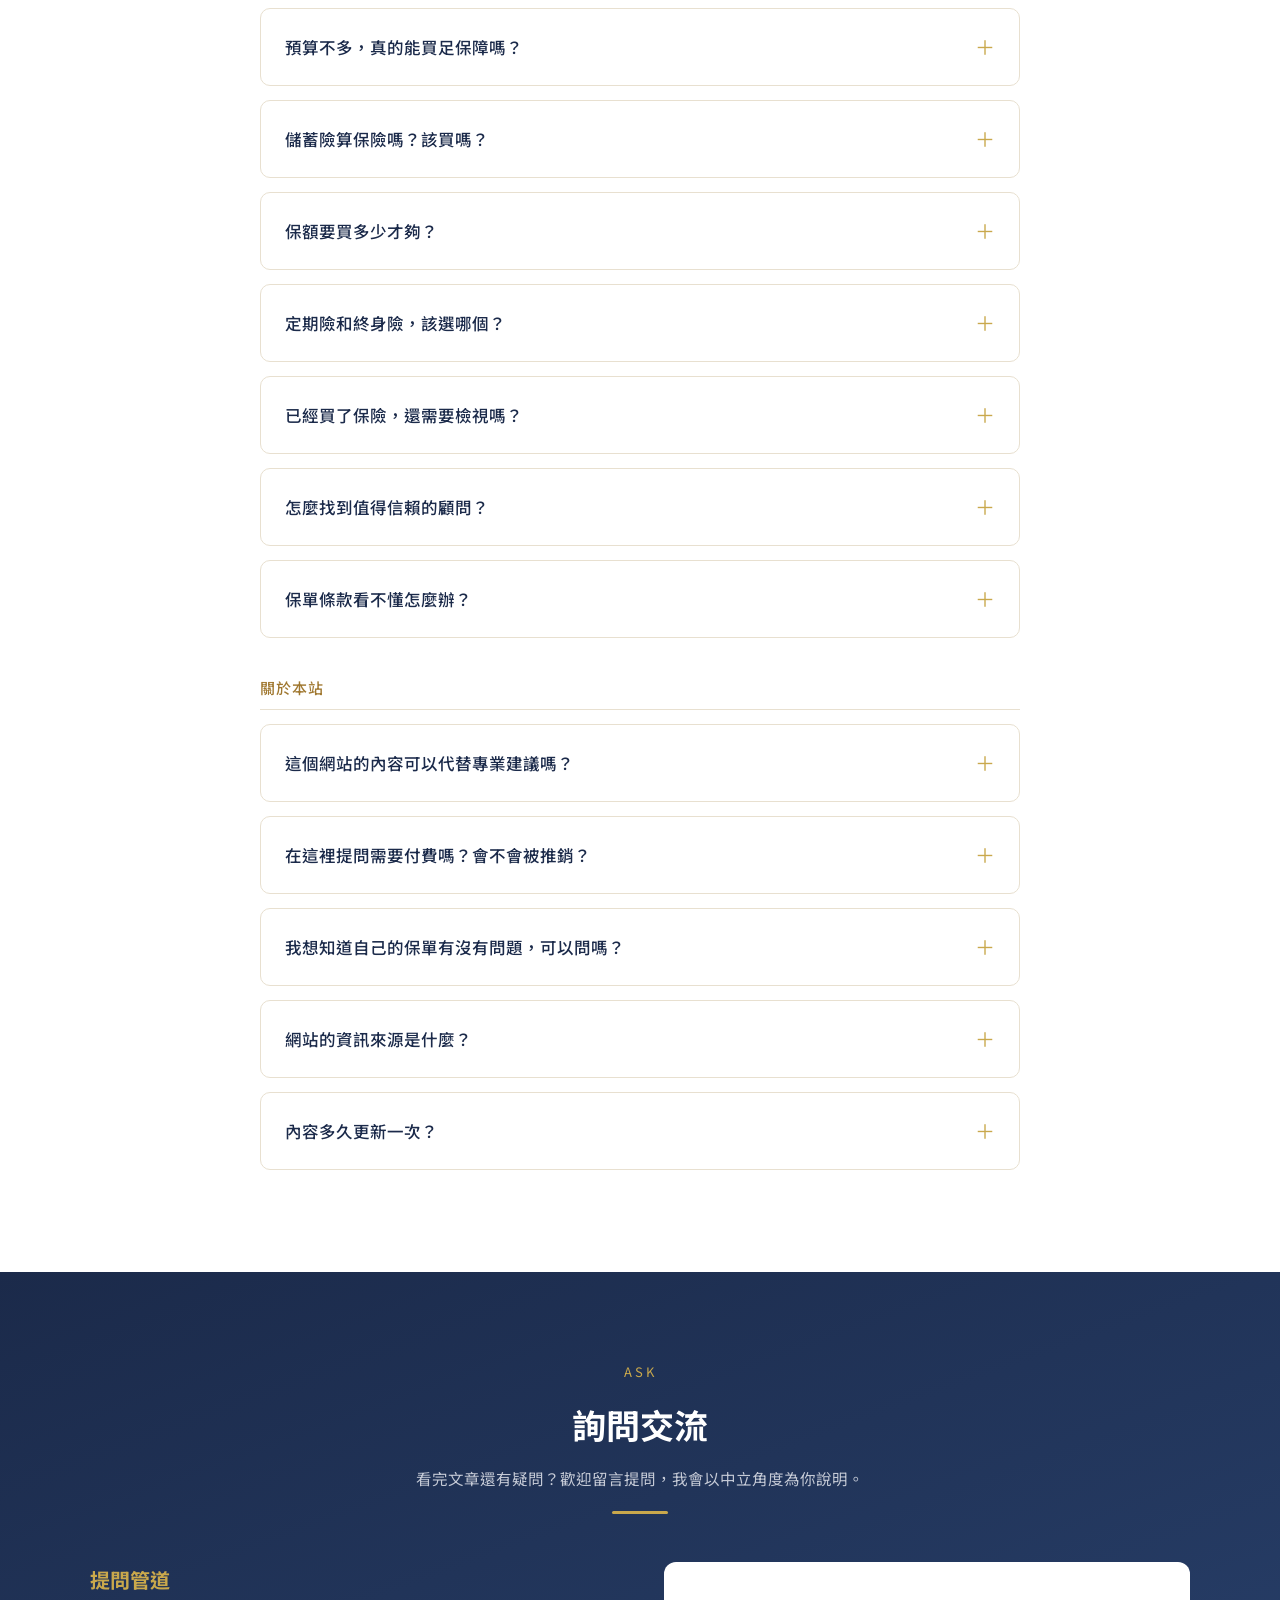
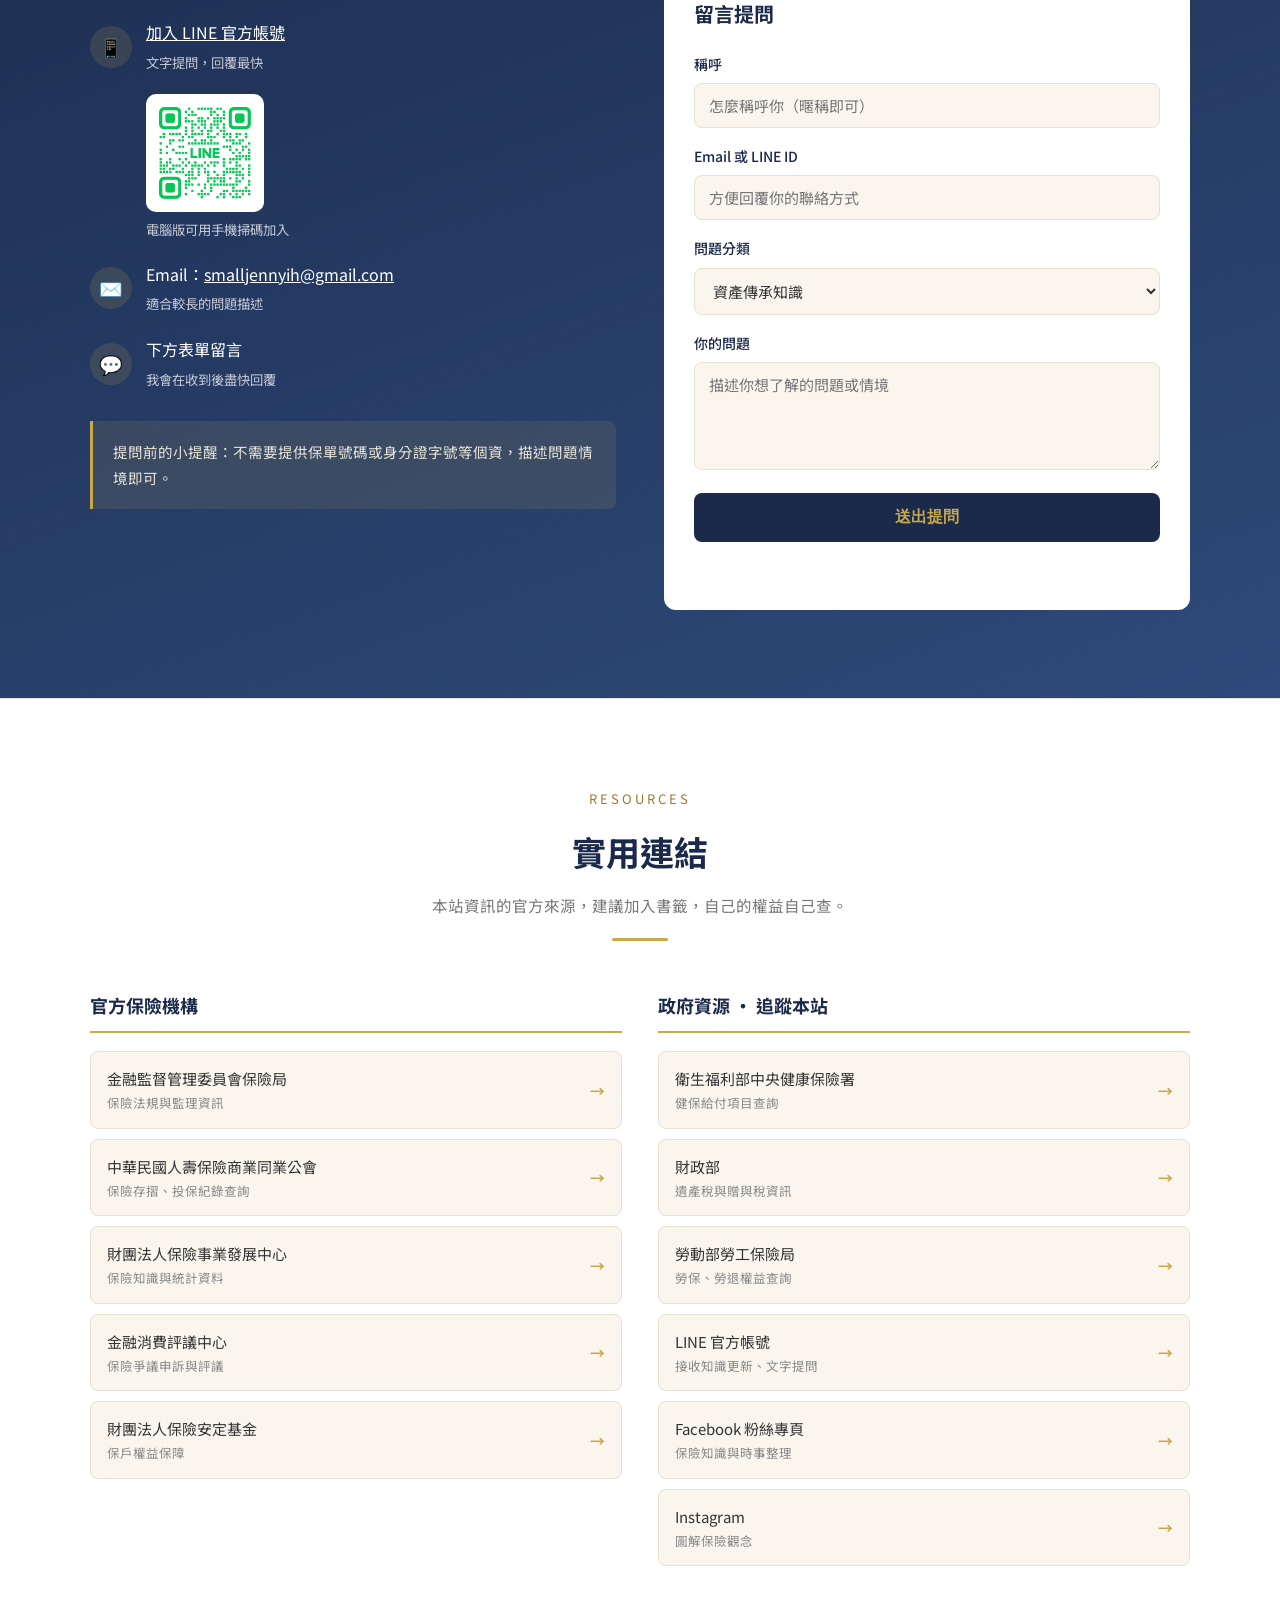
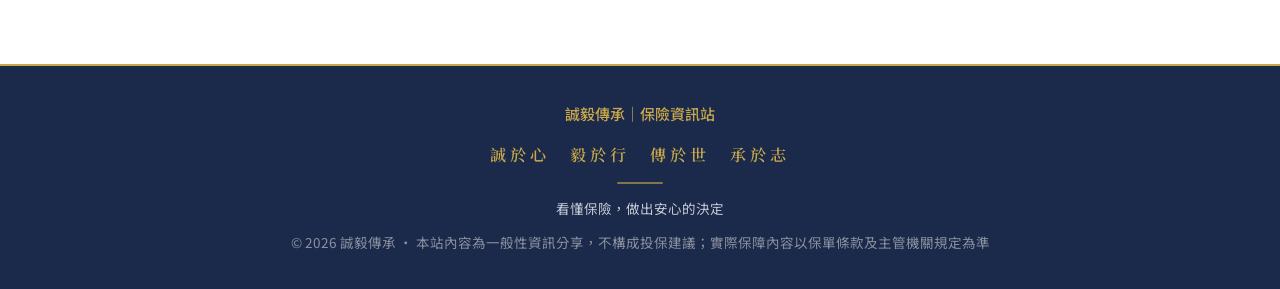
==== commit daea4aab: "匯入舊站內容：六大險種頁、人生階段配置頁、首頁保險入門區、FAQ 補充保險觀念" ====
--- a/index.html
+++ b/index.html
@@ -86,6 +86,19 @@
 .topic-card .t-list li::before{content:'';position:absolute;left:0;top:7px;width:6px;height:6px;border-radius:50%;background:var(--gold)}
 .topic-card .t-more{color:var(--gold-deep);font-size:13.5px;font-weight:500;border-top:1px solid var(--warm-gray);padding-top:14px}
 
+/* ===== 保險入門 ===== */
+.basics-section{background:#fff;border-top:1px solid var(--warm-gray)}
+.basics-grid{display:grid;grid-template-columns:1fr 1fr;gap:22px}
+.basics-card{display:flex;flex-direction:column;background:var(--cream);border:1px solid var(--warm-gray);border-radius:14px;padding:32px 30px;transition:transform .2s,border-color .2s,box-shadow .2s}
+.basics-card:hover{transform:translateY(-5px);border-color:var(--gold);box-shadow:0 10px 26px rgba(0,0,0,.1)}
+.basics-card .b-icon{width:58px;height:58px;border-radius:14px;background:var(--navy);display:flex;align-items:center;justify-content:center;margin-bottom:18px}
+.basics-card .b-icon svg{width:30px;height:30px;stroke:var(--gold);fill:none;stroke-width:1.7;stroke-linecap:round;stroke-linejoin:round}
+.basics-card h3{color:var(--navy);font-size:21px;margin-bottom:10px}
+.basics-card p{font-size:14.5px;color:#555;margin-bottom:16px;flex:1;line-height:1.8}
+.basics-card .b-tags{display:flex;flex-wrap:wrap;gap:7px;margin-bottom:16px}
+.basics-card .b-tags span{background:#fff;border:1px solid var(--warm-gray);color:var(--gold-deep);font-size:12.5px;padding:3px 11px;border-radius:14px}
+.basics-card .more{color:var(--gold-deep);font-size:14.5px;font-weight:500}
+
 /* ===== 觀念專欄 ===== */
 .article-grid{display:grid;grid-template-columns:repeat(auto-fit,minmax(280px,1fr));gap:22px}
 .article{background:#fff;border:1px solid var(--warm-gray);border-radius:12px;padding:30px 28px;display:flex;flex-direction:column;transition:border-color .2s,transform .2s}
@@ -164,6 +177,7 @@
   .about-grid{grid-template-columns:1fr}
   .about-logo{max-width:440px;margin:0 auto}
   .featured-article{grid-template-columns:1fr}
+  .basics-grid{grid-template-columns:1fr}
   .values{grid-template-columns:1fr}
   .contact-grid{grid-template-columns:1fr}
   .btn-outline{margin-left:0;margin-top:12px}
@@ -180,10 +194,10 @@
     <button class="nav-toggle" aria-label="選單" onclick="document.querySelector('.nav-links').classList.toggle('open')">☰</button>
     <div class="nav-links">
       <a href="#about">關於本站</a>
+      <a href="#basics">保險入門</a>
       <a href="#topics">知識主題</a>
       <a href="#articles">觀念專欄</a>
       <a href="#faq">常見問題</a>
-      <a href="#links">實用連結</a>
       <a href="#contact" class="nav-cta">詢問交流</a>
     </div>
   </div>
@@ -285,6 +299,31 @@
   </div>
 </section>
 
+<section class="basics-section" id="basics">
+  <div class="container">
+    <p class="section-eyebrow">BASICS</p>
+    <h2 class="section-title">保險入門</h2>
+    <p class="section-sub">第一次認識保險？從這兩個單元開始，把基礎打穩。</p>
+    <div class="gold-divider"></div>
+    <div class="basics-grid">
+      <a class="basics-card" href="articles/insurance-types.html">
+        <div class="b-icon"><svg viewBox="0 0 24 24"><path d="M12 3 5 6v5c0 4.5 3 7.5 7 9 4-1.5 7-4.5 7-9V6l-7-3Z"/><path d="m9 12 2 2 4-4"/></svg></div>
+        <h3>認識六大險種</h3>
+        <p>壽險、失能/長照、意外、醫療、癌症、重大傷病——六大保障基石一次搞懂，看懂了再談規劃。</p>
+        <div class="b-tags"><span>壽險</span><span>失能・長照</span><span>意外</span><span>醫療</span><span>癌症</span><span>重大傷病</span></div>
+        <div class="more">開始認識 →</div>
+      </a>
+      <a class="basics-card" href="articles/life-stage.html">
+        <div class="b-icon"><svg viewBox="0 0 24 24"><circle cx="12" cy="12" r="9"/><path d="m15.5 8.5-2 5-5 2 2-5 5-2Z"/></svg></div>
+        <h3>不同人生階段怎麼配置</h3>
+        <p>兒童、青壯家庭支柱、熟齡退休——各階段的保障優先順序與配置心法，找出適合自己的搭配。</p>
+        <div class="b-tags"><span>兒童・學齡</span><span>青壯・家庭支柱</span><span>熟齡・退休</span></div>
+        <div class="more">看配置觀念 →</div>
+      </a>
+    </div>
+  </div>
+</section>
+
 <section id="articles">
   <div class="container">
     <p class="section-eyebrow">ARTICLES</p>
@@ -362,6 +401,41 @@
     <h2 class="section-title">常見問題</h2>
     <div class="gold-divider"></div>
     <div class="faq-wrap">
+      <p style="color:var(--gold-deep);font-weight:500;font-size:15px;letter-spacing:1px;margin:0 0 14px;padding-bottom:8px;border-bottom:1px solid var(--warm-gray)">保險觀念</p>
+      <details>
+        <summary>買保險到底要先考慮什麼？</summary>
+        <div class="answer">先想清楚「最怕發生什麼事」。保險的本質是轉嫁你扛不起的風險，所以順序通常是：先補保障型（壽險、醫療、意外），把家庭最大的財務破口堵住，行有餘力再談儲蓄與資產配置。預算有限時，優先顧好「萬一發生就會拖垮家庭」的風險。</div>
+      </details>
+      <details>
+        <summary>預算不多，真的能買足保障嗎？</summary>
+        <div class="answer">可以。預算有限時，善用定期型與實支實付，用較低保費換到較高保障額度，先把保障撐起來。等收入提升，再逐步加上終身型保障或儲蓄規劃。重點是「先有保障，再談累積」，別因為想存錢就犧牲了基本防護。</div>
+      </details>
+      <details>
+        <summary>儲蓄險算保險嗎？該買嗎？</summary>
+        <div class="answer">儲蓄險的「保障成分」通常較低，主要功能是強迫儲蓄與資產配置。它不是不能買，而是要擺對順序——建議先把醫療、意外、壽險等基本保障補齊，再用閒置資金規劃儲蓄型保單，避免保障還沒顧好就把預算全鎖進儲蓄。</div>
+      </details>
+      <details>
+        <summary>保額要買多少才夠？</summary>
+        <div class="answer">沒有絕對數字，但有方向。壽險常被引用的參考是「雙十原則」：保費約占年收入 10%、壽險額度約年收入 10 倍，並把房貸等負債一併納入。醫療則看你希望被照顧的品質，實支實付的額度與雜費上限是關鍵。最準的方式，還是做一次完整的需求分析。</div>
+      </details>
+      <details>
+        <summary>定期險和終身險，該選哪個？</summary>
+        <div class="answer">定期險保費低、能用小錢買到高保障，適合責任重、預算有限的階段，缺點是保障有期限；終身險保障終身、兼具資產價值，但保費較高。實務上常「定期打底、終身補強」混搭，而非二選一。</div>
+      </details>
+      <details>
+        <summary>已經買了保險，還需要檢視嗎？</summary>
+        <div class="answer">非常需要。人生階段一變（結婚、生子、買房、換工作），保障需求就跟著變。建議每隔幾年做一次保單健診，檢查是否有保障缺口、重複投保，或舊保單跟不上現代醫療的情況，確保每一塊錢都花在刀口上。</div>
+      </details>
+      <details>
+        <summary>怎麼找到值得信賴的顧問？</summary>
+        <div class="answer">好的顧問會「先問需求、再談商品」，願意把保單條款、理賠條件講清楚，而不是急著成交。觀察對方是否站在你的立場分析、是否提供售後與理賠協助，以及能不能用白話讓你聽懂。一份好的規劃，是長期關係的開始，不是一次性的買賣。</div>
+      </details>
+      <details>
+        <summary>保單條款看不懂怎麼辦？</summary>
+        <div class="answer">這很正常，條款本來就不好讀。重點先抓三件事：保什麼、賠多少、什麼情況不賠（除外責任）。不懂就請對方逐條說明，並請對方舉實際理賠情境給你聽。投保前充分理解，遠比事後才發現認知落差來得重要。</div>
+      </details>
+
+      <p style="color:var(--gold-deep);font-weight:500;font-size:15px;letter-spacing:1px;margin:36px 0 14px;padding-bottom:8px;border-bottom:1px solid var(--warm-gray)">關於本站</p>
       <details>
         <summary>這個網站的內容可以代替專業建議嗎？</summary>
         <div class="answer">不行。本站內容為一般性資訊與觀念說明，每個人的情況不同，實際規劃前建議諮詢專業人士，保障內容一律以保單條款與官方規定為準。</div>
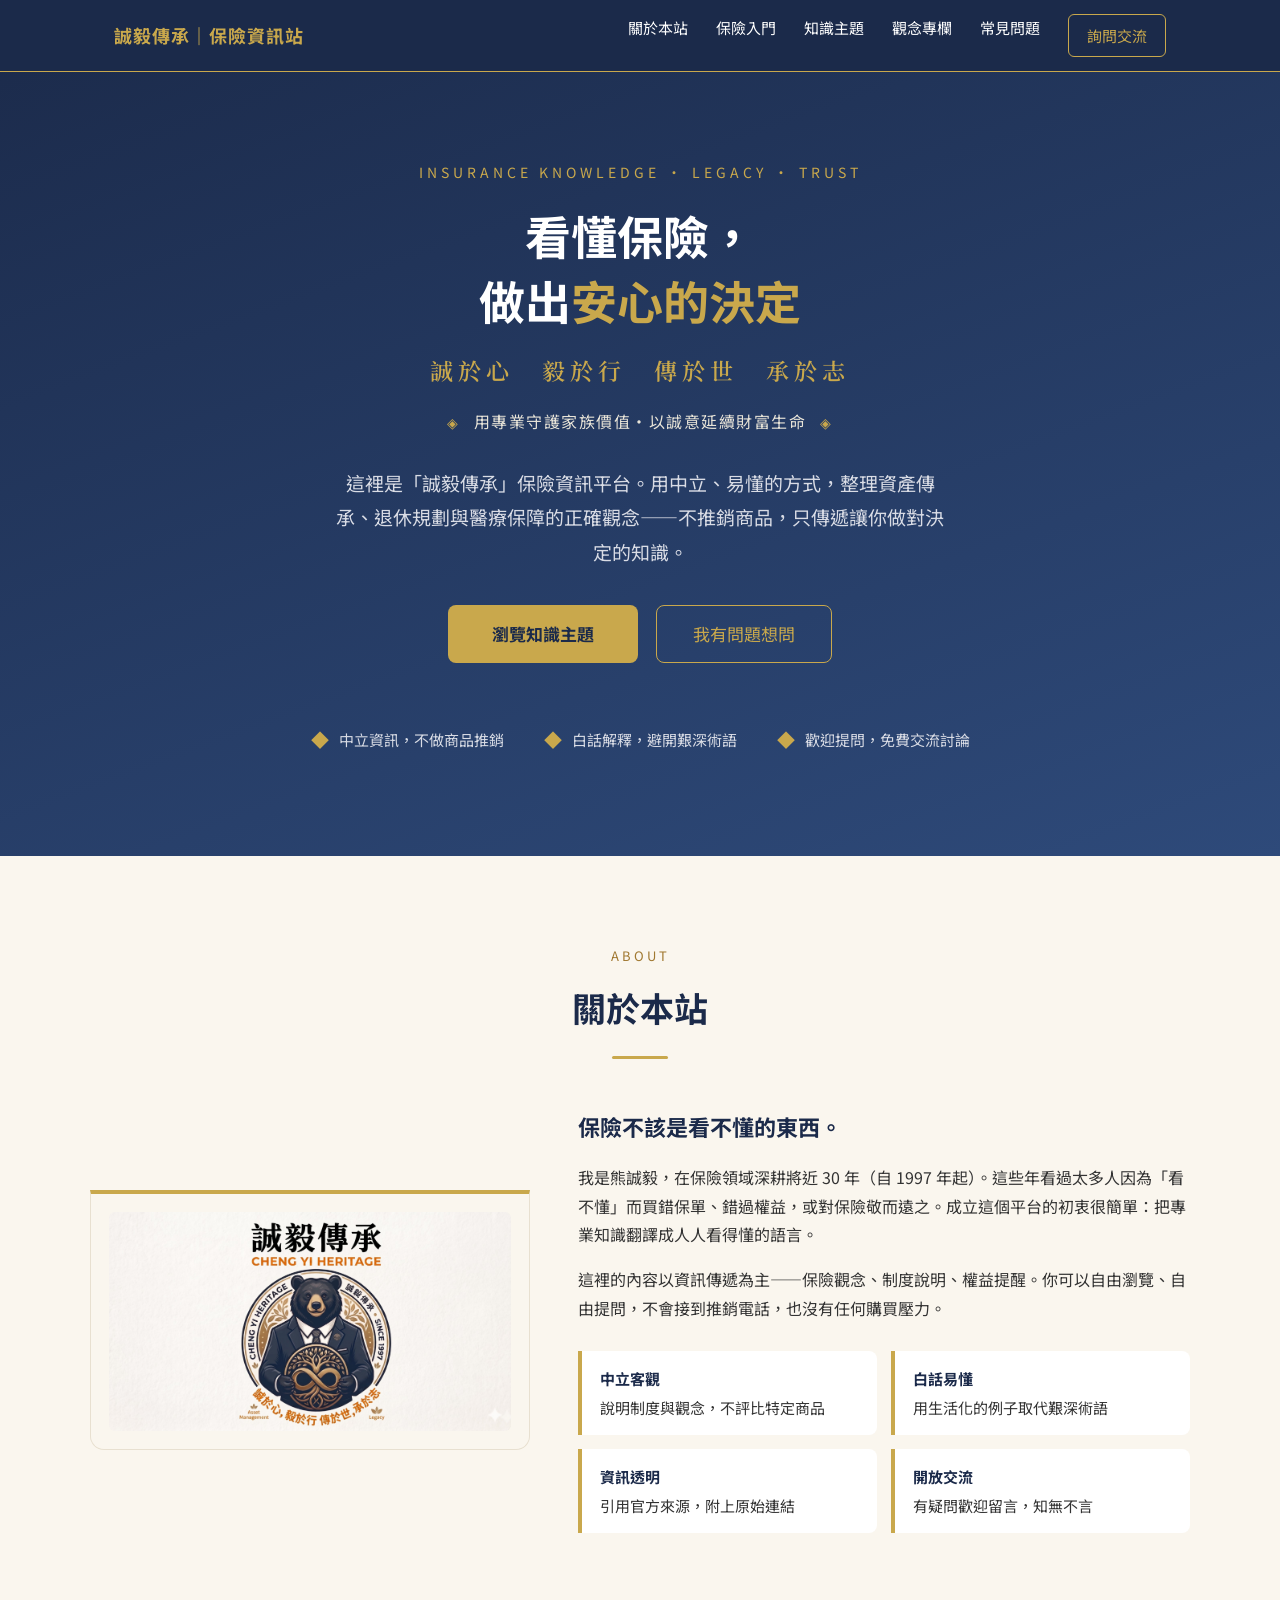
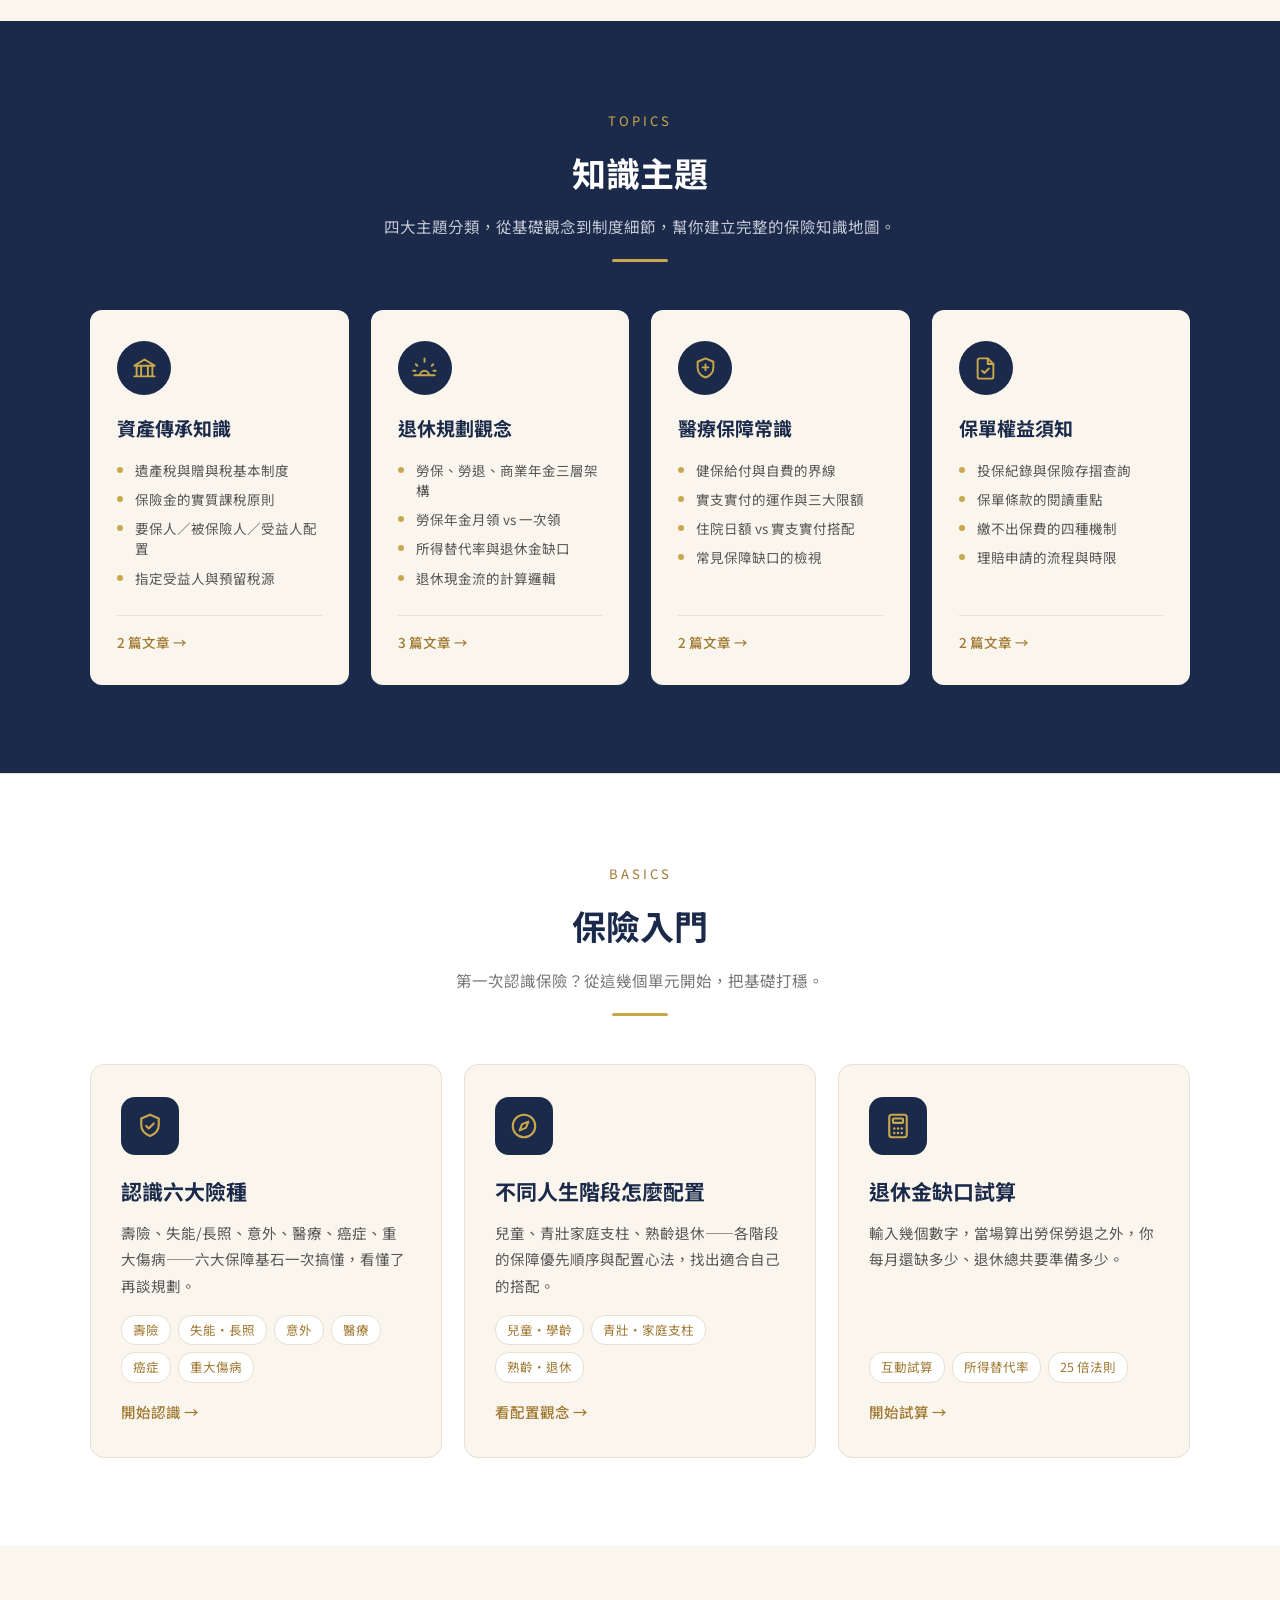
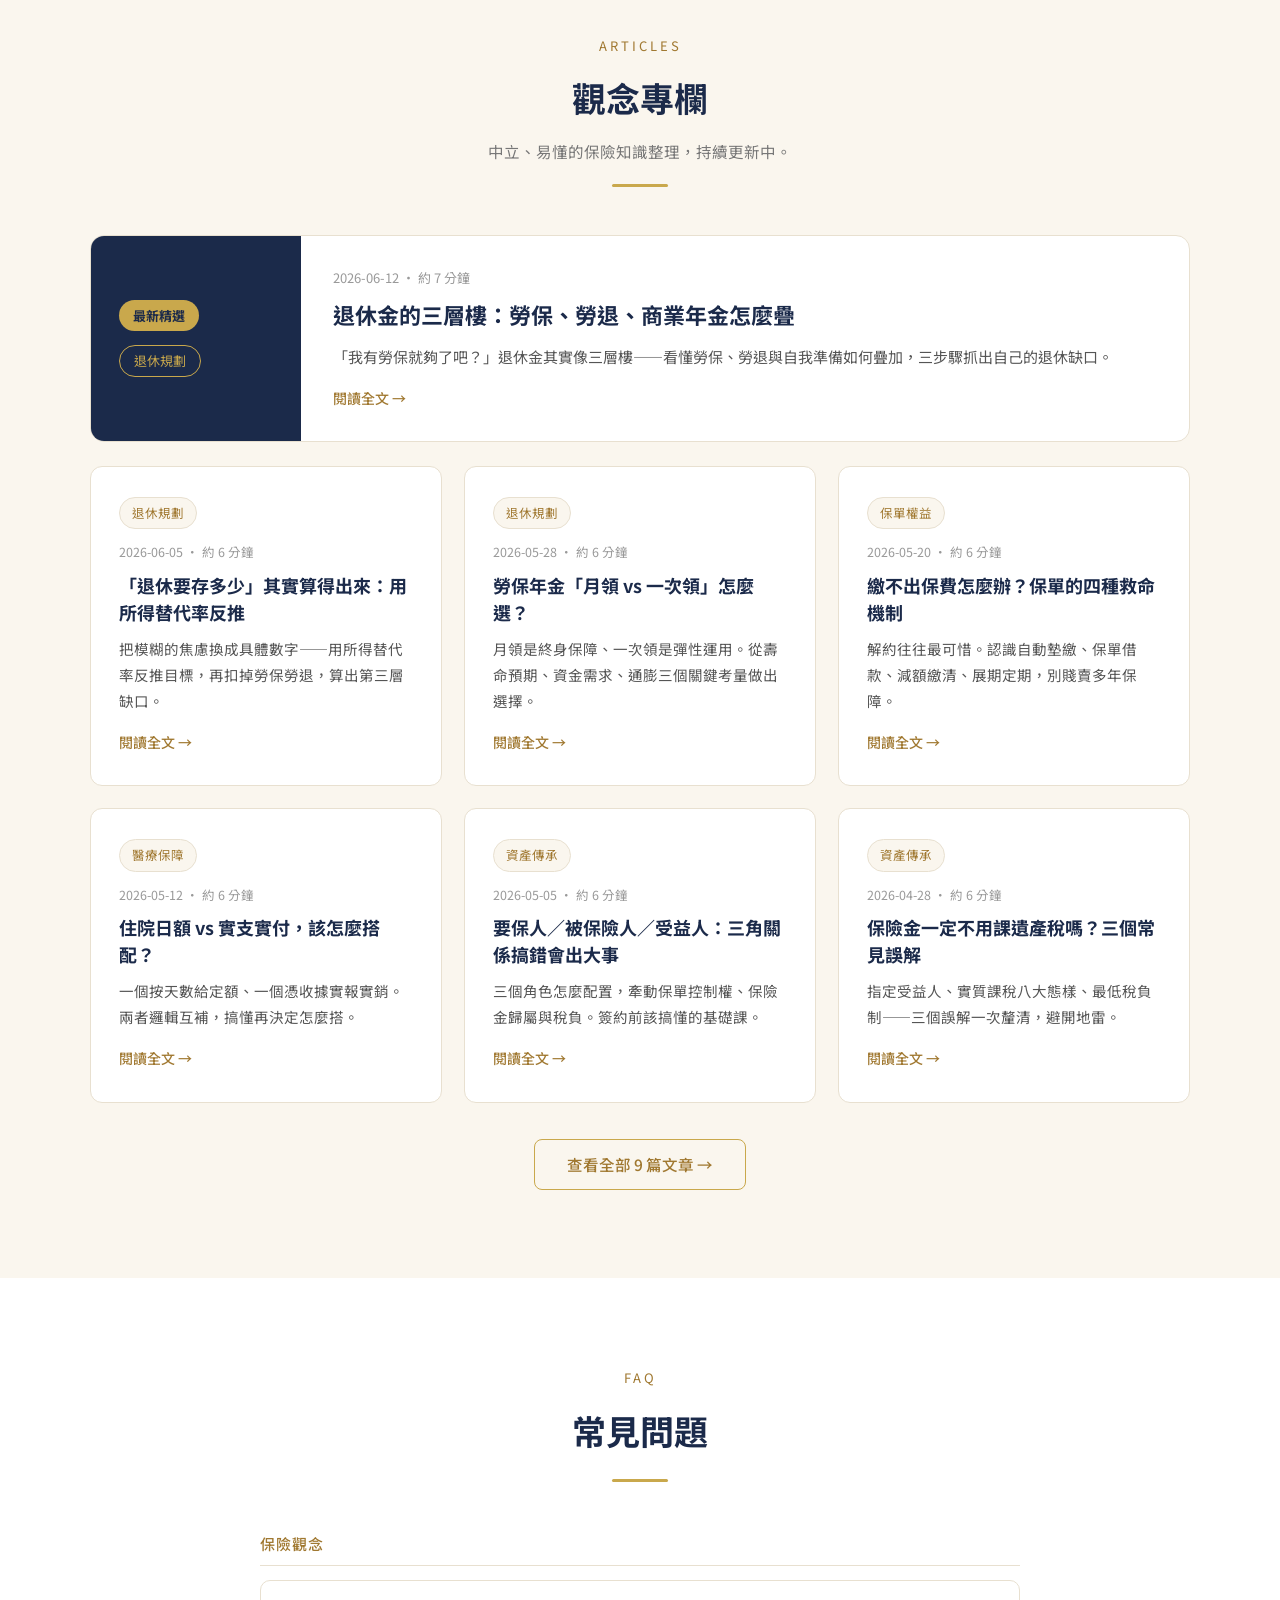
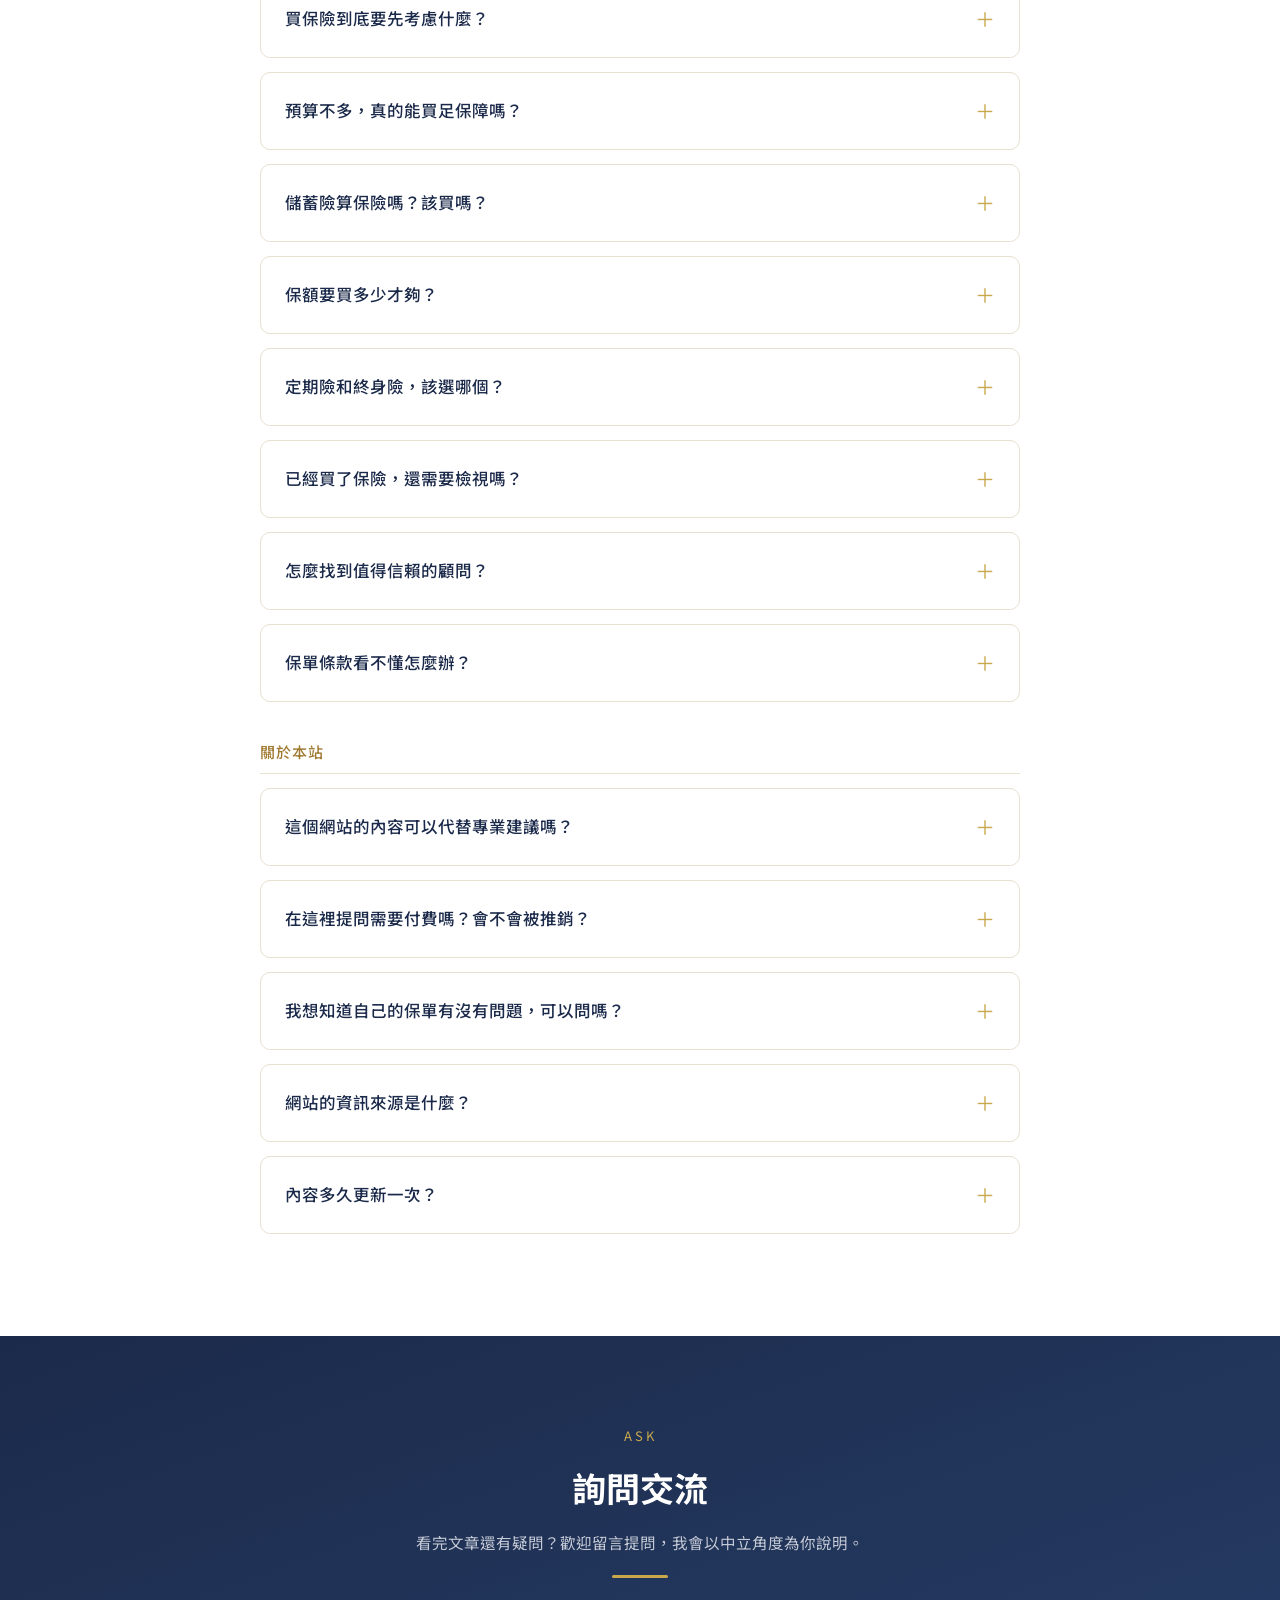
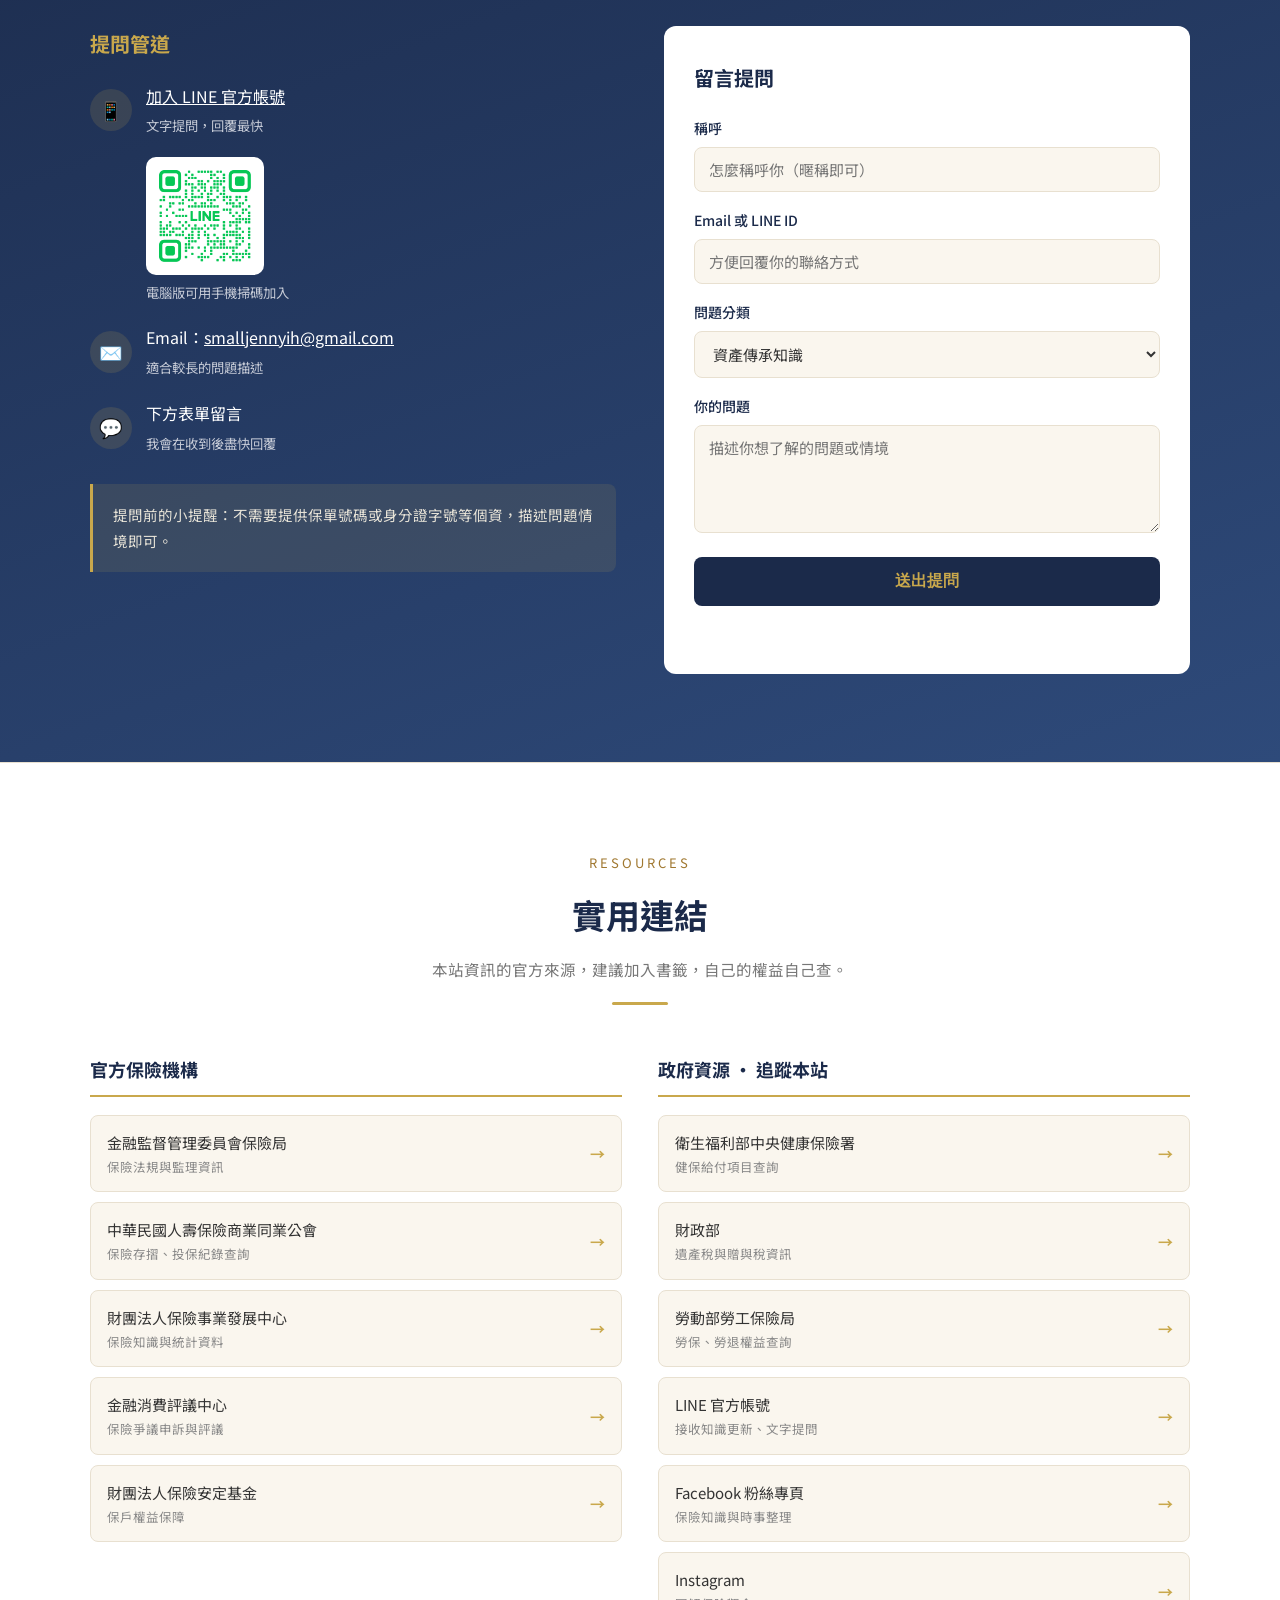
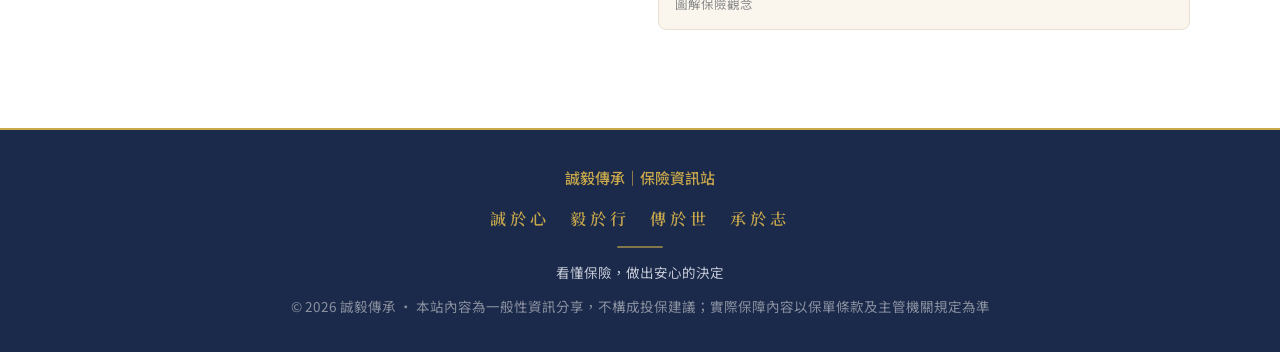
==== commit 7a51baf4: "加值：分享預覽(OG)、退休金缺口試算工具、首頁入門加試算卡" ====
--- a/index.html
+++ b/index.html
@@ -5,6 +5,19 @@
 <meta name="viewport" content="width=device-width, initial-scale=1.0">
 <title>誠毅傳承 — 保險知識資訊平台</title>
 <meta name="description" content="誠毅傳承保險資訊平台，提供資產傳承、退休規劃、醫療保障等中立易懂的保險知識。看懂保險，做出安心的決定。">
+<meta property="og:type" content="website">
+<meta property="og:site_name" content="誠毅傳承｜保險資訊站">
+<meta property="og:title" content="誠毅傳承｜保險資訊站 — 看懂保險，做出安心的決定">
+<meta property="og:description" content="中立、易懂的保險知識平台：保險入門、資產傳承、退休規劃、醫療保障與保單權益。不推銷商品，只傳遞讓你做對決定的知識。">
+<meta property="og:url" content="https://jennyih0227-stack.github.io/">
+<meta property="og:image" content="https://jennyih0227-stack.github.io/assets/og-image.png">
+<meta property="og:image:width" content="1200">
+<meta property="og:image:height" content="630">
+<meta property="og:locale" content="zh_TW">
+<meta name="twitter:card" content="summary_large_image">
+<meta name="twitter:title" content="誠毅傳承｜保險資訊站 — 看懂保險，做出安心的決定">
+<meta name="twitter:description" content="中立、易懂的保險知識平台：保險入門、資產傳承、退休規劃、醫療保障與保單權益。">
+<meta name="twitter:image" content="https://jennyih0227-stack.github.io/assets/og-image.png">
 <link rel="icon" type="image/png" href="assets/favicon.png">
 <link rel="preconnect" href="https://fonts.googleapis.com">
 <link href="https://fonts.googleapis.com/css2?family=Noto+Sans+TC:wght@400;500;700&family=Noto+Serif+TC:wght@600&family=Playfair+Display:wght@600&display=swap" rel="stylesheet">
@@ -88,7 +101,7 @@
 
 /* ===== 保險入門 ===== */
 .basics-section{background:#fff;border-top:1px solid var(--warm-gray)}
-.basics-grid{display:grid;grid-template-columns:1fr 1fr;gap:22px}
+.basics-grid{display:grid;grid-template-columns:repeat(auto-fit,minmax(260px,1fr));gap:22px}
 .basics-card{display:flex;flex-direction:column;background:var(--cream);border:1px solid var(--warm-gray);border-radius:14px;padding:32px 30px;transition:transform .2s,border-color .2s,box-shadow .2s}
 .basics-card:hover{transform:translateY(-5px);border-color:var(--gold);box-shadow:0 10px 26px rgba(0,0,0,.1)}
 .basics-card .b-icon{width:58px;height:58px;border-radius:14px;background:var(--navy);display:flex;align-items:center;justify-content:center;margin-bottom:18px}
@@ -303,7 +316,7 @@
   <div class="container">
     <p class="section-eyebrow">BASICS</p>
     <h2 class="section-title">保險入門</h2>
-    <p class="section-sub">第一次認識保險？從這兩個單元開始，把基礎打穩。</p>
+    <p class="section-sub">第一次認識保險？從這幾個單元開始，把基礎打穩。</p>
     <div class="gold-divider"></div>
     <div class="basics-grid">
       <a class="basics-card" href="articles/insurance-types.html">
@@ -319,6 +332,13 @@
         <p>兒童、青壯家庭支柱、熟齡退休——各階段的保障優先順序與配置心法，找出適合自己的搭配。</p>
         <div class="b-tags"><span>兒童・學齡</span><span>青壯・家庭支柱</span><span>熟齡・退休</span></div>
         <div class="more">看配置觀念 →</div>
+      </a>
+      <a class="basics-card" href="articles/retirement-calculator.html">
+        <div class="b-icon"><svg viewBox="0 0 24 24"><rect x="5" y="3" width="14" height="18" rx="2"/><rect x="8" y="6" width="8" height="3.5" rx="0.6"/><circle cx="9" cy="14" r="1" fill="#C9A84C" stroke="none"/><circle cx="12" cy="14" r="1" fill="#C9A84C" stroke="none"/><circle cx="15" cy="14" r="1" fill="#C9A84C" stroke="none"/><circle cx="9" cy="17.5" r="1" fill="#C9A84C" stroke="none"/><circle cx="12" cy="17.5" r="1" fill="#C9A84C" stroke="none"/><circle cx="15" cy="17.5" r="1" fill="#C9A84C" stroke="none"/></svg></div>
+        <h3>退休金缺口試算</h3>
+        <p>輸入幾個數字，當場算出勞保勞退之外，你每月還缺多少、退休總共要準備多少。</p>
+        <div class="b-tags"><span>互動試算</span><span>所得替代率</span><span>25 倍法則</span></div>
+        <div class="more">開始試算 →</div>
       </a>
     </div>
   </div>
